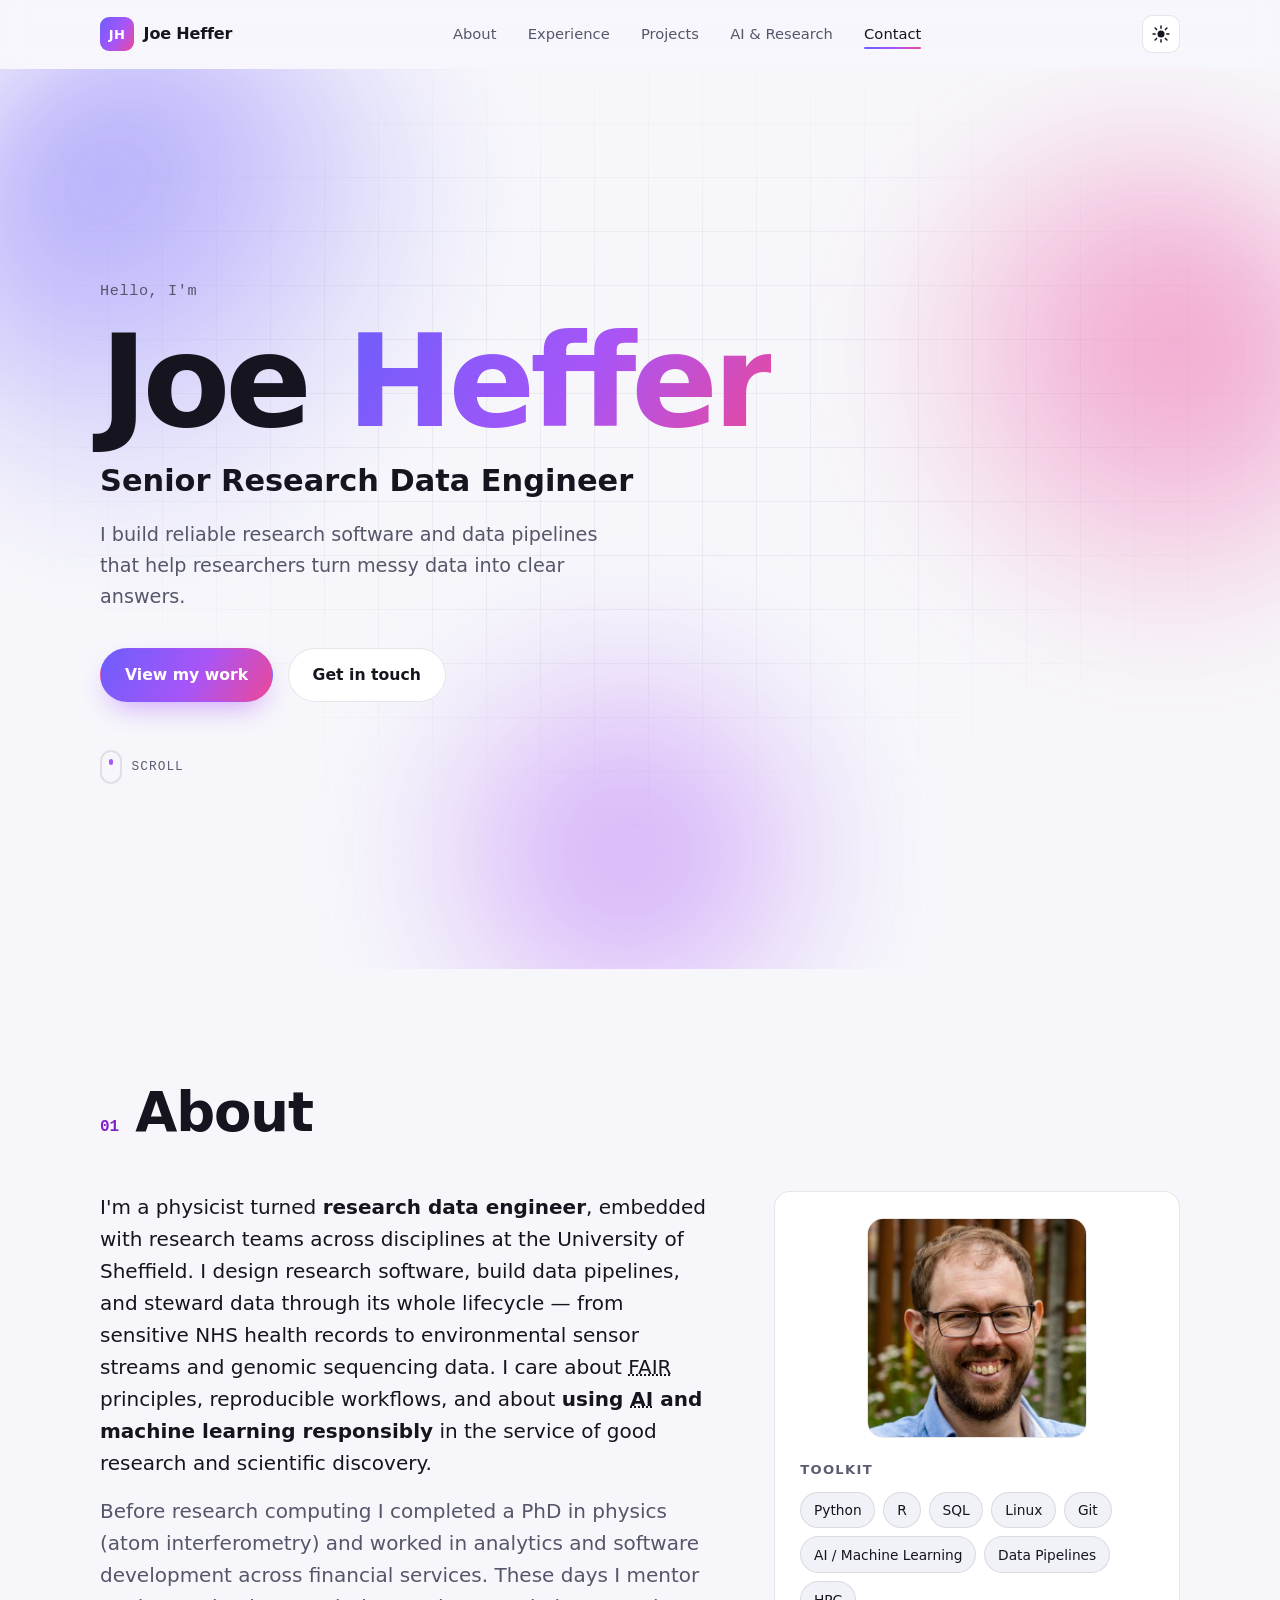
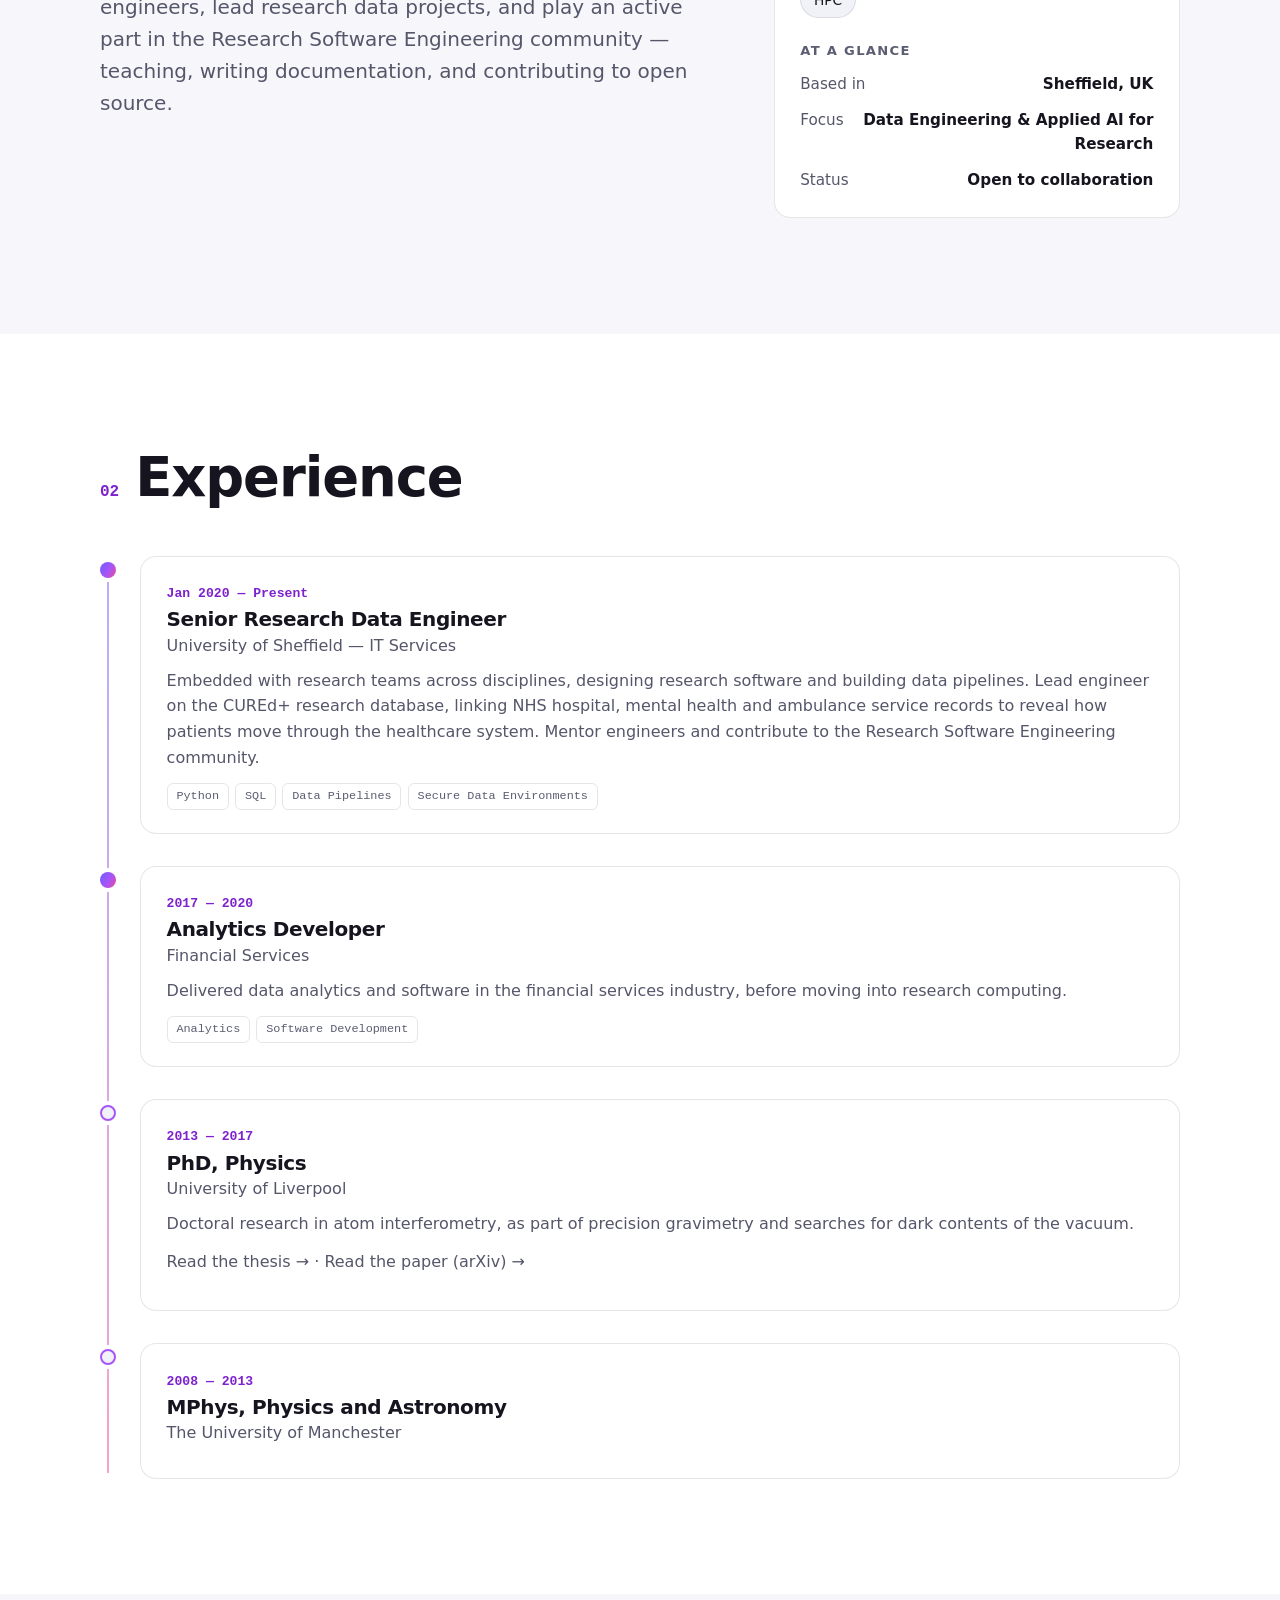
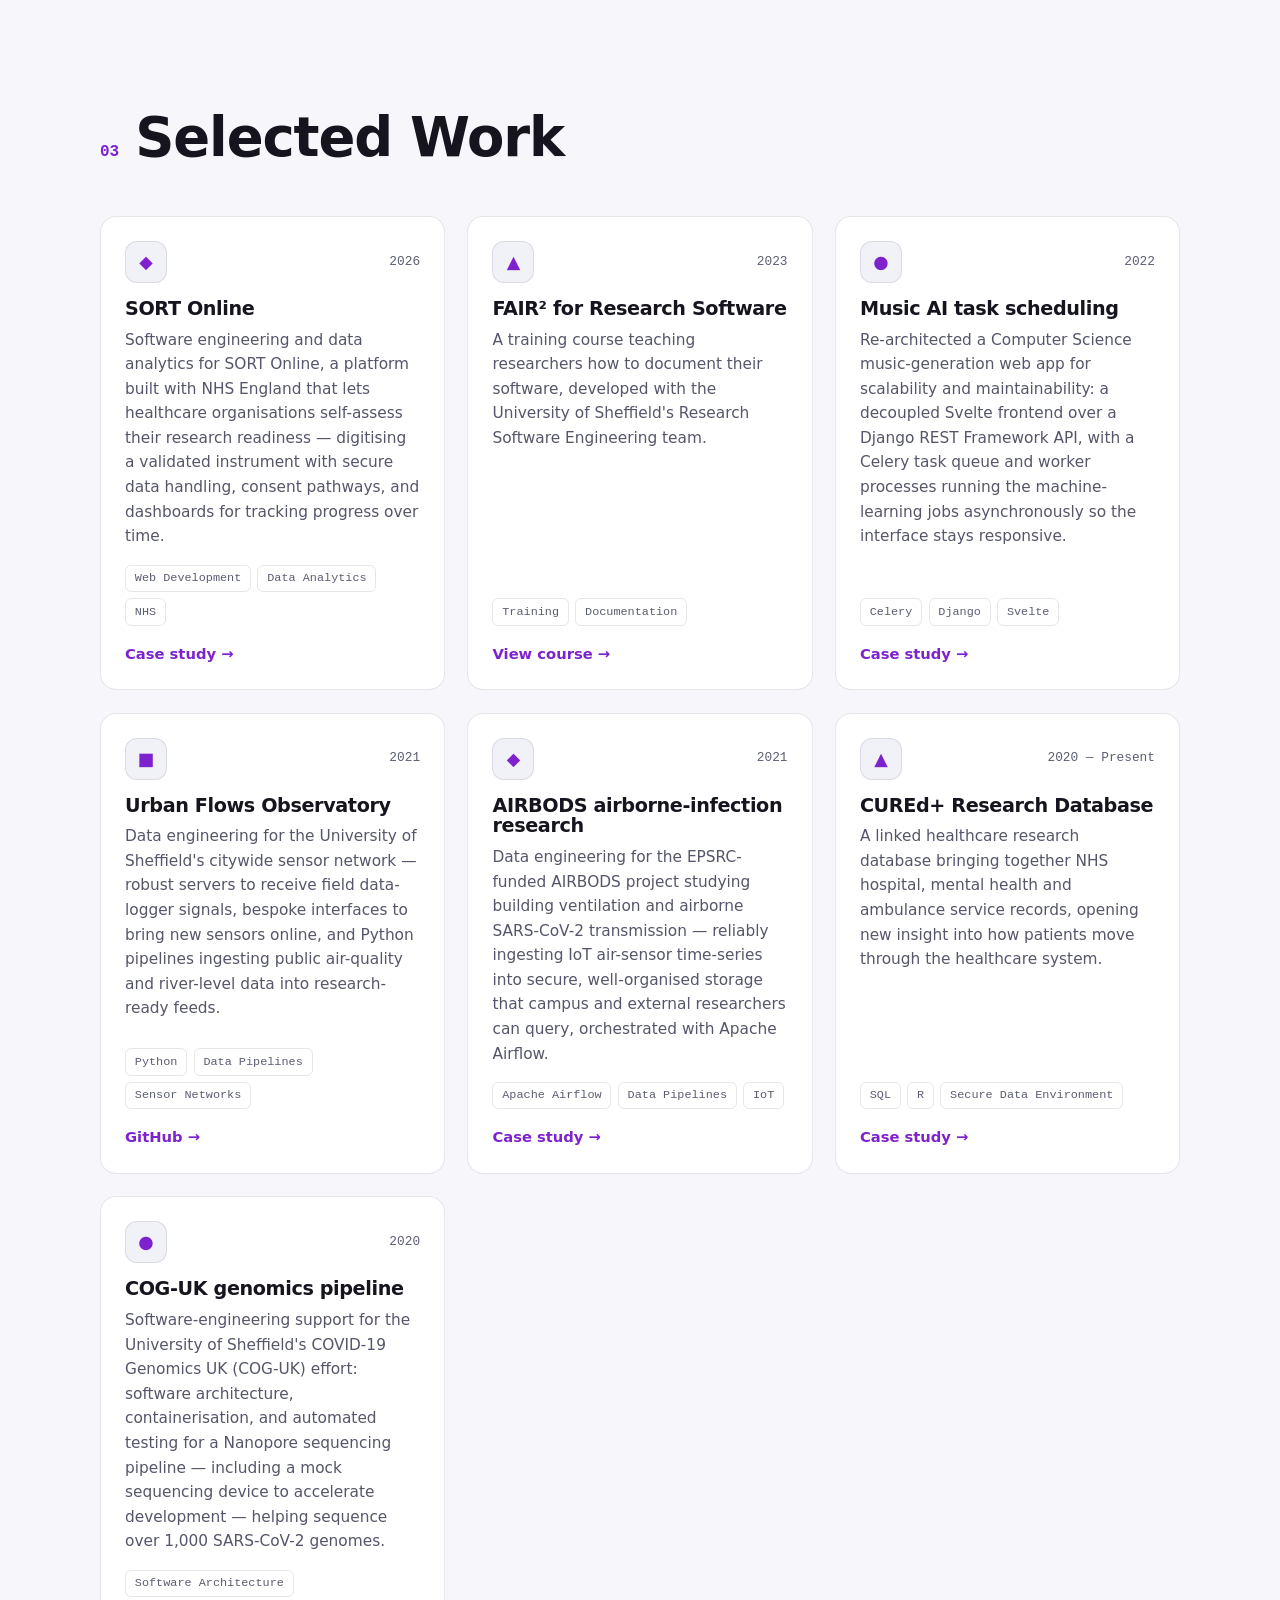
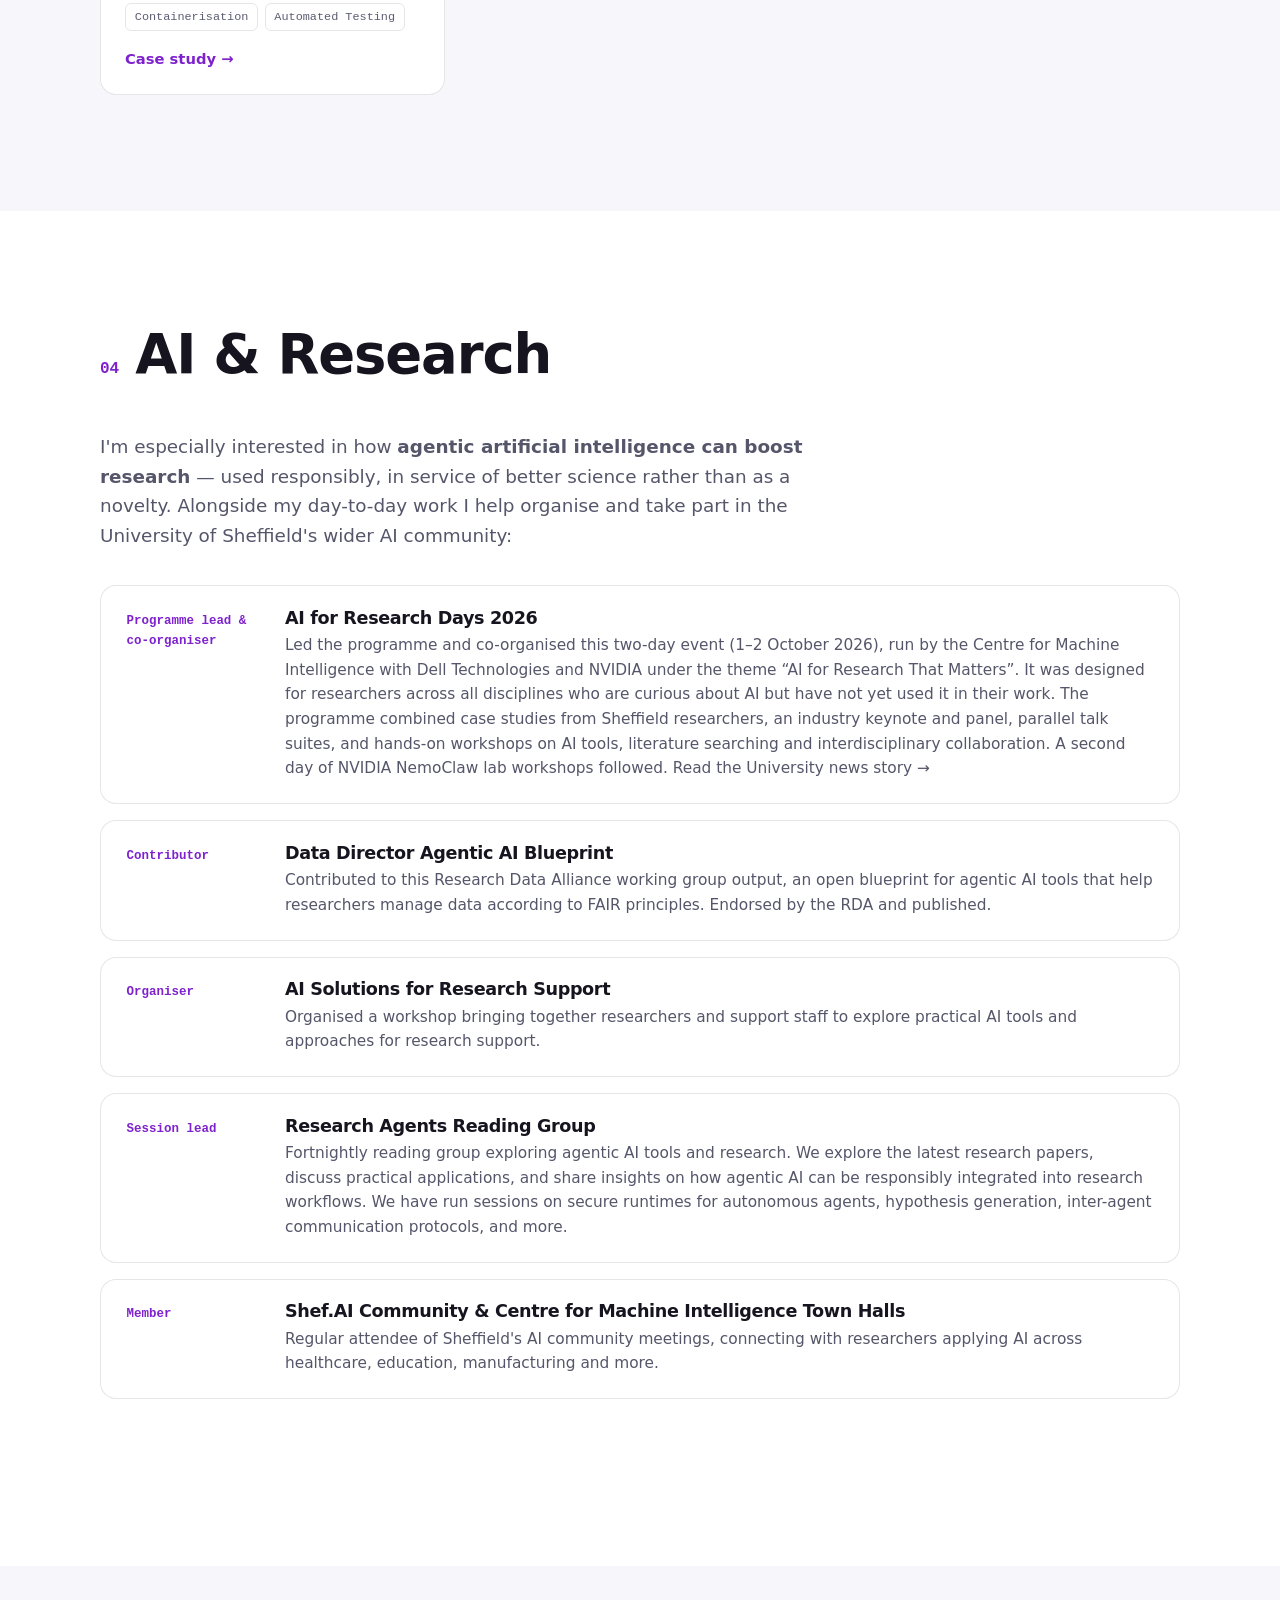
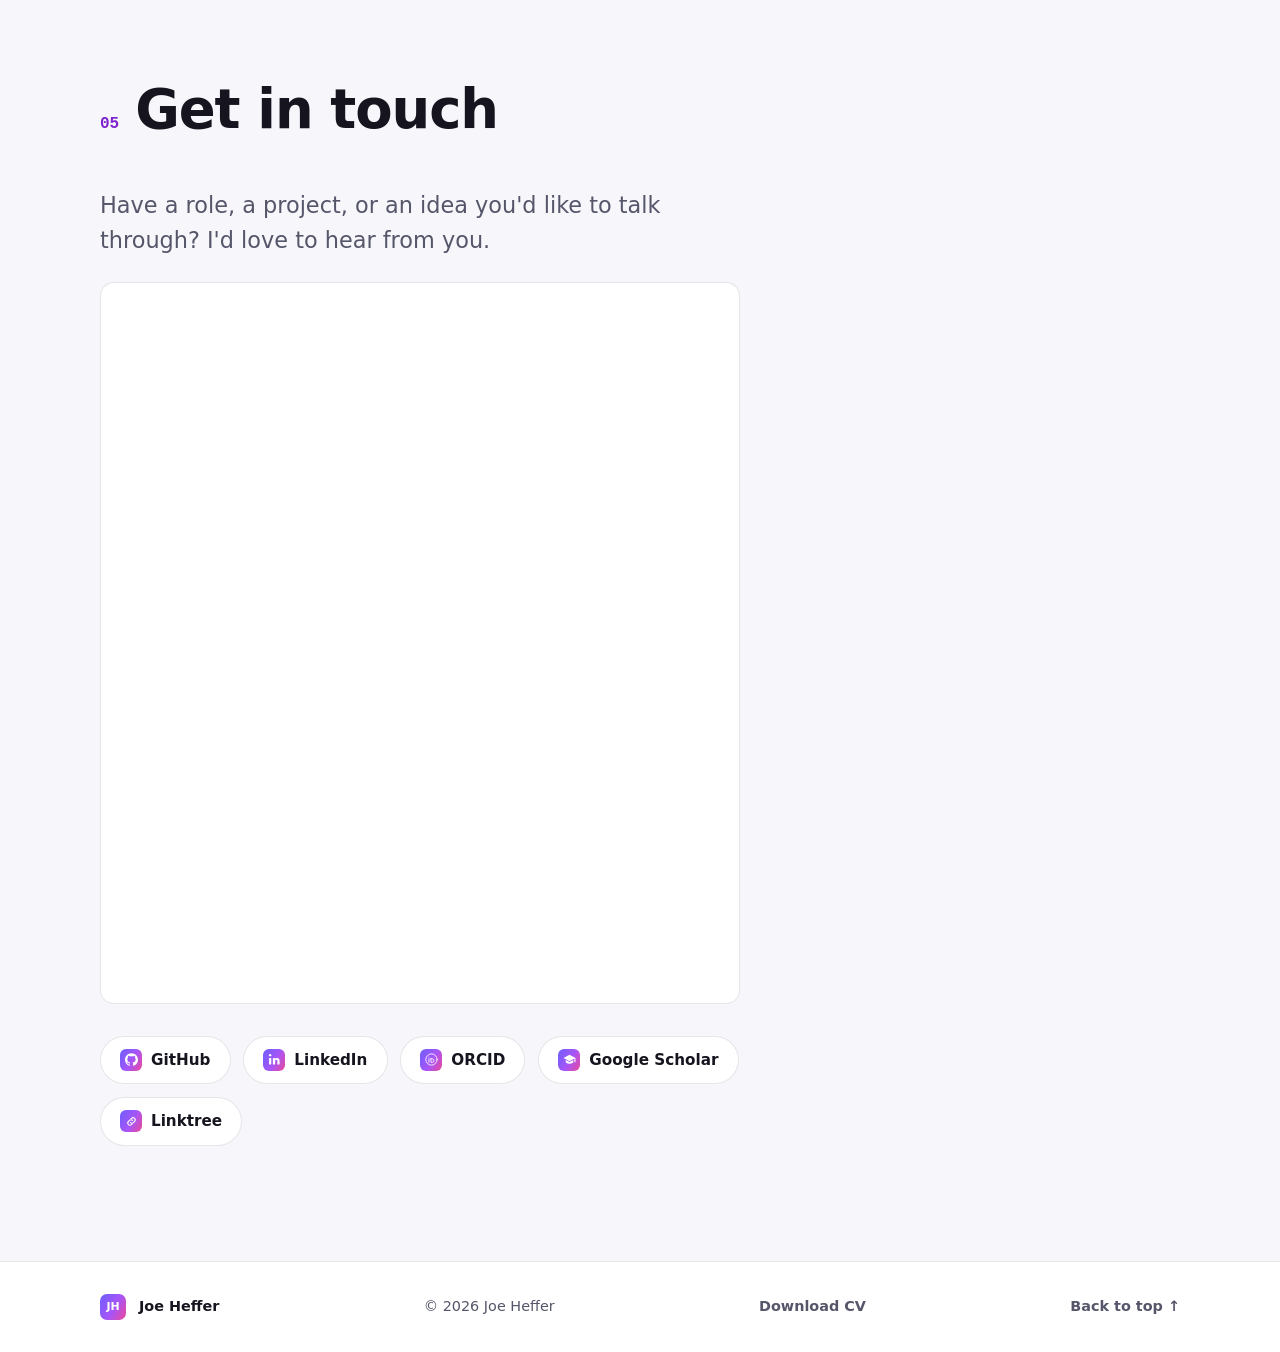
==== index.html @ 70cd95f9 "Add PhD thesis and paper links to education timeline Co-Authored-By: Claude Sonnet 5.5 <noreply@anth" ====
<!doctype html>
<html lang="en">
<head>
  <meta charset="utf-8" />
  <meta name="viewport" content="width=device-width, initial-scale=1" />
  <title>Joe Heffer — Senior Research Data Engineer | Sheffield CV</title>
  <meta name="description" content="Joe Heffer, Senior Research Data Engineer at the University of Sheffield, builds reproducible research software and data pipelines for health, environmental and genomic science." />
  <link rel="canonical" href="https://heffer.info/" />

  <!-- Open Graph / social preview -->
  <meta property="og:type" content="website" />
  <meta property="og:site_name" content="Joe Heffer | heffer.info" />
  <meta property="og:title" content="Joe Heffer — Senior Research Data Engineer" />
  <meta property="og:description" content="Senior Research Data Engineer at the University of Sheffield. Research software, data pipelines, and projects." />
  <meta property="og:url" content="https://heffer.info/" />
  <meta property="og:image" content="https://heffer.info/assets/images/og-image.png" />
  <meta property="og:image:width" content="1200" />
  <meta property="og:image:height" content="630" />
  <meta property="og:image:alt" content="Joe Heffer, Senior Research Data Engineer — View my CV & portfolio" />

  <meta name="twitter:card" content="summary_large_image" />
  <meta name="twitter:title" content="Joe Heffer — Senior Research Data Engineer" />
  <meta name="twitter:description" content="Senior Research Data Engineer at the University of Sheffield. Research software, data pipelines, and projects." />
  <meta name="twitter:image" content="https://heffer.info/assets/images/og-image.png" />
  <meta name="theme-color" content="#0b0b12" />

  <link rel="icon" href="assets/favicon.svg" type="image/svg+xml" />
  <link rel="apple-touch-icon" sizes="180x180" href="assets/apple-touch-icon.png" />
  <link rel="manifest" href="assets/site.webmanifest" />
  <link rel="stylesheet" href="assets/css/styles.css" />

  <!-- Set theme before first paint to avoid a flash of the wrong theme. -->
  <script>
    (function () {
      try {
        var t = localStorage.getItem('theme');
        if (!t) t = window.matchMedia('(prefers-color-scheme: light)').matches ? 'light' : 'dark';
        document.documentElement.setAttribute('data-theme', t);
      } catch (e) {
        document.documentElement.setAttribute('data-theme', 'dark');
      }
    })();
  </script>

  <script type="application/ld+json">
  {
    "@context": "https://schema.org",
    "@type": "Person",
    "@id": "https://heffer.info/#person",
    "name": "Joe Heffer",
    "url": "https://heffer.info/",
    "image": "https://heffer.info/assets/images/joe.jpeg",
    "jobTitle": "Senior Research Data Engineer",
    "description": "Physicist turned research data engineer, embedded with research teams at the University of Sheffield. Designs research software and data pipelines across health, environmental and genomic data, with a focus on FAIR principles, reproducible workflows, and the responsible use of AI/ML in research.",
    "worksFor": {
      "@type": "Organization",
      "name": "University of Sheffield",
      "url": "https://sheffield.ac.uk/"
    },
    "alumniOf": [
      {
        "@type": "CollegeOrUniversity",
        "name": "University of Liverpool"
      },
      {
        "@type": "CollegeOrUniversity",
        "name": "The University of Manchester"
      }
    ],
    "knowsAbout": [
      "Python", "R", "SQL", "Linux", "Git",
      "Artificial Intelligence", "Machine Learning",
      "Data Pipelines", "High Performance Computing",
      "FAIR Data Principles", "Research Software Engineering"
    ],
    "address": {
      "@type": "PostalAddress",
      "addressLocality": "Sheffield",
      "addressCountry": "GB"
    },
    "sameAs": [
      "https://github.com/Joe-Heffer-Shef",
      "https://www.linkedin.com/in/joe-heffer-50323743/",
      "https://orcid.org/0000-0001-8733-1117",
      "https://scholar.google.com/citations?user=4pj7w_0AAAAJ",
      "https://linktr.ee/joeheffer"
    ]
  }
  </script>
</head>
<body>
  <a class="skip-link" href="#main">Skip to content</a>

  <!-- ============================================================
       NAVIGATION
       ============================================================ -->
  <header class="nav" id="nav">
    <div class="nav__inner">
      <a class="nav__brand" href="#top" aria-label="Joe Heffer — home">
        <span class="nav__monogram" aria-hidden="true">JH</span>
        <span class="nav__name">Joe Heffer</span>
      </a>

      <nav class="nav__links" aria-label="Primary">
        <a href="#about">About</a>
        <a href="#experience">Experience</a>
        <a href="#projects">Projects</a>
        <a href="#ai">AI &amp; Research</a>
        <a href="#contact">Contact</a>
      </nav>

      <div class="nav__actions">
        <button class="theme-toggle" id="themeToggle" type="button"
                aria-label="Toggle color theme" title="Toggle theme">
          <svg class="theme-toggle__sun" viewBox="0 0 24 24" aria-hidden="true" width="20" height="20">
            <circle cx="12" cy="12" r="4.2" fill="currentColor"/>
            <g stroke="currentColor" stroke-width="1.8" stroke-linecap="round">
              <line x1="12" y1="2.5" x2="12" y2="5"/>
              <line x1="12" y1="19" x2="12" y2="21.5"/>
              <line x1="2.5" y1="12" x2="5" y2="12"/>
              <line x1="19" y1="12" x2="21.5" y2="12"/>
              <line x1="4.9" y1="4.9" x2="6.7" y2="6.7"/>
              <line x1="17.3" y1="17.3" x2="19.1" y2="19.1"/>
              <line x1="4.9" y1="19.1" x2="6.7" y2="17.3"/>
              <line x1="17.3" y1="6.7" x2="19.1" y2="4.9"/>
            </g>
          </svg>
          <svg class="theme-toggle__moon" viewBox="0 0 24 24" aria-hidden="true" width="20" height="20">
            <path d="M20 14.5A8 8 0 0 1 9.5 4a0.5 0.5 0 0 0-.7-.6A9 9 0 1 0 20.6 15.2a0.5 0.5 0 0 0-.6-.7z" fill="currentColor"/>
          </svg>
        </button>

        <button class="nav__toggle" id="navToggle" type="button"
                aria-label="Toggle menu" aria-expanded="false" aria-controls="nav">
          <span></span><span></span><span></span>
        </button>
      </div>
    </div>
  </header>

  <main id="main">
    <span id="top"></span>

    <!-- ============================================================
         HERO
         ============================================================ -->
    <section class="hero" aria-labelledby="hero-title">
      <div class="hero__bg" aria-hidden="true">
        <span class="hero__orb hero__orb--1"></span>
        <span class="hero__orb hero__orb--2"></span>
        <span class="hero__orb hero__orb--3"></span>
        <span class="hero__grid"></span>
      </div>

      <div class="hero__content container">
        <p class="hero__eyebrow reveal">Hello, I'm</p>
        <h1 class="hero__title reveal" id="hero-title">
          Joe <span class="grad">Heffer</span>
        </h1>
        <p class="hero__role reveal">Senior Research Data Engineer</p>
        <p class="hero__tagline reveal">
          I build reliable research software and data pipelines that help researchers turn messy data into clear answers.
        </p>

        <div class="hero__cta reveal">
          <a class="btn btn--primary" href="#projects">View my work</a>
          <a class="btn btn--ghost" href="#contact">Get in touch</a>
        </div>

        <div class="hero__scroll reveal" aria-hidden="true">
          <span class="hero__scroll-dot"></span>
          <span class="hero__scroll-label">Scroll</span>
        </div>
      </div>
    </section>

    <!-- ============================================================
         ABOUT
         ============================================================ -->
    <section class="section" id="about" aria-labelledby="about-title">
      <div class="container">
        <div class="section__head reveal">
          <span class="section__index">01</span>
          <h2 class="section__title" id="about-title">About</h2>
        </div>

        <div class="about">
          <div class="about__lead reveal">
            <p>
              I'm a physicist turned <strong>research data engineer</strong>, embedded with research teams
              across disciplines at the <a href="https://sheffield.ac.uk/">University of Sheffield</a>.
              I design research software, build data pipelines, and steward data through its whole lifecycle &mdash; from sensitive
              NHS health records to environmental sensor streams and genomic sequencing data.
              I care about <abbr title="Findable, Accessible, Interoperable, Reusable">FAIR</abbr> principles, reproducible workflows, and about <strong>using <abbr title="Artificial Intelligence">AI</abbr> and machine learning
              responsibly</strong> in the service of good research and scientific discovery.
            </p>
            <p>
              Before research computing I completed a PhD in physics (atom
              interferometry) and worked in analytics and software development across
              financial services. These days I mentor engineers, lead research data projects,
              and play an active part in the Research Software Engineering community &mdash;
              teaching, writing documentation, and contributing to open source.
            </p>
          </div>

          <aside class="about__aside reveal" aria-label="Skills and quick facts">
            <img class="about__portrait"
                 src="assets/images/joe.jpeg"
                 width="460" height="460"
                 loading="lazy" decoding="async"
                 alt="Joe Heffer" />

            <h3 class="about__aside-title">Toolkit</h3>
            <ul class="chips">
              <li class="chip">Python</li>
              <li class="chip">R</li>
              <li class="chip">SQL</li>
              <li class="chip">Linux</li>
              <li class="chip">Git</li>
              <li class="chip">AI / Machine Learning</li>
              <li class="chip">Data Pipelines</li>
              <li class="chip">HPC</li>
            </ul>

            <h3 class="about__aside-title">At a glance</h3>
            <ul class="facts">
              <li><span>Based in</span><strong>Sheffield, UK</strong></li>
              <li><span>Focus</span><strong>Data Engineering &amp; Applied AI for Research</strong></li>
              <li><span>Status</span><strong>Open to collaboration</strong></li>
            </ul>
          </aside>
        </div>
      </div>
    </section>

    <!-- ============================================================
         EXPERIENCE (timeline)
         ============================================================ -->
    <section class="section section--alt" id="experience" aria-labelledby="exp-title">
      <div class="container">
        <div class="section__head reveal">
          <span class="section__index">02</span>
          <h2 class="section__title" id="exp-title">Experience</h2>
        </div>

        <ol class="timeline">
          <li class="timeline__item reveal">
            <div class="timeline__marker" aria-hidden="true"></div>
            <div class="timeline__card">
              <div class="timeline__meta">
                <span class="timeline__date">Jan 2020 — Present</span>
              </div>
              <h3 class="timeline__role">Senior Research Data Engineer</h3>
              <p class="timeline__org">University of Sheffield — IT Services</p>
              <p class="timeline__desc">
                Embedded with research teams across disciplines, designing research
                software and building data pipelines. Lead engineer on the CUREd+ research
                database, linking NHS hospital, mental health and ambulance service records to
                reveal how patients move through the healthcare system. Mentor
                engineers and contribute to the Research Software Engineering community.
              </p>
              <ul class="timeline__tags">
                <li>Python</li><li>SQL</li><li>Data Pipelines</li><li>Secure Data Environments</li>
              </ul>
            </div>
          </li>

          <li class="timeline__item reveal">
            <div class="timeline__marker" aria-hidden="true"></div>
            <div class="timeline__card">
              <div class="timeline__meta">
                <span class="timeline__date">2017 — 2020</span>
              </div>
              <h3 class="timeline__role">Analytics Developer</h3>
              <p class="timeline__org">Financial Services</p>
              <p class="timeline__desc">
                Delivered data analytics and software in the financial services industry,
                before moving into research computing.
              </p>
              <ul class="timeline__tags">
                <li>Analytics</li><li>Software Development</li>
              </ul>
            </div>
          </li>

          <li class="timeline__item reveal">
            <div class="timeline__marker timeline__marker--edu" aria-hidden="true"></div>
            <div class="timeline__card">
              <div class="timeline__meta">
                <span class="timeline__date">2013 — 2017</span>
              </div>
              <h3 class="timeline__role">PhD, Physics</h3>
              <p class="timeline__org">University of Liverpool</p>
              <p class="timeline__desc">Doctoral research in atom interferometry, as part of precision gravimetry and searches for dark contents of the vacuum.</p>
              <p class="timeline__desc">
                <a href="https://doi.org/10.17638/03014202" target="_blank" rel="noopener noreferrer">Read the thesis<span aria-hidden="true"> →</span></a>
                ·
                <a href="https://doi.org/10.48550/arXiv.1705.09376" target="_blank" rel="noopener noreferrer">Read the paper (arXiv)<span aria-hidden="true"> →</span></a>
              </p>
            </div>
          </li>

          <li class="timeline__item reveal">
            <div class="timeline__marker timeline__marker--edu" aria-hidden="true"></div>
            <div class="timeline__card">
              <div class="timeline__meta">
                <span class="timeline__date">2008 — 2013</span>
              </div>
              <h3 class="timeline__role">MPhys, Physics and Astronomy</h3>
              <p class="timeline__org">The University of Manchester</p>
            </div>
          </li>
        </ol>
      </div>
    </section>

    <!-- ============================================================
         PROJECTS (card grid)
         ============================================================ -->
    <section class="section" id="projects" aria-labelledby="proj-title">
      <div class="container">
        <div class="section__head reveal">
          <span class="section__index">03</span>
          <h2 class="section__title" id="proj-title">Selected Work</h2>
        </div>

        <div class="cards">
          <article class="card reveal">
            <div class="card__top">
              <span class="card__icon" aria-hidden="true">◆</span>
              <span class="card__year">2026</span>
            </div>
            <h3 class="card__title">SORT Online</h3>
            <p class="card__desc">
              Software engineering and data analytics for SORT Online, a platform built with
              NHS England that lets healthcare organisations self-assess their research
              readiness — digitising a validated instrument with secure data handling, consent
              pathways, and dashboards for tracking progress over time.
            </p>
            <ul class="card__tags">
              <li>Web Development</li><li>Data Analytics</li><li>NHS</li>
            </ul>
            <a class="card__link" href="https://casestudiesrcg.blogspot.com/2026/02/supporting-nhs-research-readiness-with.html" target="_blank" rel="noopener noreferrer" aria-label="Read the SORT Online case study">
              Case study <span aria-hidden="true">→</span>
            </a>
          </article>

          <article class="card reveal">
            <div class="card__top">
              <span class="card__icon" aria-hidden="true">▲</span>
              <span class="card__year">2023</span>
            </div>
            <h3 class="card__title">FAIR² for Research Software</h3>
            <p class="card__desc">
              A training course teaching researchers how to document their software,
              developed with the University of Sheffield's Research Software Engineering team.
            </p>
            <ul class="card__tags">
              <li>Training</li><li>Documentation</li>
            </ul>
            <a class="card__link" href="https://fair2-for-research-software.github.io/Documentation/" target="_blank" rel="noopener noreferrer" aria-label="View the FAIR² for Research Software course">
              View course <span aria-hidden="true">→</span>
            </a>
          </article>

          <article class="card reveal">
            <div class="card__top">
              <span class="card__icon" aria-hidden="true">●</span>
              <span class="card__year">2022</span>
            </div>
            <h3 class="card__title">Music AI task scheduling</h3>
            <p class="card__desc">
              Re-architected a Computer Science music-generation web app for scalability and
              maintainability: a decoupled Svelte frontend over a Django REST Framework API, with
              a Celery task queue and worker processes running the machine-learning jobs
              asynchronously so the interface stays responsive.
            </p>
            <ul class="card__tags">
              <li>Celery</li><li>Django</li><li>Svelte</li>
            </ul>
            <a class="card__link" href="https://casestudiesrcg.blogspot.com/2022/11/asynchronous-task-scheduling-for-music.html" target="_blank" rel="noopener noreferrer" aria-label="Read the Music AI task scheduling case study">
              Case study <span aria-hidden="true">→</span>
            </a>
          </article>

          <article class="card reveal">
            <div class="card__top">
              <span class="card__icon" aria-hidden="true">■</span>
              <span class="card__year">2021</span>
            </div>
            <h3 class="card__title">Urban Flows Observatory</h3>
            <p class="card__desc">
              Data engineering for the University of Sheffield's citywide sensor network —
              robust servers to receive field data-logger signals, bespoke interfaces to
              bring new sensors online, and Python pipelines ingesting public air-quality
              and river-level data into research-ready feeds.
            </p>
            <ul class="card__tags">
              <li>Python</li><li>Data Pipelines</li><li>Sensor Networks</li>
            </ul>
            <a class="card__link" href="https://github.com/urban-flows/data-logger-server" target="_blank" rel="noopener noreferrer" aria-label="View on GitHub">
              GitHub <span aria-hidden="true">→</span>
            </a>
          </article>

          <article class="card reveal">
            <div class="card__top">
              <span class="card__icon" aria-hidden="true">◆</span>
              <span class="card__year">2021</span>
            </div>
            <h3 class="card__title">AIRBODS airborne-infection research</h3>
            <p class="card__desc">
              Data engineering for the EPSRC-funded AIRBODS project studying building ventilation
              and airborne SARS-CoV-2 transmission — reliably ingesting IoT air-sensor time-series
              into secure, well-organised storage that campus and external researchers can query,
              orchestrated with Apache Airflow.
            </p>
            <ul class="card__tags">
              <li>Apache Airflow</li><li>Data Pipelines</li><li>IoT</li>
            </ul>
            <a class="card__link" href="https://casestudiesrcg.blogspot.com/2021/11/supporting-airborne-infection-research.html" target="_blank" rel="noopener noreferrer" aria-label="Read the AIRBODS case study">
              Case study <span aria-hidden="true">→</span>
            </a>
          </article>

          <article class="card reveal">
            <div class="card__top">
              <span class="card__icon" aria-hidden="true">▲</span>
              <span class="card__year">2020 — Present</span>
            </div>
            <h3 class="card__title">CUREd+ Research Database</h3>
            <p class="card__desc">
              A linked healthcare research database bringing together NHS hospital,
              mental health and ambulance service records, opening new insight into how
              patients move through the healthcare system.
            </p>
            <ul class="card__tags">
              <li>SQL</li><li>R</li><li>Secure Data Environment</li>
            </ul>
            <a class="card__link" href="https://n8cir.org.uk/case-studies/research-data-steward/joe-heffer/" target="_blank" rel="noopener noreferrer" aria-label="Read the case study">
              Case study <span aria-hidden="true">→</span>
            </a>
          </article>

          <article class="card reveal">
            <div class="card__top">
              <span class="card__icon" aria-hidden="true">●</span>
              <span class="card__year">2020</span>
            </div>
            <h3 class="card__title">COG-UK genomics pipeline</h3>
            <p class="card__desc">
              Software-engineering support for the University of Sheffield's COVID-19
              Genomics UK (COG-UK) effort: software architecture, containerisation, and
              automated testing for a Nanopore sequencing pipeline — including a mock
              sequencing device to accelerate development — helping sequence over 1,000
              SARS-CoV-2 genomes.
            </p>
            <ul class="card__tags">
              <li>Software Architecture</li><li>Containerisation</li><li>Automated Testing</li>
            </ul>
            <a class="card__link" href="https://casestudiesrcg.blogspot.com/2021/02/coronavirus-pandemic-helping-national.html" target="_blank" rel="noopener noreferrer" aria-label="Read the COG-UK genomics case study">
              Case study <span aria-hidden="true">→</span>
            </a>
          </article>
        </div>
      </div>
    </section>

    <!-- ============================================================
         AI & RESEARCH COMMUNITY
         ============================================================ -->
    <section class="section section--alt" id="ai" aria-labelledby="ai-title">
      <div class="container">
        <div class="section__head reveal">
          <span class="section__index">04</span>
          <h2 class="section__title" id="ai-title">AI &amp; Research</h2>
        </div>

        <p class="ai__intro reveal">
          I'm especially interested in how <strong>agentic artificial intelligence can boost research</strong> &mdash; used responsibly,
          in service of better science rather than as a novelty. Alongside my day-to-day
          work I help organise and take part in the University of Sheffield's wider AI
          community:
        </p>

        <ul class="ai-list">
          <li class="ai-list__item reveal">
            <span class="ai-list__role">Programme lead &amp; co-organiser</span>
            <div class="ai-list__body">
              <h3 class="ai-list__title">
                <a href="https://sites.google.com/sheffield.ac.uk/ai-research-day/" target="_blank" rel="noopener noreferrer">
                  AI for Research Days 2026
                </a>
              </h3>
              <p>
                Led the programme and co-organised this two-day event (1&ndash;2 October 2026), run by the
                Centre for Machine Intelligence with Dell Technologies and NVIDIA under the theme
                &ldquo;AI for Research That Matters&rdquo;. It was designed for researchers across all
                disciplines who are curious about AI but have not yet used it in their work. The programme
                combined case studies from Sheffield researchers, an industry keynote and panel, parallel talk
                suites, and hands-on workshops on AI tools, literature searching and interdisciplinary
                collaboration. A second day of NVIDIA NemoClaw lab workshops followed.
                <a href="https://sheffield.ac.uk/machine-intelligence/news/sheffield-researchers-explore-ai-research-matters" target="_blank" rel="noopener noreferrer">Read the University news story<span aria-hidden="true"> →</span></a>
              </p>
            </div>
          </li>

          <li class="ai-list__item reveal">
            <span class="ai-list__role">Contributor</span>
            <div class="ai-list__body">
              <h3 class="ai-list__title">
                <a href="https://doi.org/10.15497/RDA00157" target="_blank" rel="noopener noreferrer">
                  Data Director Agentic AI Blueprint
                </a>
              </h3>
              <p>
                Contributed to this Research Data Alliance working group output, an open
                blueprint for agentic AI tools that help researchers manage data according
                to FAIR principles. Endorsed by the RDA and published.
              </p>
            </div>
          </li>

          <li class="ai-list__item reveal">
            <span class="ai-list__role">Organiser</span>
            <div class="ai-list__body">
              <h3 class="ai-list__title">
                <a href="https://newsrcg.blogspot.com/2025/10/ai-solutions-for-research-support.html" target="_blank" rel="noopener noreferrer">
                  AI Solutions for Research Support
                </a>
              </h3>
              <p>
                Organised a workshop bringing together researchers and support staff to
                explore practical AI tools and approaches for research support.
              </p>
            </div>
          </li>

          <li class="ai-list__item reveal">
            <span class="ai-list__role">Session lead</span>
            <div class="ai-list__body">
              <h3 class="ai-list__title">
                <a href="https://github.com/EdwinB12/Agents-Reading-Group" target="_blank" rel="noopener noreferrer">
                  Research Agents Reading Group
                </a>
              </h3>
              <p>
                Fortnightly reading group exploring agentic AI tools and research. We explore the latest research papers,
                discuss practical applications, and share insights on how agentic AI can be responsibly integrated into research workflows.
                We have run sessions on secure runtimes for autonomous agents, hypothesis generation, inter-agent communication protocols, and more.
              </p>
            </div>
          </li>

          <li class="ai-list__item reveal">
            <span class="ai-list__role">Member</span>
            <div class="ai-list__body">
              <h3 class="ai-list__title">
                <a href="https://sheffield.ac.uk/machine-intelligence/events" target="_blank" rel="noopener noreferrer">
                  Shef.AI Community &amp; Centre for Machine Intelligence Town Halls
                </a>
              </h3>
              <p>
                Regular attendee of Sheffield's AI community meetings, connecting with
                researchers applying AI across healthcare, education, manufacturing and more.
              </p>
            </div>
          </li>
        </ul>

        <p class="ai__profile reveal">
          <a href="https://shef-ai.github.io/single-profile.html?user=joe-heffer" target="_blank" rel="noopener noreferrer">
            View my Shef.AI community profile <span aria-hidden="true">→</span>
          </a>
        </p>
      </div>
    </section>

    <!-- ============================================================
         CONTACT
         ============================================================ -->
    <section class="section" id="contact" aria-labelledby="contact-title">
      <div class="container">
        <div class="section__head reveal">
          <span class="section__index">05</span>
          <h2 class="section__title" id="contact-title">Get in touch</h2>
        </div>

        <div class="contact reveal">
          <p class="contact__lead">
            Have a role, a project, or an idea you'd like to talk through?
            I'd love to hear from you.
          </p>

          <div class="contact__form">
            <iframe
              src="https://docs.google.com/forms/d/e/1FAIpQLSfeV8oL4LqM-h-E5A3QnIrckP7bcM_HCn5IJ2QtkZK4o6SVzg/viewform?embedded=true"
              title="Contact form"
              height="720"
              loading="lazy">
              Loading…
            </iframe>
          </div>

          <ul class="contact__links">
            <li>
              <a href="https://github.com/Joe-Heffer-Shef" target="_blank" rel="noopener noreferrer">
                <span class="contact__ico" aria-hidden="true">
                  <svg viewBox="0 0 24 24" fill="currentColor"><path d="M12 .297c-6.63 0-12 5.373-12 12 0 5.303 3.438 9.8 8.205 11.385.6.113.82-.258.82-.577 0-.285-.01-1.04-.015-2.04-3.338.724-4.042-1.61-4.042-1.61C4.422 18.07 3.633 17.7 3.633 17.7c-1.087-.744.084-.729.084-.729 1.205.084 1.838 1.236 1.838 1.236 1.07 1.835 2.809 1.305 3.495.998.108-.776.417-1.305.76-1.605-2.665-.3-5.466-1.332-5.466-5.93 0-1.31.465-2.38 1.235-3.22-.135-.303-.54-1.523.105-3.176 0 0 1.005-.322 3.3 1.23.96-.267 1.98-.399 3-.405 1.02.006 2.04.138 3 .405 2.28-1.552 3.285-1.23 3.285-1.23.645 1.653.24 2.873.12 3.176.765.84 1.23 1.91 1.23 3.22 0 4.61-2.805 5.625-5.475 5.92.42.36.81 1.096.81 2.22 0 1.606-.015 2.896-.015 3.286 0 .315.21.69.825.57C20.565 22.092 24 17.592 24 12.297c0-6.627-5.373-12-12-12"/></svg>
                </span> GitHub
              </a>
            </li>
            <li>
              <a href="https://www.linkedin.com/in/joe-heffer-50323743/" target="_blank" rel="noopener noreferrer">
                <span class="contact__ico" aria-hidden="true">
                  <svg viewBox="0 0 24 24" fill="currentColor">
                    <rect x="2" y="9" width="4" height="12" rx=".5"/>
                    <circle cx="4" cy="4" r="2.2"/>
                    <path d="M9 9h3.8v1.9h.05c.53-.95 1.83-1.9 3.77-1.9 4.03 0 4.78 2.5 4.78 5.76V21h-4v-5.6c0-1.34-.03-3.06-1.95-3.06-1.95 0-2.25 1.44-2.25 2.96V21H9z"/>
                  </svg>
                </span> LinkedIn
              </a>
            </li>
            <li>
              <a href="https://orcid.org/0000-0001-8733-1117" target="_blank" rel="noopener noreferrer">
                <span class="contact__ico" aria-hidden="true">
                  <svg viewBox="0 0 24 24" fill="none" stroke="currentColor" stroke-width="1.6" stroke-linecap="round">
                    <circle cx="12" cy="12" r="10.4"/>
                    <circle cx="7.3" cy="7.3" r=".9" fill="currentColor" stroke="none"/>
                    <line x1="7.3" y1="10.6" x2="7.3" y2="17.3"/>
                    <path d="M11 10.6v6.7h2.2a3.35 3.35 0 0 0 0-6.7H11z"/>
                  </svg>
                </span> ORCID
              </a>
            </li>
            <li>
              <a href="https://scholar.google.com/citations?user=4pj7w_0AAAAJ" target="_blank" rel="noopener noreferrer">
                <span class="contact__ico" aria-hidden="true">
                  <svg viewBox="0 0 24 24" fill="currentColor">
                    <path d="M12 3 1 9l11 6 9-4.9V17h2V9L12 3Z"/>
                    <path d="M5 12.7V17c0 .4.3.8.7 1C7.7 19.1 9.8 20 12 20s4.3-.9 6.3-2c.4-.2.7-.6.7-1v-4.3l-7 3.8-7-3.8Z"/>
                  </svg>
                </span> Google Scholar
              </a>
            </li>
            <li>
              <a href="https://linktr.ee/joeheffer" target="_blank" rel="noopener noreferrer">
                <span class="contact__ico" aria-hidden="true">
                  <svg viewBox="0 0 24 24" fill="none" stroke="currentColor" stroke-width="2" stroke-linecap="round" stroke-linejoin="round">
                    <path d="M10 14a4 4 0 0 0 5.66 0l2-2a4 4 0 0 0-5.66-5.66l-1 1"/>
                    <path d="M14 10a4 4 0 0 0-5.66 0l-2 2a4 4 0 0 0 5.66 5.66l1-1"/>
                  </svg>
                </span> Linktree
              </a>
            </li>
          </ul>
        </div>
      </div>
    </section>
  </main>

  <footer class="footer">
    <div class="container footer__inner">
      <span class="footer__brand"><span aria-hidden="true">JH</span> Joe Heffer</span>
      <span class="footer__note">© <span id="year">2026</span> Joe Heffer</span>
      <a class="footer__top" href="assets/cv.pdf" download>Download CV</a>
      <a class="footer__top" href="#top">Back to top ↑</a>
    </div>
  </footer>

  <script src="assets/js/main.js" defer></script>
</body>
</html>
---- assets/css/styles.css ----
/* ============================================================
   Joe Heffer — personal CV site
   Bold & modern, dependency-free. Design tokens live in :root.
   ============================================================ */

/* ---------- Design tokens ---------- */
:root {
  --font-sans: system-ui, -apple-system, "Segoe UI", Roboto, Helvetica, Arial, sans-serif;
  --font-mono: ui-monospace, "SF Mono", Menlo, Consolas, "Liberation Mono", monospace;

  /* Brand gradient stops */
  --brand-1: #6d5efc;   /* indigo  */
  --brand-2: #a855f7;   /* violet  */
  --brand-3: #ec4899;   /* pink    */
  --brand-2-text: var(--brand-2); /* brand-2 as foreground text; darkened in light theme for contrast */
  --grad: linear-gradient(120deg, var(--brand-1), var(--brand-2) 55%, var(--brand-3));

  --radius: 16px;
  --radius-sm: 10px;
  --maxw: 1080px;

  --ease: cubic-bezier(.22, 1, .36, 1);
  --shadow: 0 20px 50px -20px rgba(20, 12, 60, .45);

  --space: clamp(4rem, 9vw, 8rem);
}

/* Dark theme (default) */
:root[data-theme="dark"] {
  --bg: #0b0b12;
  --bg-alt: #101020;
  --surface: rgba(255, 255, 255, .04);
  --surface-2: rgba(255, 255, 255, .06);
  --border: rgba(255, 255, 255, .10);
  --text: #eef0f6;
  --muted: #a4a7b8;
  --muted-2: #7b7e90;
  --nav-bg: rgba(11, 11, 18, .72);
  --ring: rgba(168, 85, 247, .55);
  color-scheme: dark;
}

/* Light theme */
:root[data-theme="light"] {
  --bg: #f7f7fb;
  --bg-alt: #ffffff;
  --surface: #ffffff;
  --surface-2: #f1f1f8;
  --border: rgba(18, 16, 40, .10);
  --text: #16151f;
  --muted: #55566a;
  --muted-2: #5b5d72;
  --brand-2-text: #7e22ce;
  --nav-bg: rgba(247, 247, 251, .78);
  --ring: rgba(109, 94, 252, .45);
  --shadow: 0 20px 50px -24px rgba(60, 40, 120, .28);
  color-scheme: light;
}

/* ---------- Base ---------- */
* { box-sizing: border-box; }

html { scroll-behavior: smooth; }
@media (prefers-reduced-motion: reduce) {
  html { scroll-behavior: auto; }
}

body {
  margin: 0;
  font-family: var(--font-sans);
  background: var(--bg);
  color: var(--text);
  line-height: 1.6;
  -webkit-font-smoothing: antialiased;
  text-rendering: optimizeLegibility;
  overflow-x: hidden;
}

h1, h2, h3 { line-height: 1.08; margin: 0; letter-spacing: -.02em; }
p { margin: 0 0 1rem; }
a { color: inherit; text-decoration: none; }
img { max-width: 100%; display: block; }

.container { width: min(100% - 2.5rem, var(--maxw)); margin-inline: auto; }

.grad {
  background: var(--grad);
  -webkit-background-clip: text;
  background-clip: text;
  color: transparent;
}

:focus-visible {
  outline: 2px solid var(--ring);
  outline-offset: 3px;
  border-radius: 4px;
}

.skip-link {
  position: absolute;
  left: -999px;
  top: .5rem;
  z-index: 200;
  background: var(--brand-1);
  color: #fff;
  padding: .6rem 1rem;
  border-radius: 8px;
}
.skip-link:focus { left: .75rem; }

/* ---------- Navigation ---------- */
.nav {
  position: sticky;
  top: 0;
  z-index: 100;
  background: var(--nav-bg);
  backdrop-filter: saturate(180%) blur(14px);
  -webkit-backdrop-filter: saturate(180%) blur(14px);
  border-bottom: 1px solid transparent;
  transition: border-color .3s var(--ease);
}
.nav.is-scrolled { border-bottom-color: var(--border); }

.nav__inner {
  width: min(100% - 2.5rem, var(--maxw));
  margin-inline: auto;
  display: flex;
  align-items: center;
  justify-content: space-between;
  gap: 1rem;
  height: 68px;
}

.nav__brand { display: flex; align-items: center; gap: .6rem; font-weight: 700; }
.nav__monogram {
  display: grid;
  place-items: center;
  width: 34px; height: 34px;
  border-radius: 9px;
  background: var(--grad);
  color: #fff;
  font-size: .82rem;
  font-weight: 800;
  letter-spacing: .02em;
  box-shadow: var(--shadow);
}
.nav__name { font-size: 1rem; letter-spacing: -.01em; }

.nav__links { display: flex; gap: .35rem; }
.nav__links a {
  position: relative;
  padding: .5rem .8rem;
  font-size: .92rem;
  color: var(--muted);
  border-radius: 8px;
  transition: color .2s var(--ease), background .2s var(--ease);
}
.nav__links a:hover { color: var(--text); background: var(--surface); }
.nav__links a.is-active { color: var(--text); }
.nav__links a.is-active::after {
  content: "";
  position: absolute;
  left: .8rem; right: .8rem; bottom: .28rem;
  height: 2px;
  border-radius: 2px;
  background: var(--grad);
}

.nav__actions { display: flex; align-items: center; gap: .5rem; }

.theme-toggle {
  display: grid;
  place-items: center;
  width: 38px; height: 38px;
  border: 1px solid var(--border);
  border-radius: 10px;
  background: var(--surface);
  color: var(--text);
  cursor: pointer;
  transition: background .2s var(--ease), transform .2s var(--ease), border-color .2s var(--ease);
}
.theme-toggle:hover { background: var(--surface-2); transform: translateY(-1px); }
.theme-toggle__sun { display: none; }
.theme-toggle__moon { display: block; }
:root[data-theme="light"] .theme-toggle__sun { display: block; }
:root[data-theme="light"] .theme-toggle__moon { display: none; }

.nav__toggle {
  display: none;
  flex-direction: column;
  justify-content: center;
  gap: 5px;
  width: 40px; height: 38px;
  border: 1px solid var(--border);
  border-radius: 10px;
  background: var(--surface);
  cursor: pointer;
  padding: 0 9px;
}
.nav__toggle span {
  height: 2px;
  border-radius: 2px;
  background: var(--text);
  transition: transform .3s var(--ease), opacity .2s var(--ease);
}
.nav.is-open .nav__toggle span:nth-child(1) { transform: translateY(7px) rotate(45deg); }
.nav.is-open .nav__toggle span:nth-child(2) { opacity: 0; }
.nav.is-open .nav__toggle span:nth-child(3) { transform: translateY(-7px) rotate(-45deg); }

/* ---------- Hero ---------- */
.hero {
  position: relative;
  min-height: min(100svh, 900px);
  display: flex;
  align-items: center;
  padding: 6rem 0 4rem;
  overflow: hidden;
  isolation: isolate;
}

.hero__bg { position: absolute; inset: 0; z-index: -1; }
.hero__orb {
  position: absolute;
  border-radius: 50%;
  filter: blur(70px);
  opacity: .55;
  will-change: transform;
}
.hero__orb--1 {
  width: 44vw; height: 44vw; max-width: 560px; max-height: 560px;
  top: -8%; left: -6%;
  background: radial-gradient(circle at 30% 30%, var(--brand-1), transparent 70%);
  animation: float1 18s var(--ease) infinite alternate;
}
.hero__orb--2 {
  width: 40vw; height: 40vw; max-width: 520px; max-height: 520px;
  top: 8%; right: -8%;
  background: radial-gradient(circle at 60% 40%, var(--brand-3), transparent 70%);
  animation: float2 22s var(--ease) infinite alternate;
}
.hero__orb--3 {
  width: 38vw; height: 38vw; max-width: 500px; max-height: 500px;
  bottom: -14%; left: 30%;
  background: radial-gradient(circle at 50% 50%, var(--brand-2), transparent 70%);
  animation: float3 20s var(--ease) infinite alternate;
}
.hero__grid {
  position: absolute; inset: 0;
  background-image:
    linear-gradient(var(--border) 1px, transparent 1px),
    linear-gradient(90deg, var(--border) 1px, transparent 1px);
  background-size: 54px 54px;
  mask-image: radial-gradient(ellipse 70% 60% at 50% 40%, #000 30%, transparent 78%);
  -webkit-mask-image: radial-gradient(ellipse 70% 60% at 50% 40%, #000 30%, transparent 78%);
  opacity: .5;
}

@keyframes float1 { to { transform: translate(60px, 40px) scale(1.1); } }
@keyframes float2 { to { transform: translate(-50px, 50px) scale(1.08); } }
@keyframes float3 { to { transform: translate(-40px, -50px) scale(1.12); } }

.hero__eyebrow {
  font-family: var(--font-mono);
  font-size: .95rem;
  letter-spacing: .04em;
  color: var(--muted);
  margin-bottom: .6rem;
}
.hero__title {
  font-size: clamp(3rem, 12vw, 8rem);
  font-weight: 800;
  letter-spacing: -.04em;
  margin-bottom: .4rem;
}
.hero__role {
  font-size: clamp(1.15rem, 3.2vw, 1.9rem);
  font-weight: 600;
  color: var(--text);
  margin-bottom: .9rem;
}
.hero__tagline {
  max-width: 44ch;
  font-size: clamp(1rem, 2vw, 1.2rem);
  color: var(--muted);
  margin-bottom: 2.2rem;
}

.hero__cta { display: flex; flex-wrap: wrap; gap: .9rem; }

.btn {
  display: inline-flex;
  align-items: center;
  gap: .5rem;
  padding: .85rem 1.5rem;
  border-radius: 999px;
  font-weight: 600;
  font-size: .98rem;
  cursor: pointer;
  border: 1px solid transparent;
  transition: transform .2s var(--ease), box-shadow .2s var(--ease), background .2s var(--ease), border-color .2s var(--ease);
}
.btn--primary {
  background: var(--grad);
  color: #fff;
  box-shadow: 0 12px 30px -10px rgba(168, 85, 247, .6);
}
.btn--primary:hover { transform: translateY(-2px); box-shadow: 0 18px 38px -10px rgba(168, 85, 247, .7); }
.btn--ghost {
  background: var(--surface);
  color: var(--text);
  border-color: var(--border);
}
.btn--ghost:hover { transform: translateY(-2px); background: var(--surface-2); }

.hero__scroll {
  display: inline-flex;
  align-items: center;
  gap: .6rem;
  margin-top: 3rem;
  color: var(--muted-2);
  font-family: var(--font-mono);
  font-size: .8rem;
  letter-spacing: .08em;
  text-transform: uppercase;
}
.hero__scroll-dot {
  width: 22px; height: 34px;
  border: 2px solid var(--border);
  border-radius: 12px;
  position: relative;
}
.hero__scroll-dot::after {
  content: "";
  position: absolute;
  left: 50%; top: 7px;
  width: 4px; height: 6px;
  border-radius: 2px;
  background: var(--brand-2);
  transform: translateX(-50%);
  animation: scrollDot 1.8s var(--ease) infinite;
}
@keyframes scrollDot {
  0% { opacity: 0; transform: translate(-50%, 0); }
  40% { opacity: 1; }
  80% { opacity: 0; transform: translate(-50%, 12px); }
  100% { opacity: 0; }
}

/* ---------- Sections ---------- */
.section { padding: var(--space) 0; }
.section--alt { background: var(--bg-alt); }

.section__head {
  display: flex;
  align-items: baseline;
  gap: 1rem;
  margin-bottom: 3rem;
}
.section__index {
  font-family: var(--font-mono);
  font-size: 1rem;
  color: var(--brand-2-text);
  font-weight: 700;
}
.section__title {
  font-size: clamp(2rem, 6vw, 3.4rem);
  font-weight: 800;
}

/* ---------- About ---------- */
.about {
  display: grid;
  grid-template-columns: 1.5fr 1fr;
  gap: clamp(2rem, 5vw, 4rem);
  align-items: start;
}
.about__lead p { font-size: clamp(1.05rem, 2vw, 1.25rem); color: var(--muted); }
.about__lead p:first-child { color: var(--text); }

.about__aside {
  background: var(--surface);
  border: 1px solid var(--border);
  border-radius: var(--radius);
  padding: 1.6rem;
}
.about__portrait {
  display: block;
  width: 100%;
  height: auto;
  max-width: 220px;
  aspect-ratio: 1 / 1;
  object-fit: cover;
  border-radius: var(--radius);
  border: 1px solid var(--border);
  margin: 0 auto 1.6rem;
}

.about__aside-title {
  font-size: .82rem;
  text-transform: uppercase;
  letter-spacing: .1em;
  color: var(--muted-2);
  font-weight: 700;
  margin: 0 0 .9rem;
}
.about__aside-title:not(:first-child) { margin-top: 1.6rem; }

.chips { list-style: none; margin: 0; padding: 0; display: flex; flex-wrap: wrap; gap: .5rem; }
.chip {
  font-size: .86rem;
  padding: .4rem .8rem;
  border-radius: 999px;
  background: var(--surface-2);
  border: 1px solid var(--border);
  color: var(--text);
}

.facts { list-style: none; margin: 0; padding: 0; display: grid; gap: .7rem; }
.facts li { display: flex; justify-content: space-between; gap: 1rem; font-size: .95rem; }
.facts span { color: var(--muted); }
.facts strong { font-weight: 600; text-align: right; }

/* ---------- Timeline ---------- */
.timeline {
  list-style: none;
  margin: 0;
  padding: 0;
  position: relative;
}
.timeline::before {
  content: "";
  position: absolute;
  left: 7px; top: 6px; bottom: 6px;
  width: 2px;
  background: linear-gradient(var(--brand-1), var(--brand-3));
  opacity: .5;
}
.timeline__item {
  position: relative;
  padding-left: 2.5rem;
  padding-bottom: 2rem;
}
.timeline__item:last-child { padding-bottom: 0; }
.timeline__marker {
  position: absolute;
  left: 0; top: 6px;
  width: 16px; height: 16px;
  border-radius: 50%;
  background: var(--grad);
  box-shadow: 0 0 0 4px var(--bg);
}
.timeline__marker--edu { background: var(--surface-2); border: 2px solid var(--brand-2); }
.section--alt .timeline__marker { box-shadow: 0 0 0 4px var(--bg-alt); }

.timeline__card {
  background: var(--surface);
  border: 1px solid var(--border);
  border-radius: var(--radius);
  padding: 1.4rem 1.6rem;
  transition: transform .25s var(--ease), border-color .25s var(--ease), box-shadow .25s var(--ease);
}
.timeline__card:hover {
  transform: translateY(-3px);
  border-color: var(--ring);
  box-shadow: var(--shadow);
}
.timeline__date {
  font-family: var(--font-mono);
  font-size: .82rem;
  color: var(--brand-2-text);
  font-weight: 600;
}
.timeline__role { font-size: 1.25rem; font-weight: 700; margin: .3rem 0 .1rem; }
.timeline__org { color: var(--muted); font-weight: 500; margin: 0 0 .6rem; }
.timeline__desc { color: var(--muted); margin: 0 0 .8rem; }
.timeline__tags { list-style: none; margin: 0; padding: 0; display: flex; flex-wrap: wrap; gap: .4rem; }
.timeline__tags li {
  font-family: var(--font-mono);
  font-size: .74rem;
  color: var(--muted-2);
  padding: .2rem .55rem;
  border: 1px solid var(--border);
  border-radius: 6px;
}

/* ---------- Project cards ---------- */
.cards {
  display: grid;
  grid-template-columns: repeat(auto-fill, minmax(260px, 1fr));
  gap: 1.4rem;
}
.card {
  position: relative;
  display: flex;
  flex-direction: column;
  background: var(--surface);
  border: 1px solid var(--border);
  border-radius: var(--radius);
  padding: 1.5rem;
  overflow: hidden;
  transition: transform .25s var(--ease), border-color .25s var(--ease), box-shadow .25s var(--ease);
}
.card::before {
  content: "";
  position: absolute;
  inset: 0 0 auto 0;
  height: 3px;
  background: var(--grad);
  transform: scaleX(0);
  transform-origin: left;
  transition: transform .3s var(--ease);
}
.card:hover { transform: translateY(-5px); border-color: var(--ring); box-shadow: var(--shadow); }
.card:hover::before { transform: scaleX(1); }

.card__top { display: flex; align-items: center; justify-content: space-between; margin-bottom: 1rem; }
.card__icon {
  display: grid; place-items: center;
  width: 42px; height: 42px;
  border-radius: 12px;
  background: var(--surface-2);
  border: 1px solid var(--border);
  color: var(--brand-2-text);
  font-size: 1.1rem;
}
.card__year { font-family: var(--font-mono); font-size: .8rem; color: var(--muted-2); }
.card__title { font-size: 1.2rem; font-weight: 700; margin-bottom: .5rem; }
.card__desc { color: var(--muted); font-size: .96rem; flex: 1; margin-bottom: 1rem; }
.card__tags { list-style: none; margin: 0 0 1rem; padding: 0; display: flex; flex-wrap: wrap; gap: .4rem; }
.card__tags li {
  font-family: var(--font-mono);
  font-size: .74rem;
  color: var(--muted-2);
  padding: .2rem .55rem;
  border: 1px solid var(--border);
  border-radius: 6px;
}
.card__link {
  align-self: flex-start;
  font-weight: 600;
  font-size: .92rem;
  color: var(--brand-2-text);
}
.card__link span { transition: transform .2s var(--ease); display: inline-block; }
.card__link:hover span { transform: translateX(4px); }

/* ---------- AI & research community ---------- */
.ai__intro {
  max-width: 720px;
  font-size: clamp(1.05rem, 2vw, 1.15rem);
  color: var(--muted);
  margin: 0 0 2.2rem;
}
.ai-list { list-style: none; margin: 0; padding: 0; display: grid; gap: 1rem; }
.ai-list__item {
  display: flex;
  align-items: flex-start;
  gap: 1.4rem;
  background: var(--surface);
  border: 1px solid var(--border);
  border-radius: var(--radius);
  padding: 1.4rem 1.6rem;
  transition: transform .25s var(--ease), border-color .25s var(--ease), box-shadow .25s var(--ease);
}
.ai-list__item:hover { transform: translateY(-3px); border-color: var(--ring); box-shadow: var(--shadow); }
.ai-list__role {
  flex: 0 0 auto;
  width: 8.5rem;
  font-family: var(--font-mono);
  font-size: .78rem;
  font-weight: 600;
  color: var(--brand-2-text);
  padding-top: .2rem;
}
.ai-list__title { font-size: 1.1rem; font-weight: 700; margin: 0 0 .35rem; }
.ai-list__body p { color: var(--muted); margin: 0; font-size: .96rem; }
.ai__profile { margin: 1.6rem 0 0; }
.ai__profile a { font-weight: 600; color: var(--brand-2-text); }
.ai__profile a span { transition: transform .2s var(--ease); display: inline-block; }
.ai__profile a:hover span { transform: translateX(4px); }

/* ---------- Contact ---------- */
.contact { max-width: 640px; }
.contact__lead { font-size: clamp(1.1rem, 2.4vw, 1.4rem); color: var(--muted); margin-bottom: 1.4rem; }
.contact__email {
  display: inline-block;
  font-size: clamp(1.5rem, 5vw, 2.6rem);
  font-weight: 800;
  letter-spacing: -.03em;
  background: var(--grad);
  -webkit-background-clip: text;
  background-clip: text;
  color: transparent;
  margin-bottom: 2rem;
}
.contact__email:hover { opacity: .85; }

.contact__form {
  margin-bottom: 2rem;
  border: 1px solid var(--border);
  border-radius: 14px;
  overflow: hidden;
  background: var(--surface);
}
.contact__form iframe { display: block; width: 100%; border: 0; }

.contact__links { list-style: none; margin: 0; padding: 0; display: flex; flex-wrap: wrap; gap: .8rem; }
.contact__links a {
  display: inline-flex;
  align-items: center;
  gap: .55rem;
  padding: .7rem 1.2rem;
  border: 1px solid var(--border);
  border-radius: 999px;
  background: var(--surface);
  font-weight: 600;
  font-size: .95rem;
  transition: transform .2s var(--ease), background .2s var(--ease), border-color .2s var(--ease);
}
.contact__links a:hover { transform: translateY(-2px); background: var(--surface-2); border-color: var(--ring); }

.contact__ico {
  display: grid; place-items: center;
  width: 22px; height: 22px;
  border-radius: 6px;
  background: var(--grad);
  color: #fff;
  font-size: .7rem;
  font-weight: 700;
  font-style: normal;
}
.contact__ico svg { width: 13px; height: 13px; }

/* ---------- Footer ---------- */
.footer { border-top: 1px solid var(--border); padding: 2rem 0; background: var(--bg-alt); }
.footer__inner {
  display: flex;
  align-items: center;
  justify-content: space-between;
  flex-wrap: wrap;
  gap: 1rem;
  color: var(--muted);
  font-size: .9rem;
}
.footer__brand { font-weight: 700; color: var(--text); }
.footer__brand span {
  display: inline-grid; place-items: center;
  width: 26px; height: 26px;
  border-radius: 7px;
  background: var(--grad);
  color: #fff;
  font-size: .68rem;
  font-weight: 800;
  margin-right: .5rem;
  vertical-align: middle;
}
.footer__top { color: var(--muted); font-weight: 600; }
.footer__top:hover { color: var(--text); }

/* ---------- Scroll reveal ---------- */
.reveal {
  opacity: 0;
  transform: translateY(24px);
  transition: opacity .7s var(--ease), transform .7s var(--ease);
}
.reveal.is-visible { opacity: 1; transform: none; }

/* ---------- Responsive ---------- */
@media (max-width: 820px) {
  .about { grid-template-columns: 1fr; }
}

@media (max-width: 560px) {
  .ai-list__item { flex-direction: column; gap: .4rem; }
  .ai-list__role { width: auto; }
}

@media (max-width: 680px) {
  .nav__links {
    position: fixed;
    inset: 68px 0 auto 0;
    flex-direction: column;
    gap: 0;
    background: var(--nav-bg);
    backdrop-filter: saturate(180%) blur(14px);
    -webkit-backdrop-filter: saturate(180%) blur(14px);
    border-bottom: 1px solid var(--border);
    padding: .5rem 1.25rem 1.25rem;
    transform: translateY(-12px);
    opacity: 0;
    pointer-events: none;
    transition: opacity .25s var(--ease), transform .25s var(--ease);
  }
  .nav.is-open .nav__links { transform: none; opacity: 1; pointer-events: auto; }
  .nav__links a { padding: .85rem .6rem; font-size: 1.05rem; border-radius: 10px; }
  .nav__links a.is-active::after { left: .6rem; right: auto; width: 20px; bottom: .5rem; }
  .nav__toggle { display: flex; }
  .nav__name { display: none; }
}

/* ---------- Reduced motion ---------- */
@media (prefers-reduced-motion: reduce) {
  .hero__orb, .hero__scroll-dot::after { animation: none; }
  .reveal { opacity: 1; transform: none; transition: none; }
  * { scroll-behavior: auto; }
}

/* ---------- Print ---------- */
@media print {
  :root, :root[data-theme="dark"], :root[data-theme="light"] {
    --bg: #fff;
    --bg-alt: #fff;
    --surface: #fff;
    --surface-2: #f4f4f6;
    --border: #ccc;
    --text: #111;
    --muted: #333;
    --muted-2: #555;
    --shadow: none;
    color-scheme: light;
  }

  body { background: #fff; color: #111; }

  /* Chrome that only makes sense on screen. */
  .nav, .nav__toggle, .theme-toggle, .hero__bg, .hero__scroll,
  .footer__top, .contact__form, .skip-link {
    display: none !important;
  }

  /* Scroll-reveal is opacity:0 until the IntersectionObserver fires;
     printing must show final content, not the hidden pre-reveal state. */
  .reveal { opacity: 1 !important; transform: none !important; transition: none !important; }

  /* Gradient text/backgrounds are unreliable in print output. */
  .grad {
    background: none !important;
    -webkit-text-fill-color: currentColor !important;
    color: #111 !important;
  }
  .nav__monogram, .footer__brand span, .card__icon, .contact__ico, .timeline__marker {
    background: #444 !important;
    color: #fff !important;
    box-shadow: none !important;
  }

  a { color: #111; text-decoration: underline; }
  .contact__links a[href^="http"]::after {
    content: " (" attr(href) ")";
    font-weight: 400;
    font-size: .8em;
    color: #555;
  }

  .hero { min-height: auto; padding: 1rem 0 2rem; }
  .section { padding: 1.5rem 0; }
  .section--alt { background: #fff; }
  .container { width: 100%; }

  .btn {
    box-shadow: none !important;
    border: 1px solid #999;
    color: #111 !important;
    text-decoration: none !important;
  }
  .btn--primary { background: none; }

  .timeline__card, .card, .ai-list__item {
    break-inside: avoid;
    box-shadow: none;
    border-color: #ccc;
  }
  .card::before { display: none; }
  .card:hover, .timeline__card:hover, .ai-list__item:hover { transform: none; }

  .footer { background: #fff; border-top-color: #ccc; }
}
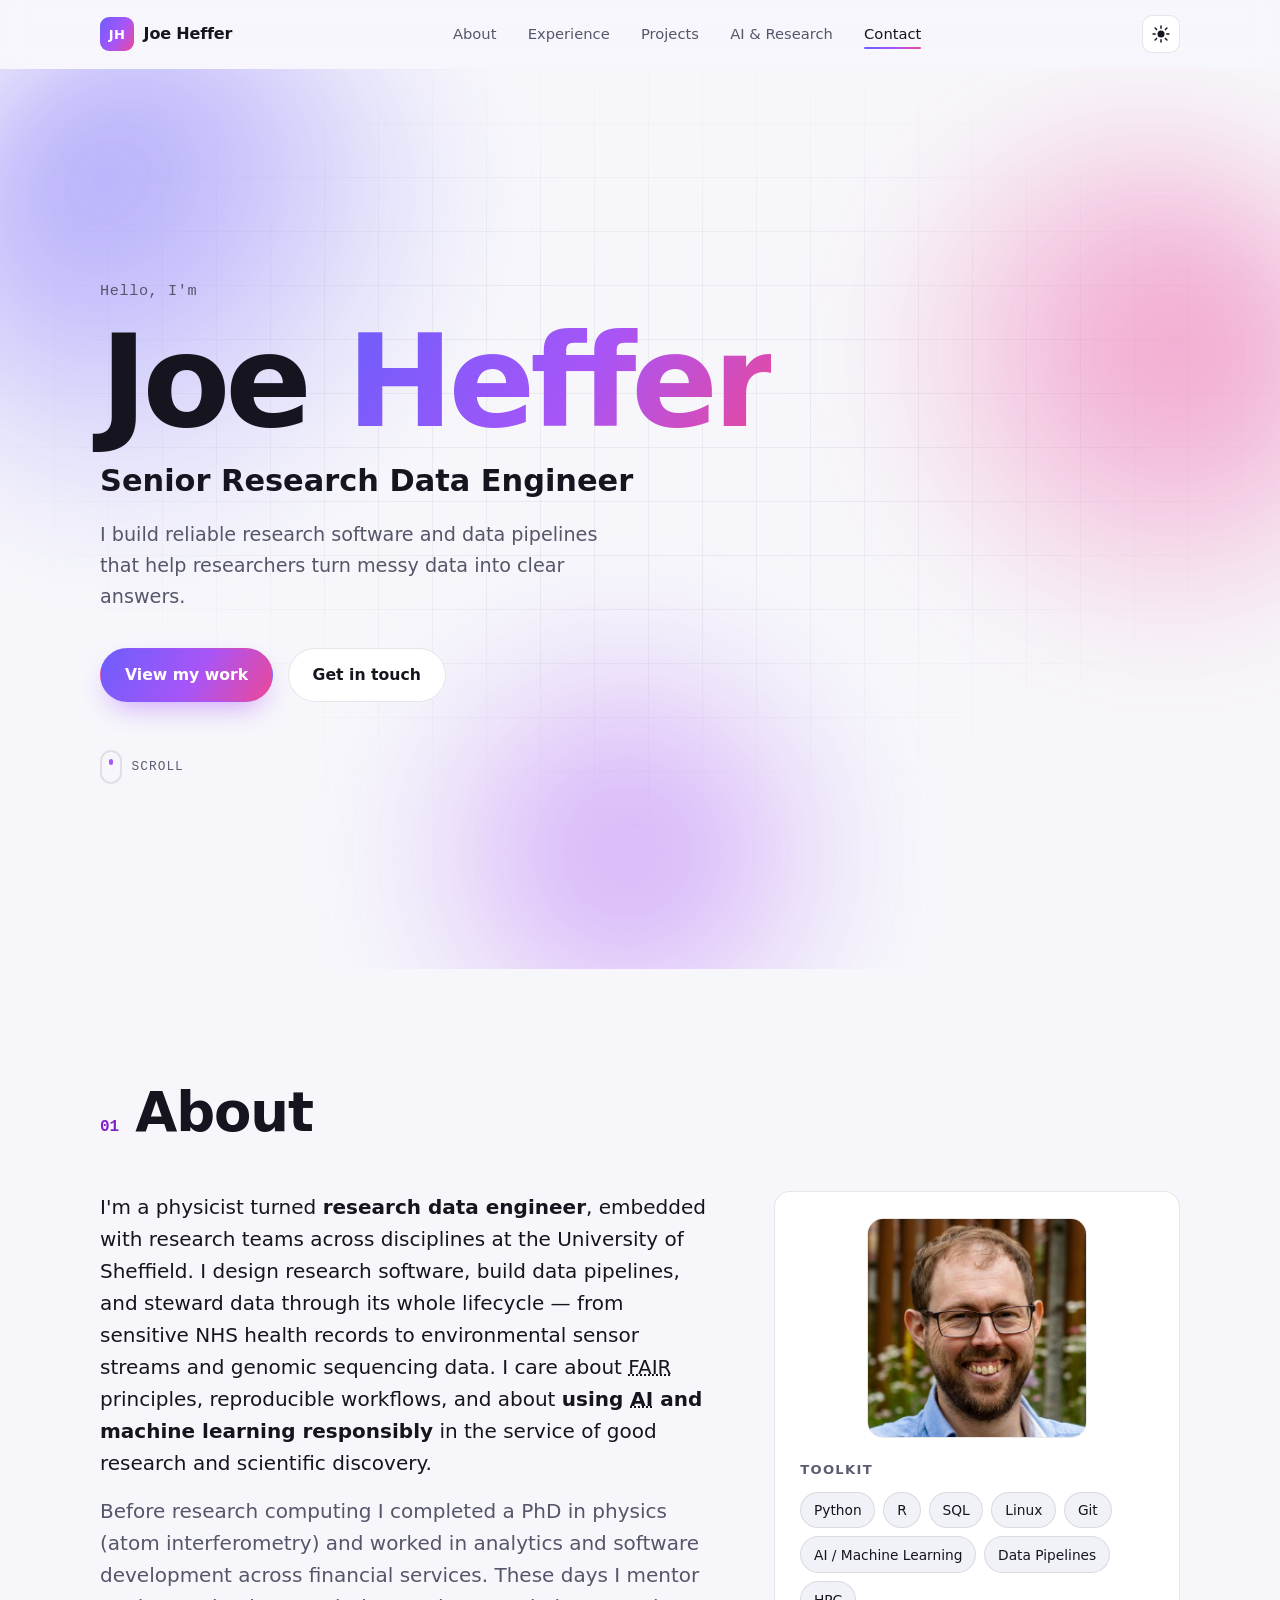
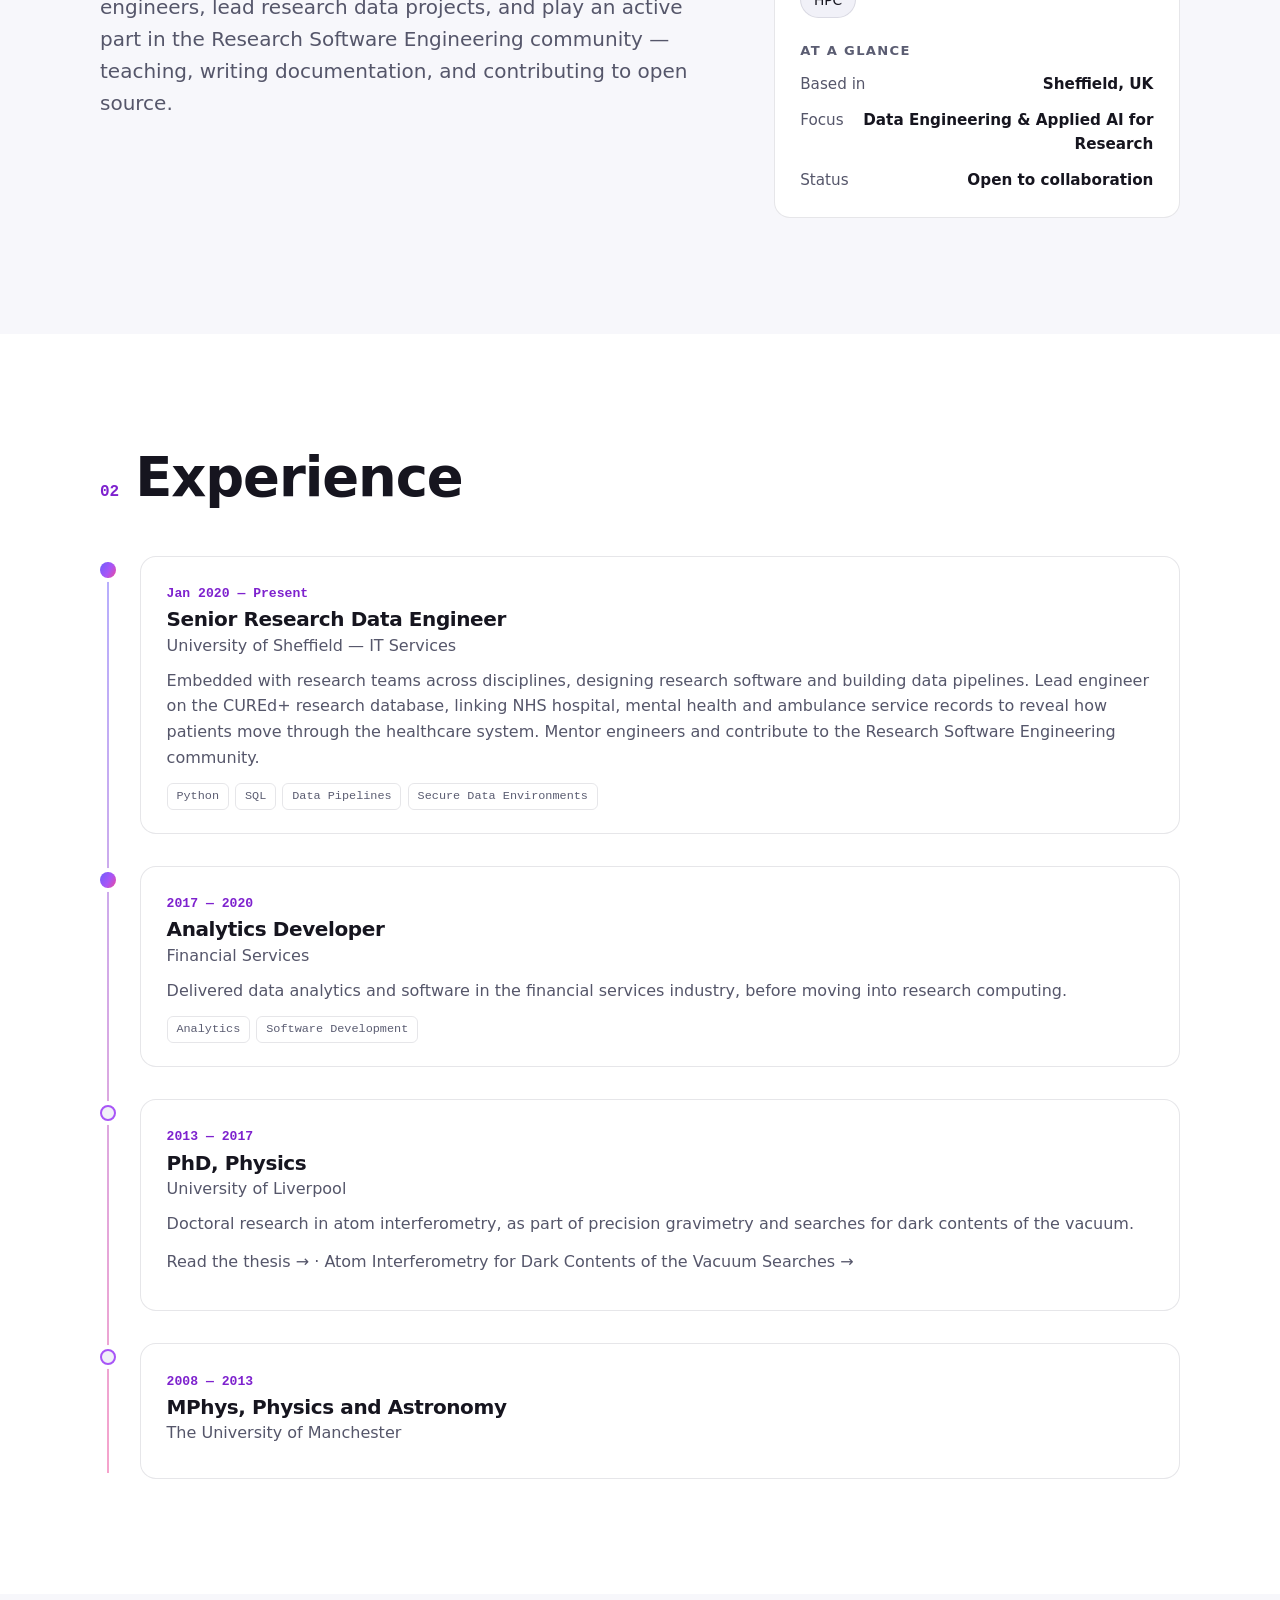
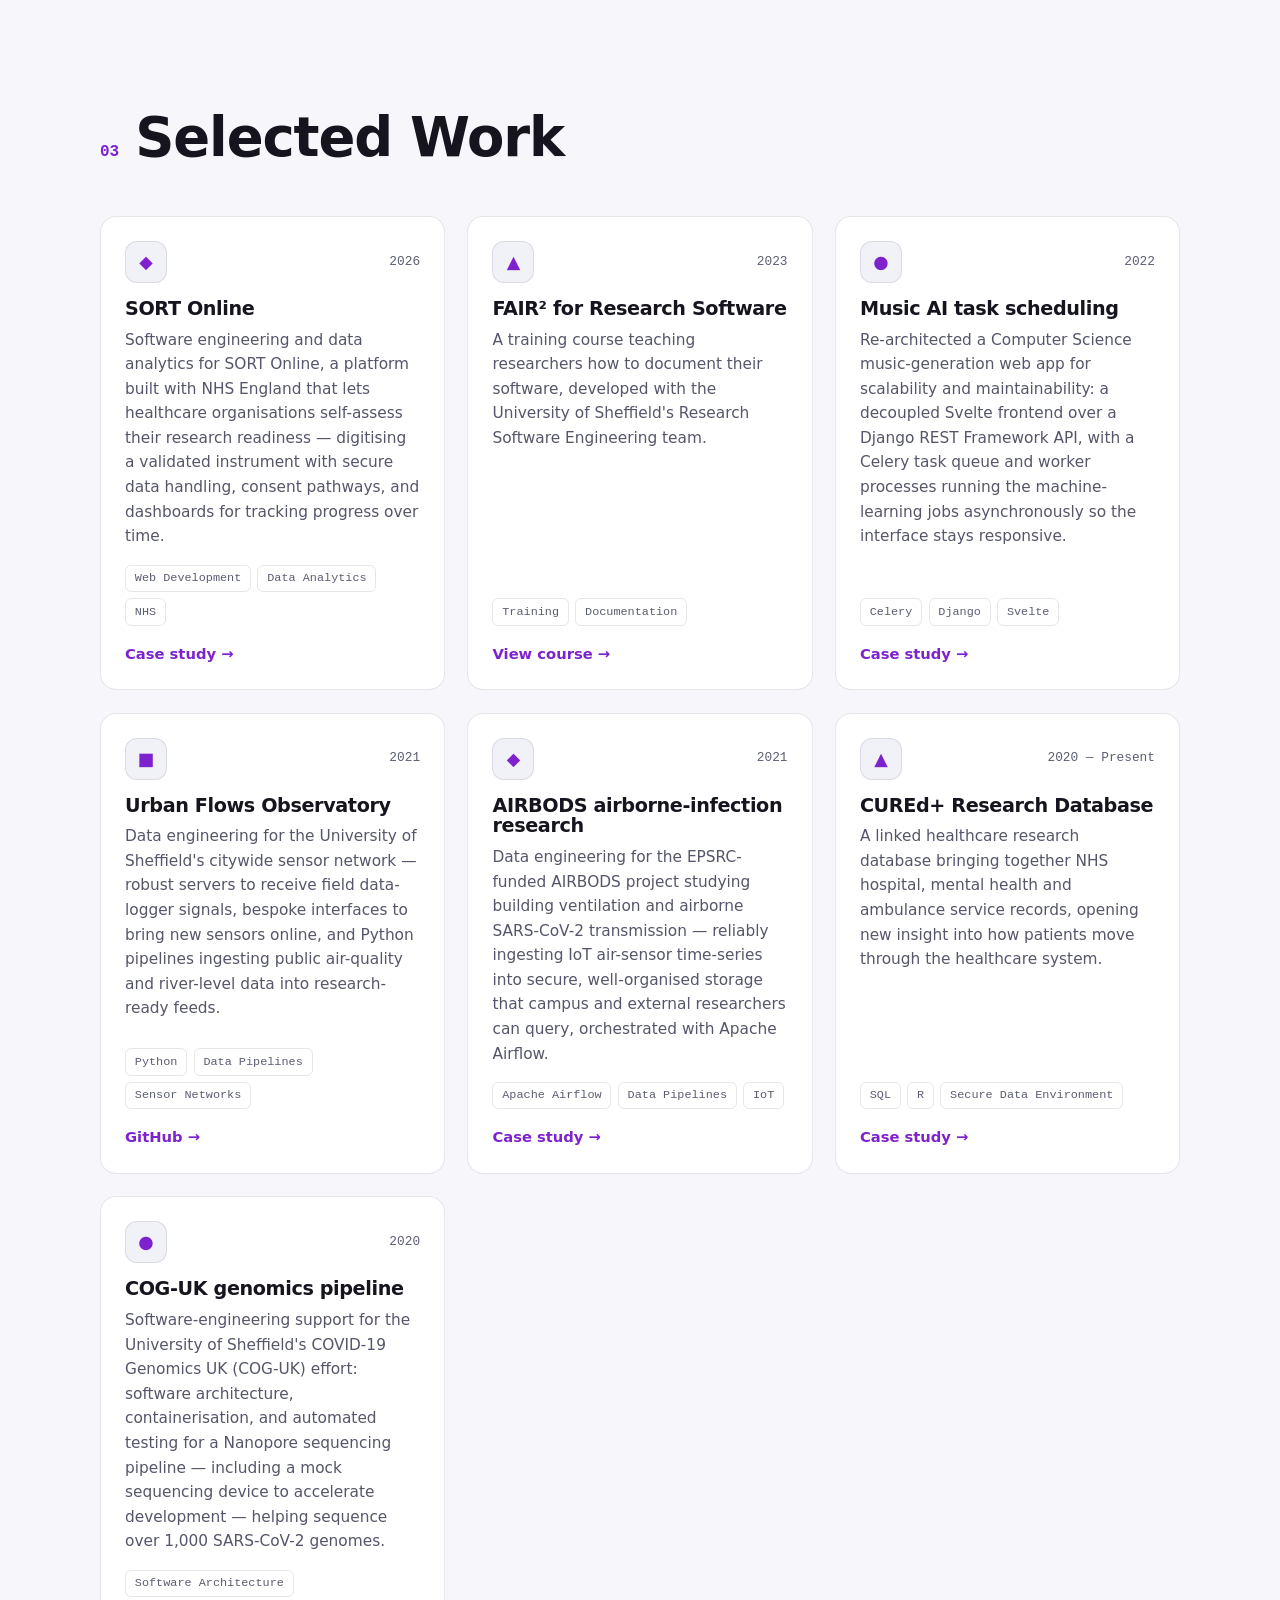
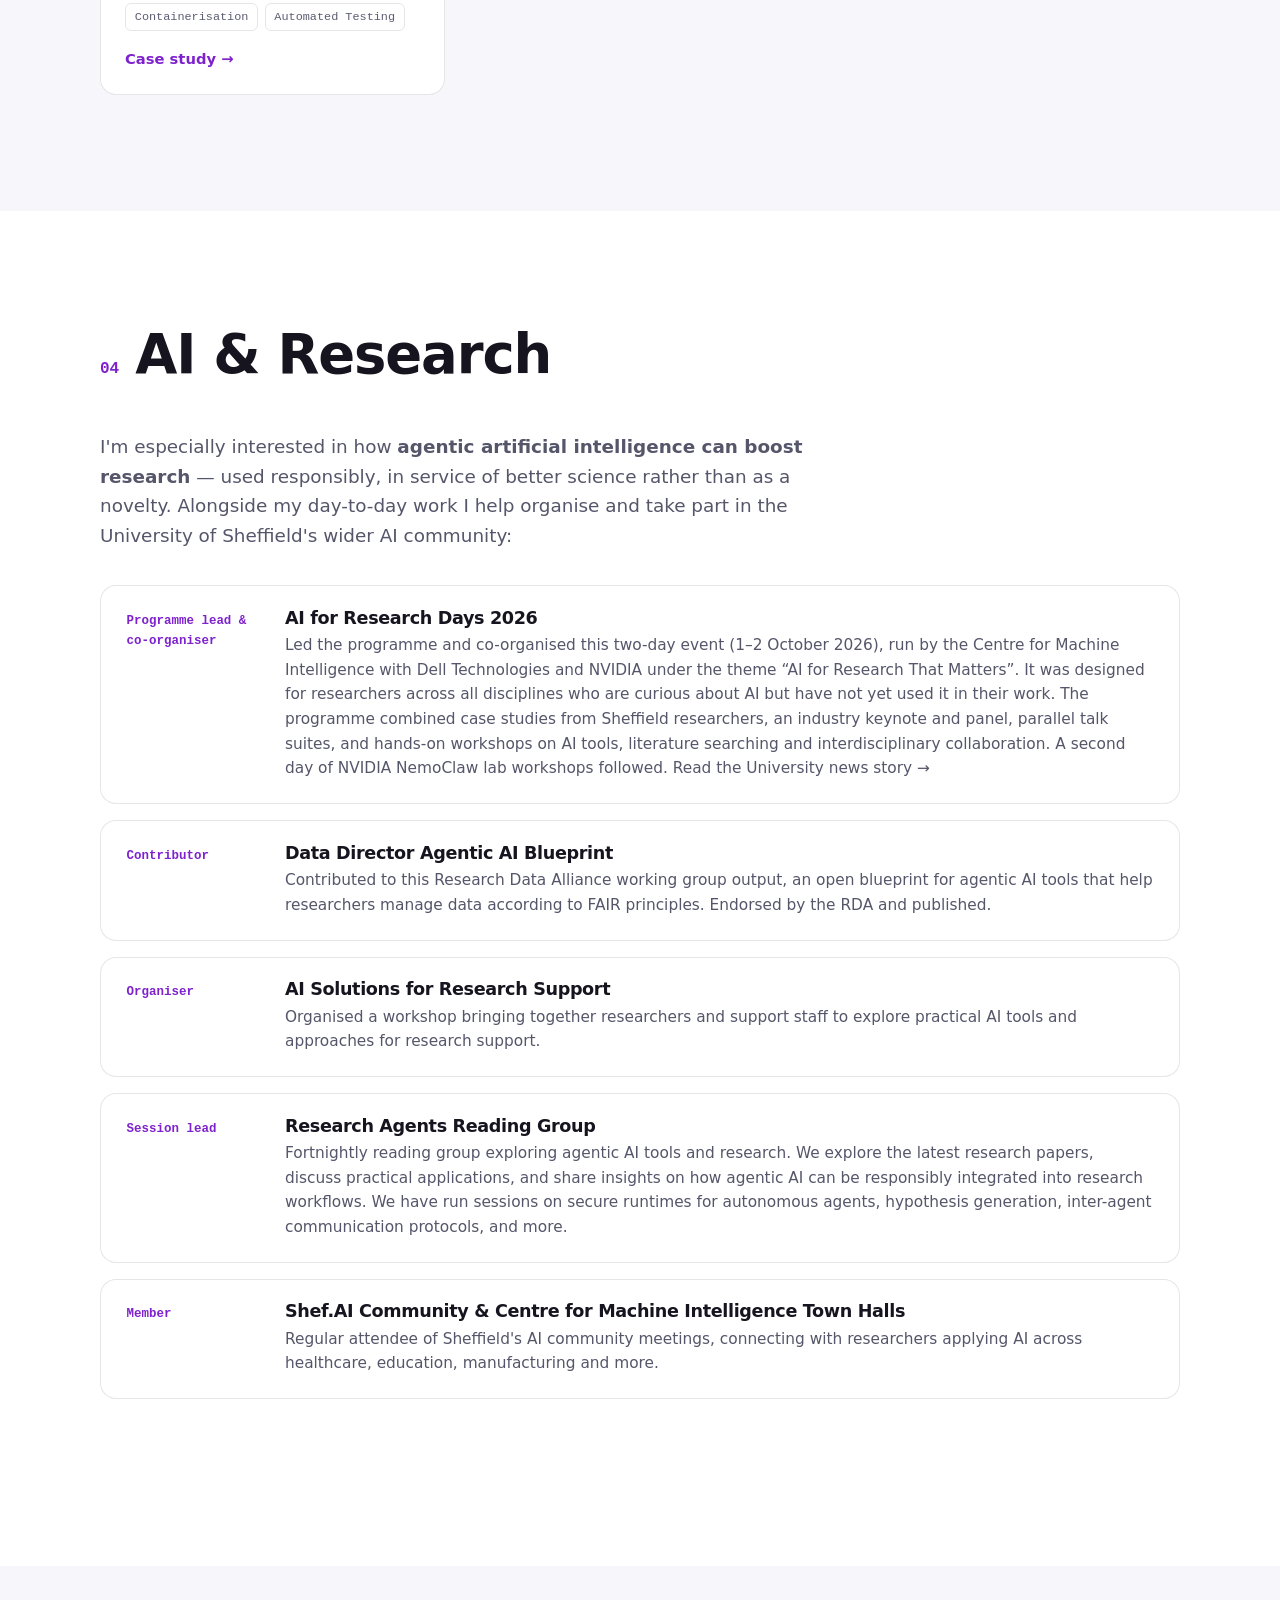
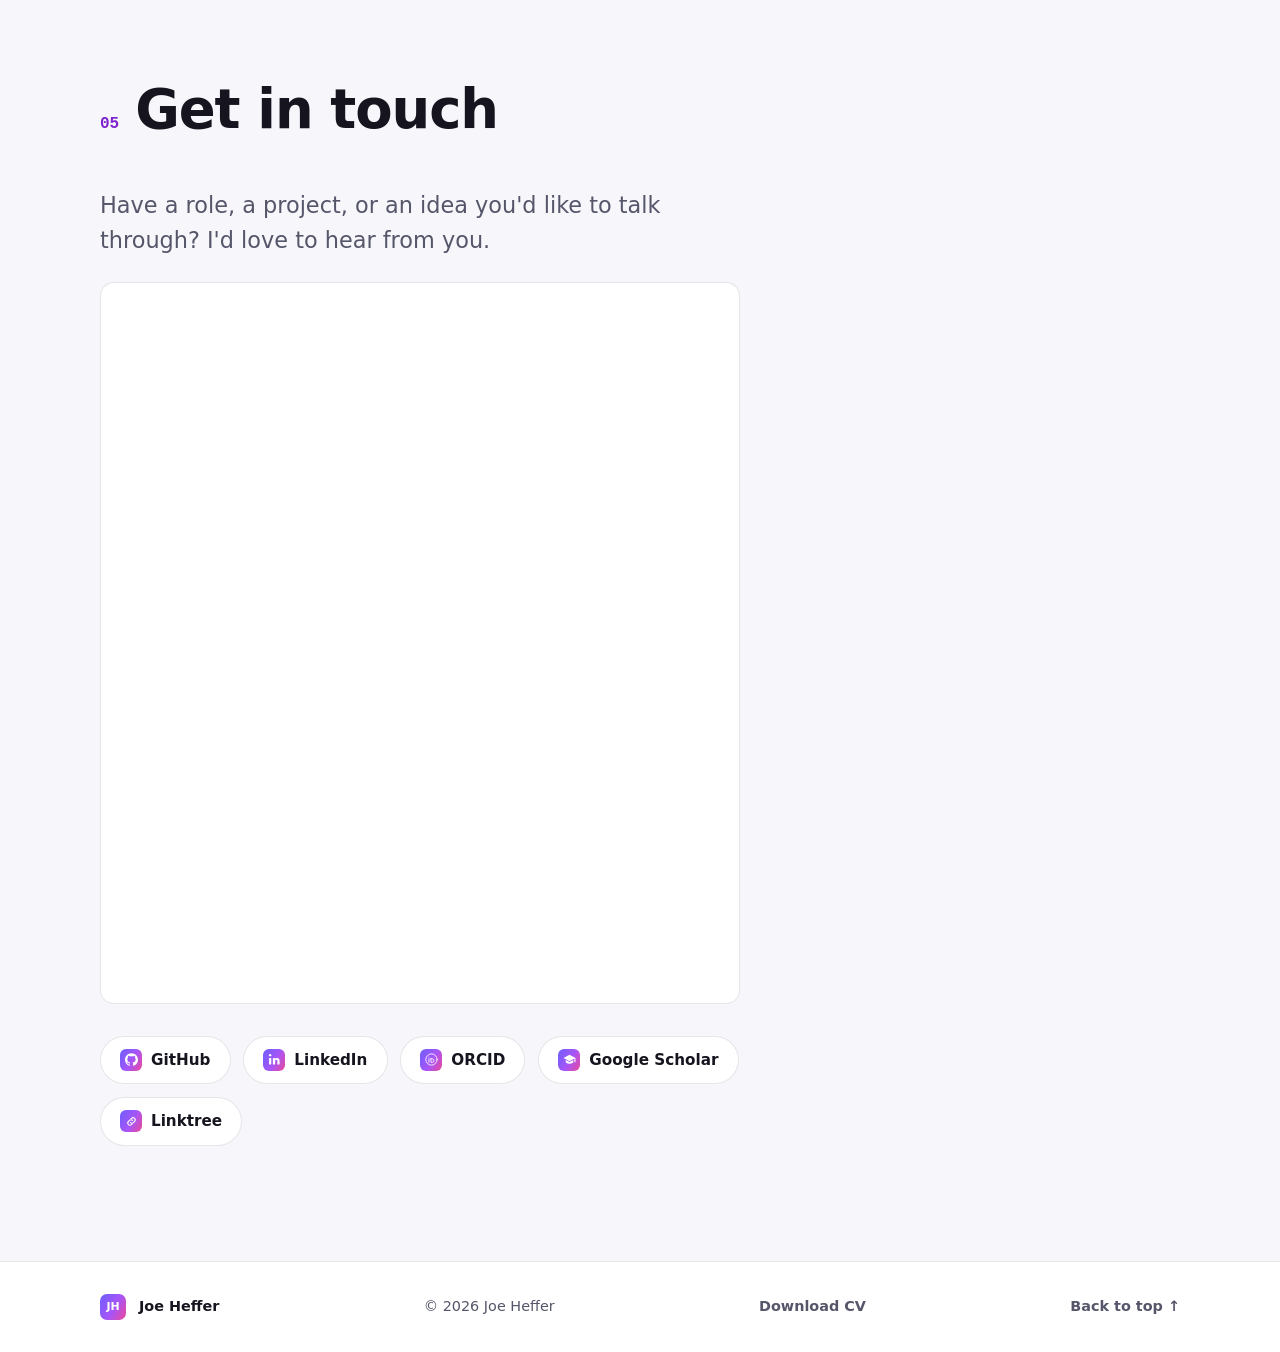
==== commit f49f025b: "Use paper title as link text Co-Authored-By: Claude Sonnet 5.5 <noreply@anthropic.com> Claude-Sessio" ====
--- a/index.html
+++ b/index.html
@@ -295,7 +295,7 @@
               <p class="timeline__desc">
                 <a href="https://doi.org/10.17638/03014202" target="_blank" rel="noopener noreferrer">Read the thesis<span aria-hidden="true"> →</span></a>
                 ·
-                <a href="https://doi.org/10.48550/arXiv.1705.09376" target="_blank" rel="noopener noreferrer">Read the paper (arXiv)<span aria-hidden="true"> →</span></a>
+                <a href="https://doi.org/10.48550/arXiv.1705.09376" target="_blank" rel="noopener noreferrer">Atom Interferometry for Dark Contents of the Vacuum Searches<span aria-hidden="true"> →</span></a>
               </p>
             </div>
           </li>
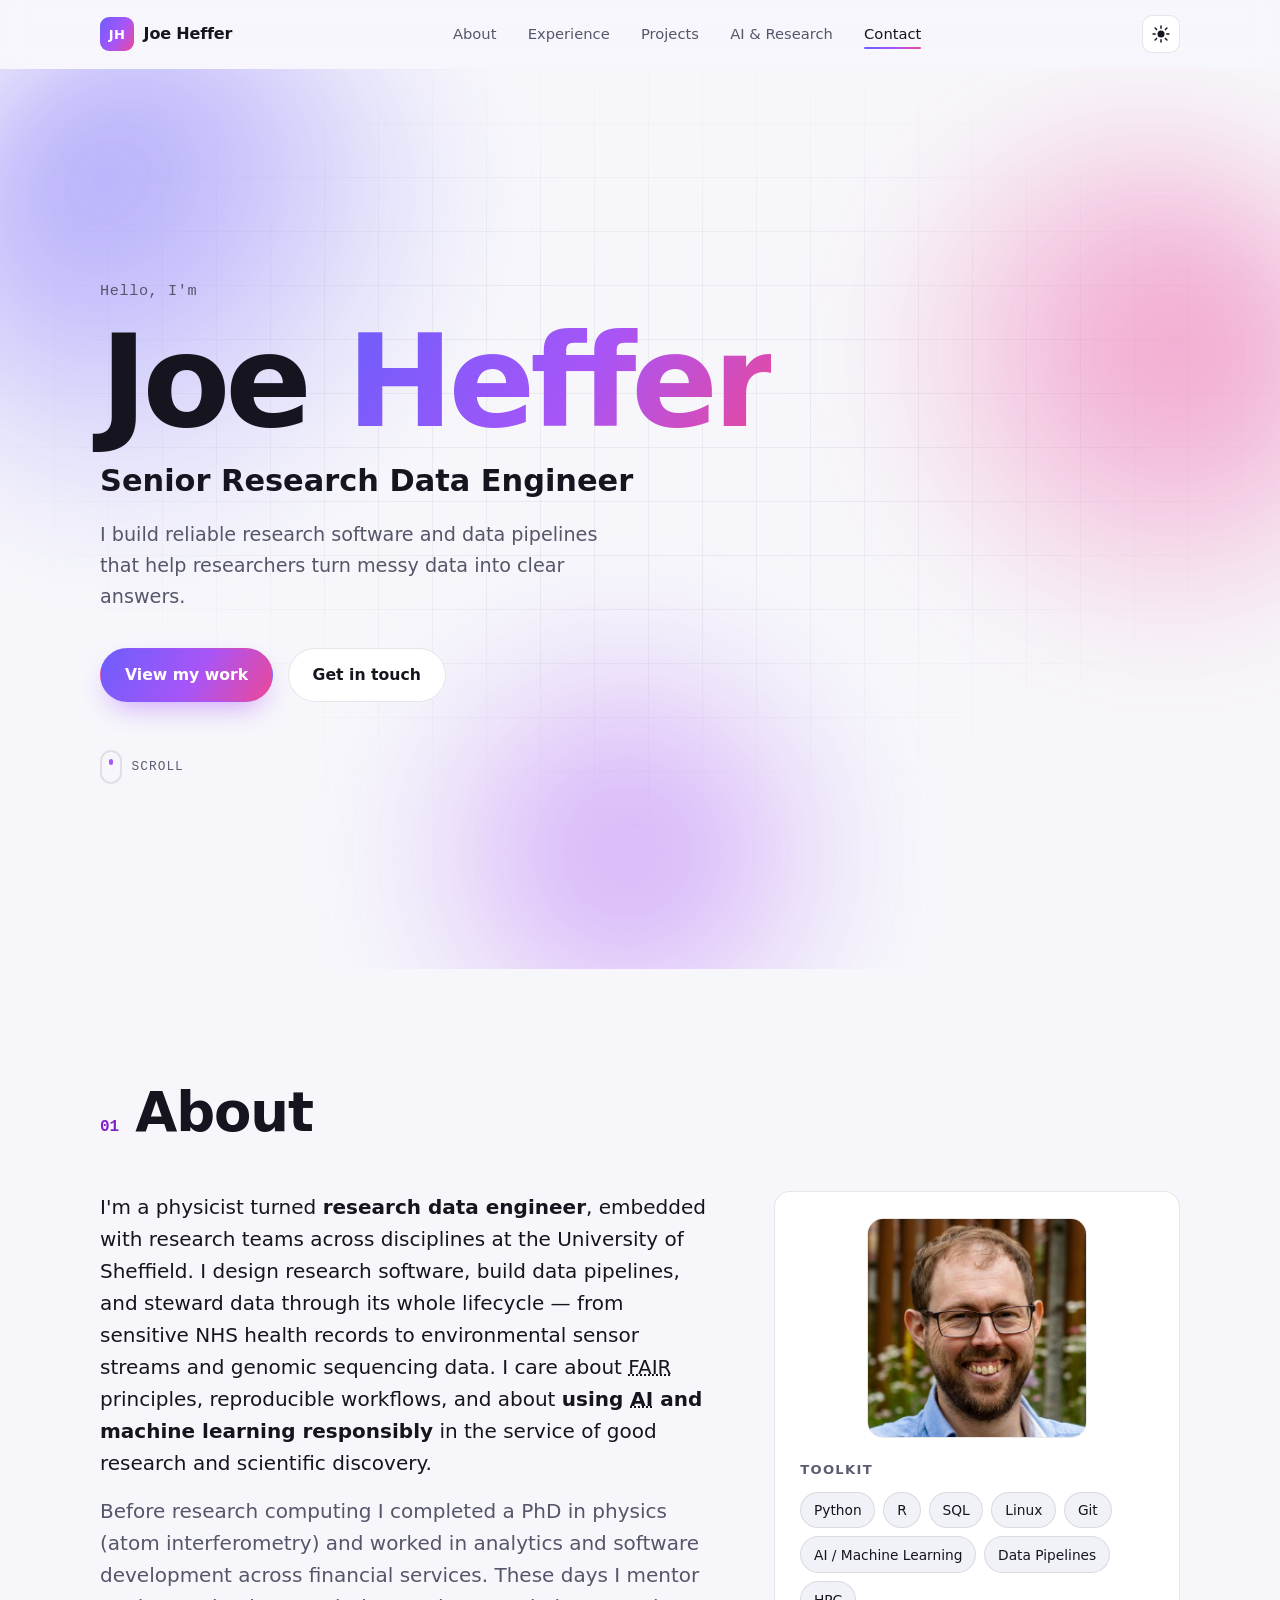
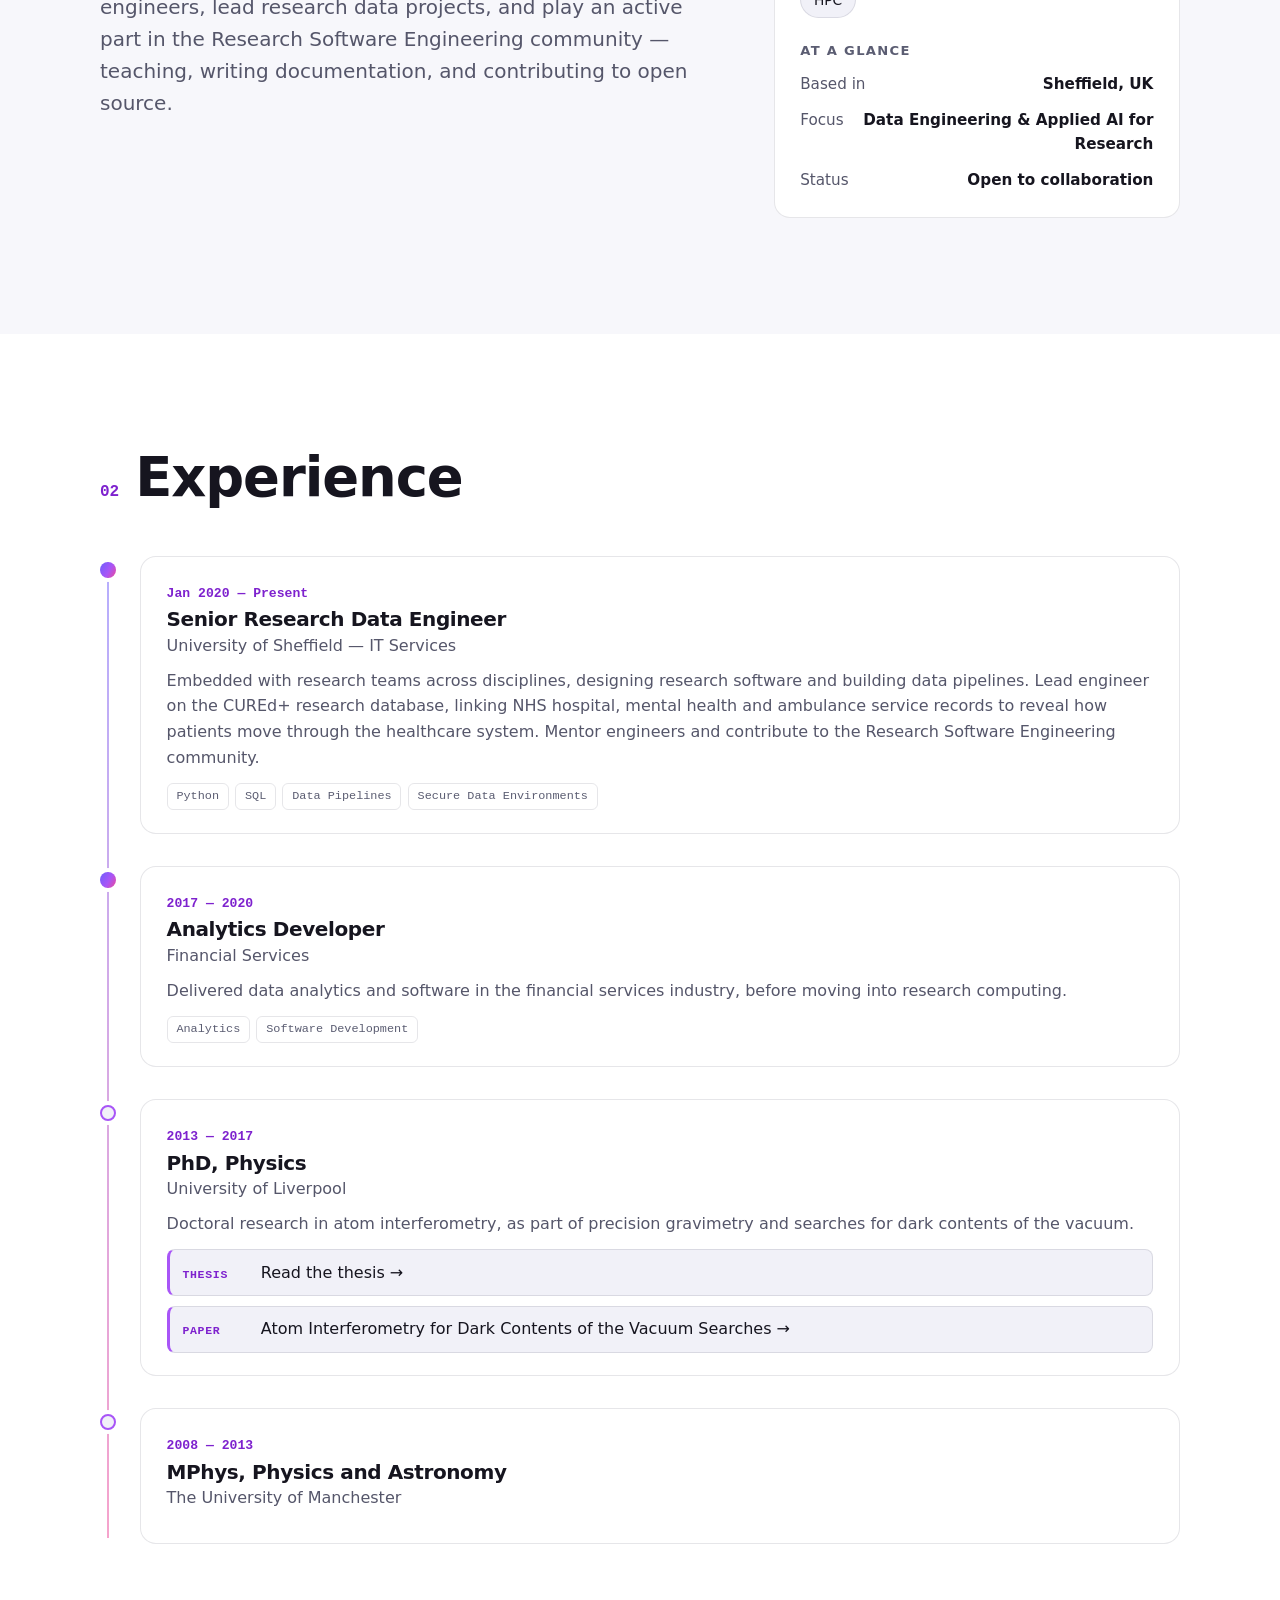
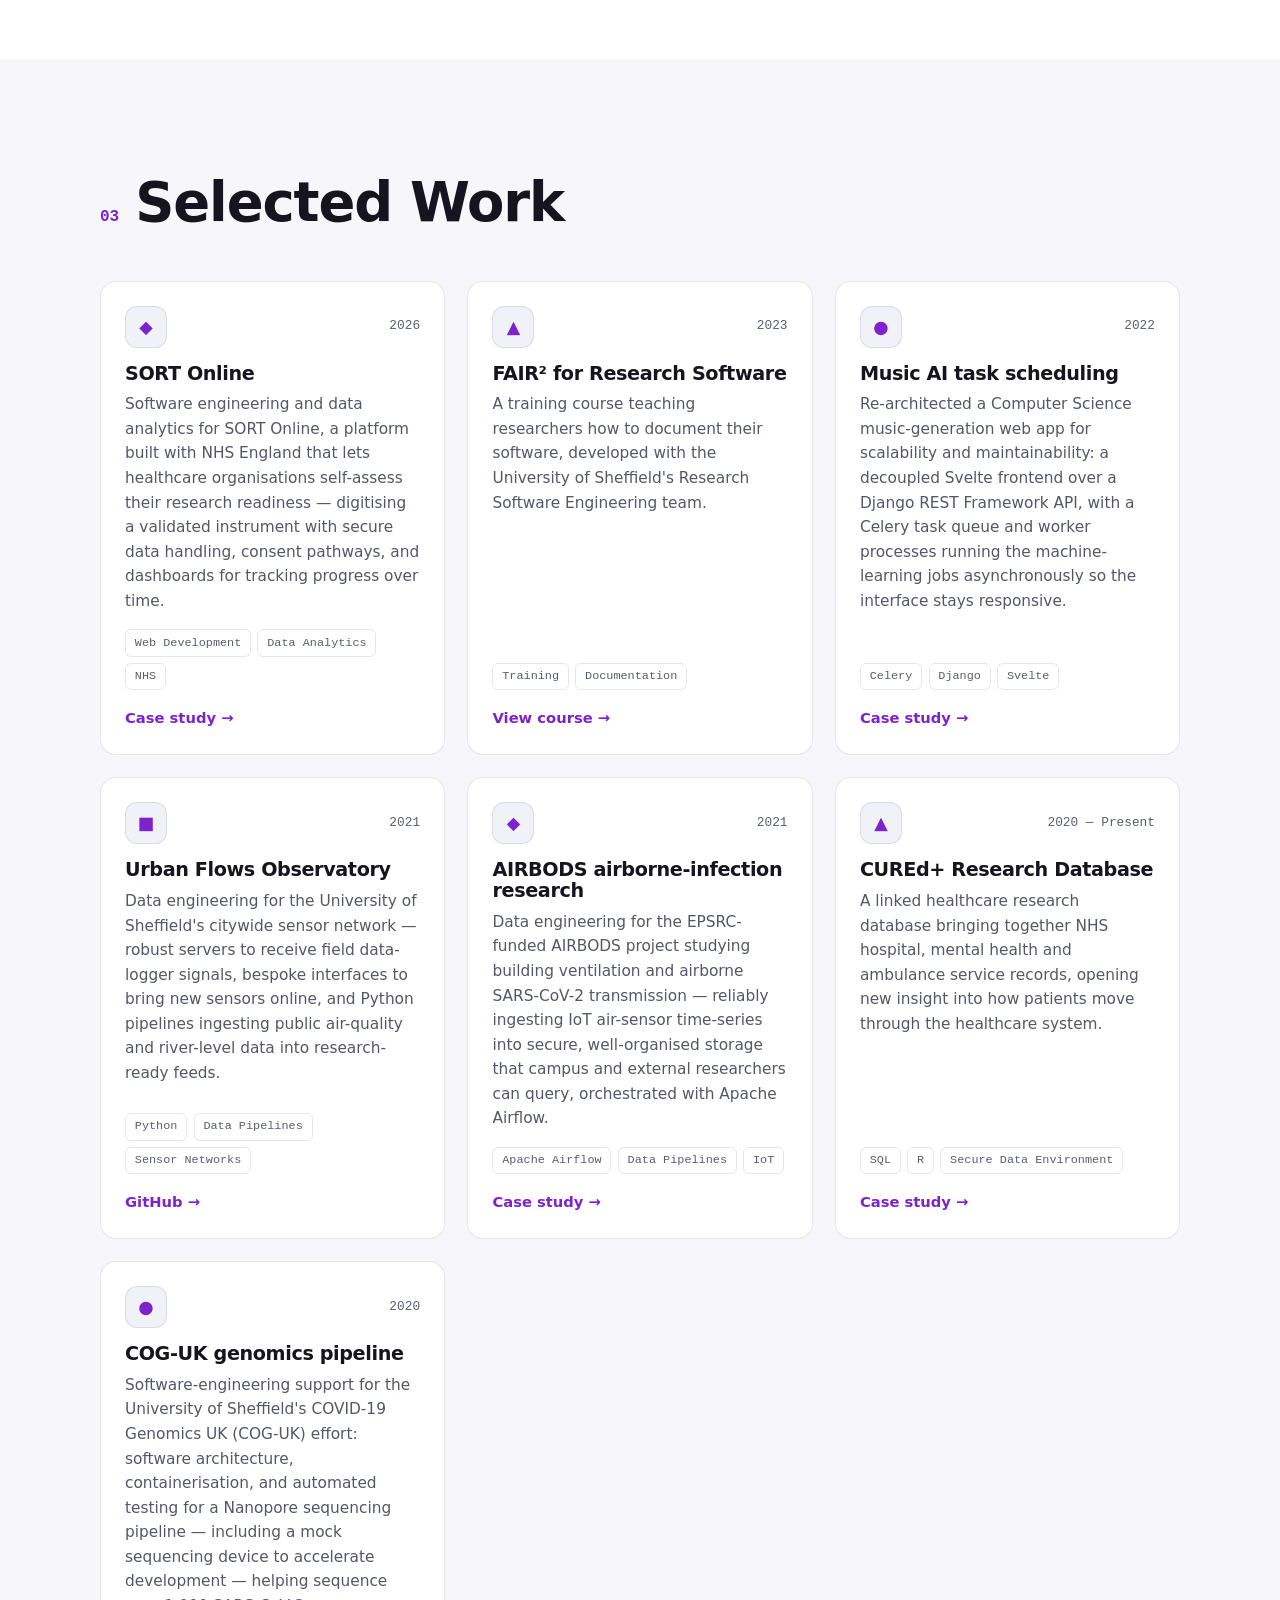
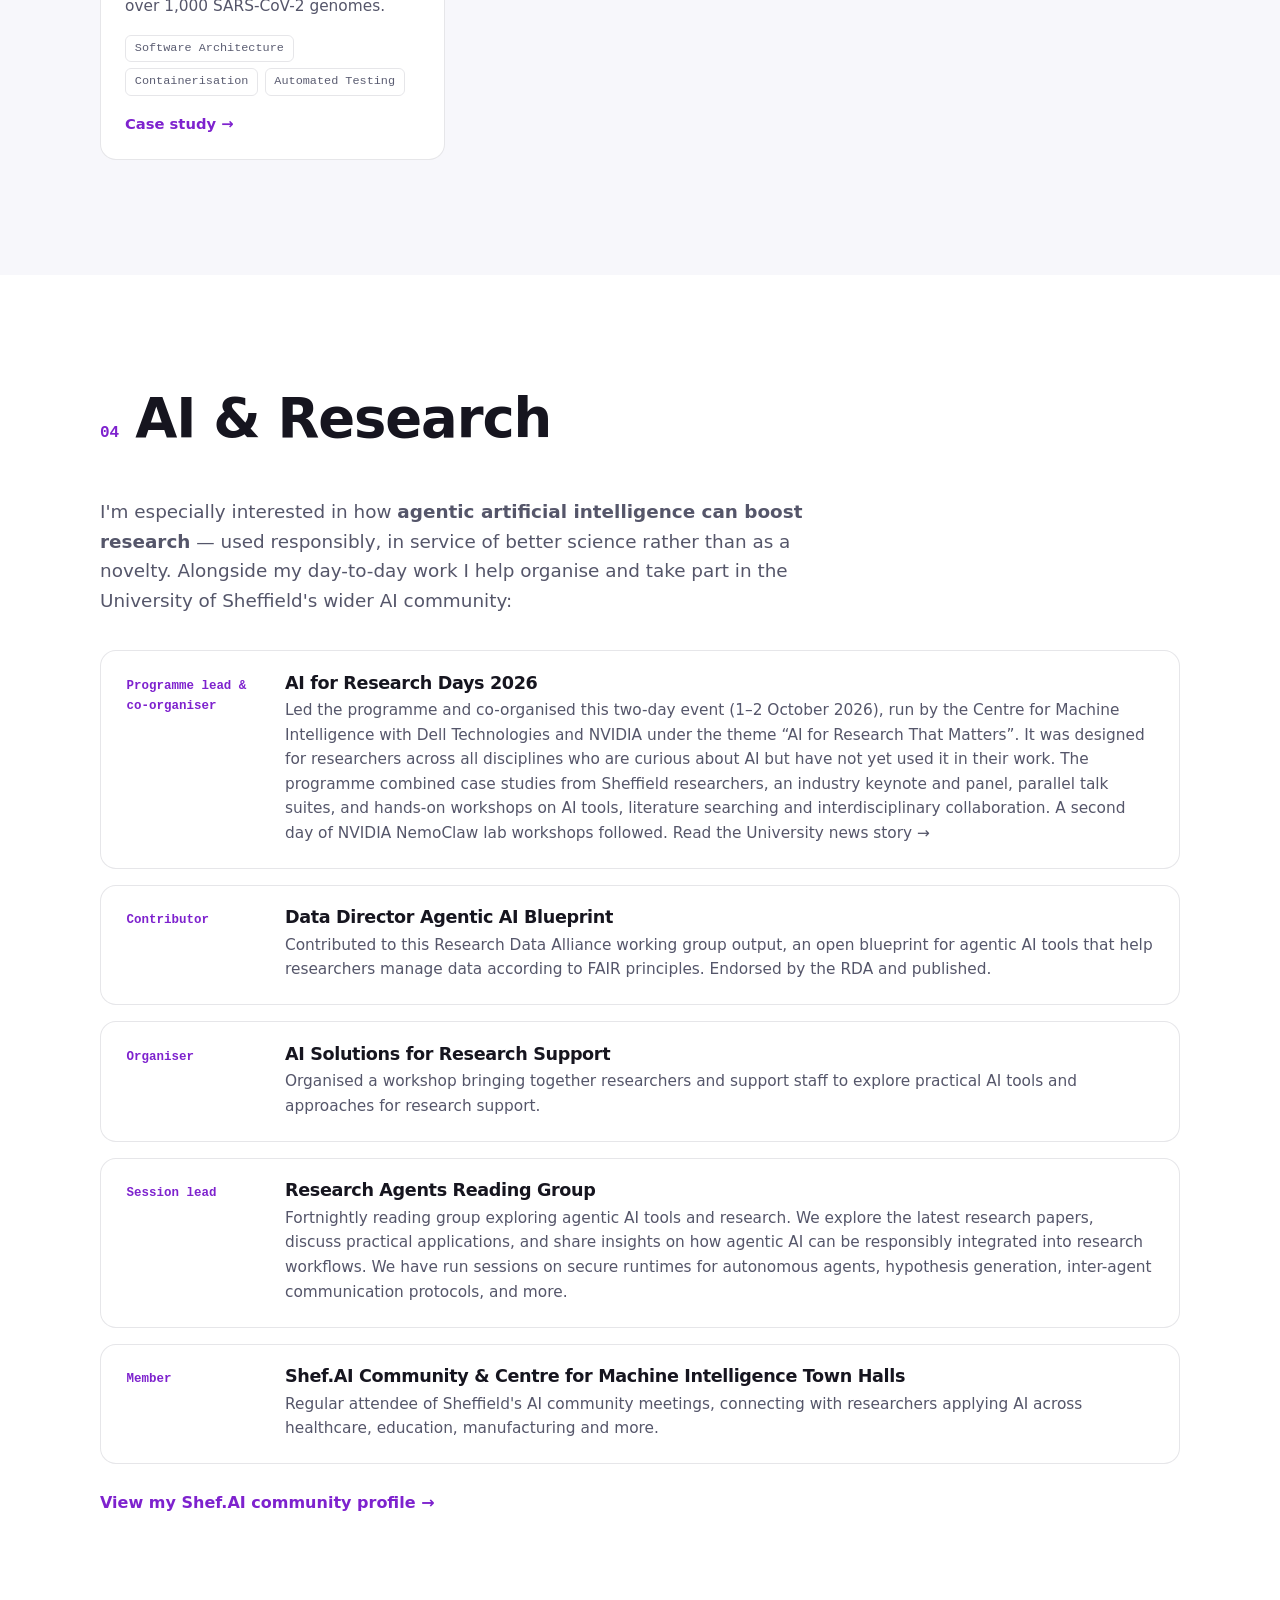
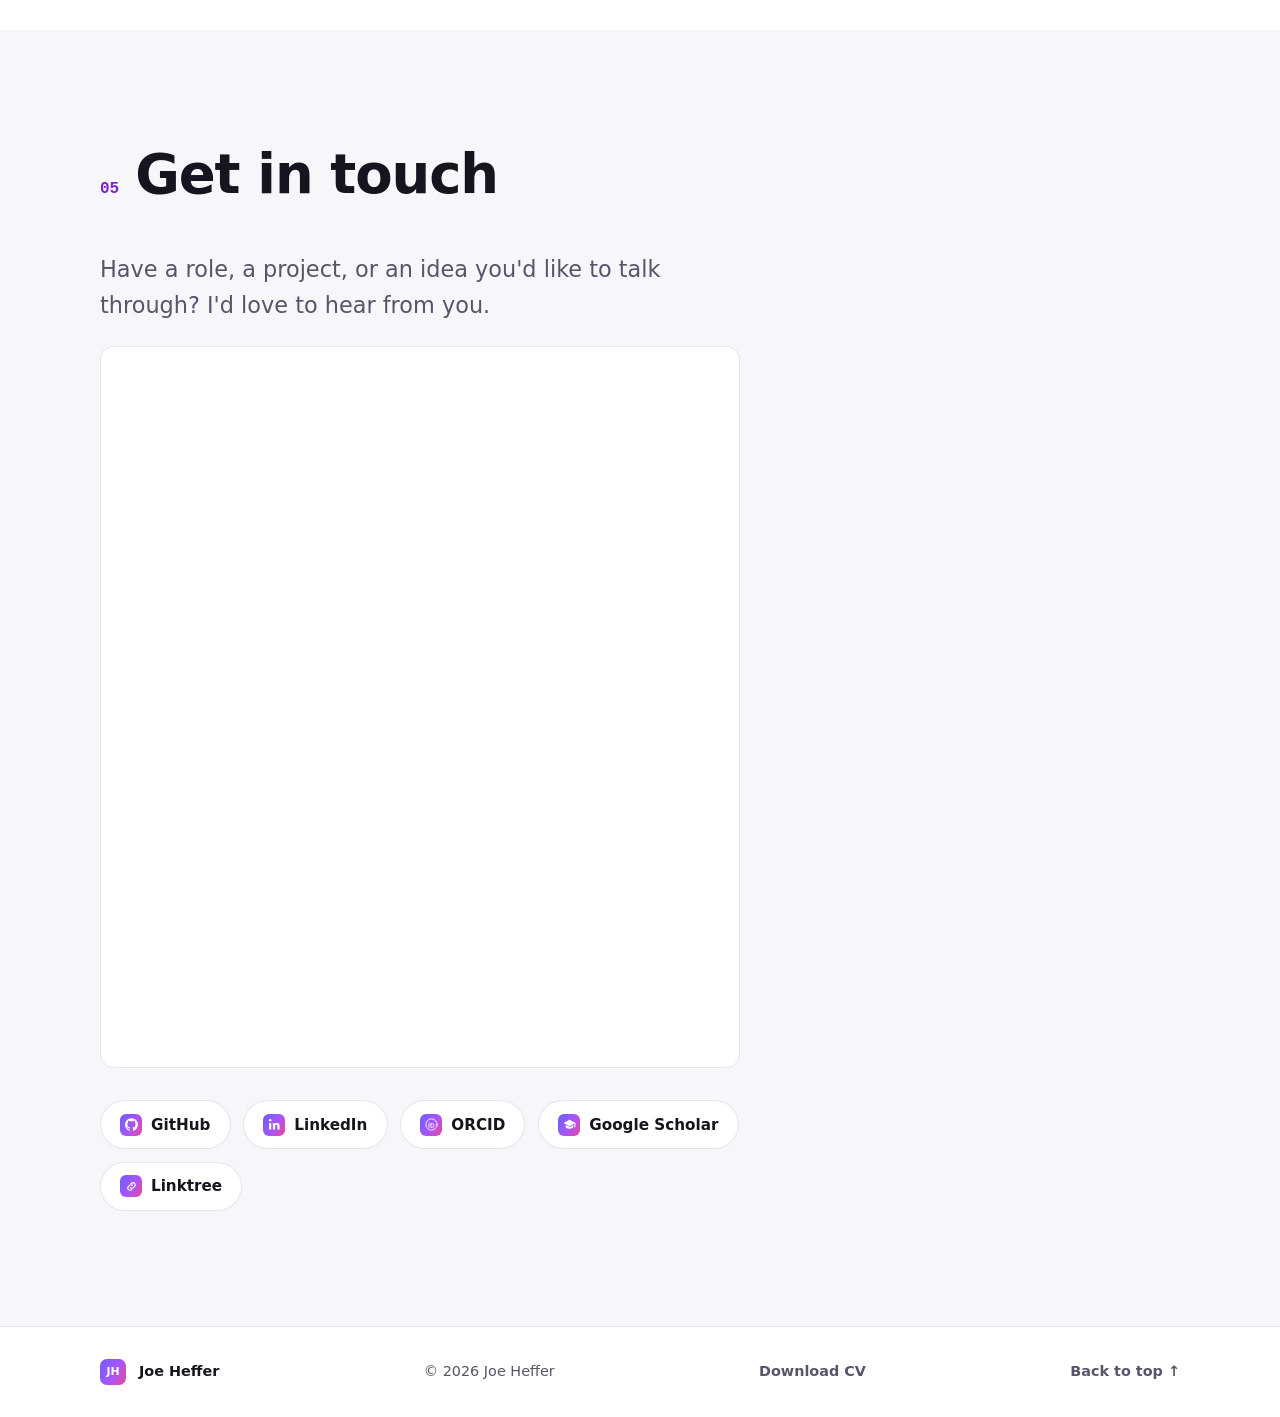
==== commit c9b222c0: "Label thesis and paper links in PhD entry Co-Authored-By: Claude Sonnet 5.5 <noreply@anthropic.com> " ====
--- a/index.html
+++ b/index.html
@@ -292,11 +292,16 @@
               <h3 class="timeline__role">PhD, Physics</h3>
               <p class="timeline__org">University of Liverpool</p>
               <p class="timeline__desc">Doctoral research in atom interferometry, as part of precision gravimetry and searches for dark contents of the vacuum.</p>
-              <p class="timeline__desc">
-                <a href="https://doi.org/10.17638/03014202" target="_blank" rel="noopener noreferrer">Read the thesis<span aria-hidden="true"> →</span></a>
-                ·
-                <a href="https://doi.org/10.48550/arXiv.1705.09376" target="_blank" rel="noopener noreferrer">Atom Interferometry for Dark Contents of the Vacuum Searches<span aria-hidden="true"> →</span></a>
-              </p>
+              <ul class="timeline__pubs">
+                <li>
+                  <span class="timeline__pub-type">Thesis</span>
+                  <a href="https://doi.org/10.17638/03014202" target="_blank" rel="noopener noreferrer">Read the thesis<span aria-hidden="true"> →</span></a>
+                </li>
+                <li>
+                  <span class="timeline__pub-type">Paper</span>
+                  <a href="https://doi.org/10.48550/arXiv.1705.09376" target="_blank" rel="noopener noreferrer">Atom Interferometry for Dark Contents of the Vacuum Searches<span aria-hidden="true"> →</span></a>
+                </li>
+              </ul>
             </div>
           </li>
 
--- a/assets/css/styles.css
+++ b/assets/css/styles.css
@@ -473,6 +473,31 @@
 .timeline__role { font-size: 1.25rem; font-weight: 700; margin: .3rem 0 .1rem; }
 .timeline__org { color: var(--muted); font-weight: 500; margin: 0 0 .6rem; }
 .timeline__desc { color: var(--muted); margin: 0 0 .8rem; }
+.timeline__pubs { list-style: none; margin: 0; padding: 0; display: grid; gap: .6rem; }
+.timeline__pubs li {
+  display: flex;
+  align-items: baseline;
+  gap: .7rem;
+  padding: .6rem .8rem;
+  border: 1px solid var(--border);
+  border-left: 3px solid var(--brand-2);
+  border-radius: 8px;
+  background: var(--surface-2);
+}
+.timeline__pub-type {
+  flex: 0 0 4.2rem;
+  font-family: var(--font-mono);
+  font-size: .72rem;
+  font-weight: 600;
+  letter-spacing: .06em;
+  text-transform: uppercase;
+  color: var(--brand-2-text);
+}
+.timeline__pubs a { font-weight: 500; }
+@media (max-width: 520px) {
+  .timeline__pubs li { flex-direction: column; gap: .15rem; }
+  .timeline__pub-type { flex: none; }
+}
 .timeline__tags { list-style: none; margin: 0; padding: 0; display: flex; flex-wrap: wrap; gap: .4rem; }
 .timeline__tags li {
   font-family: var(--font-mono);
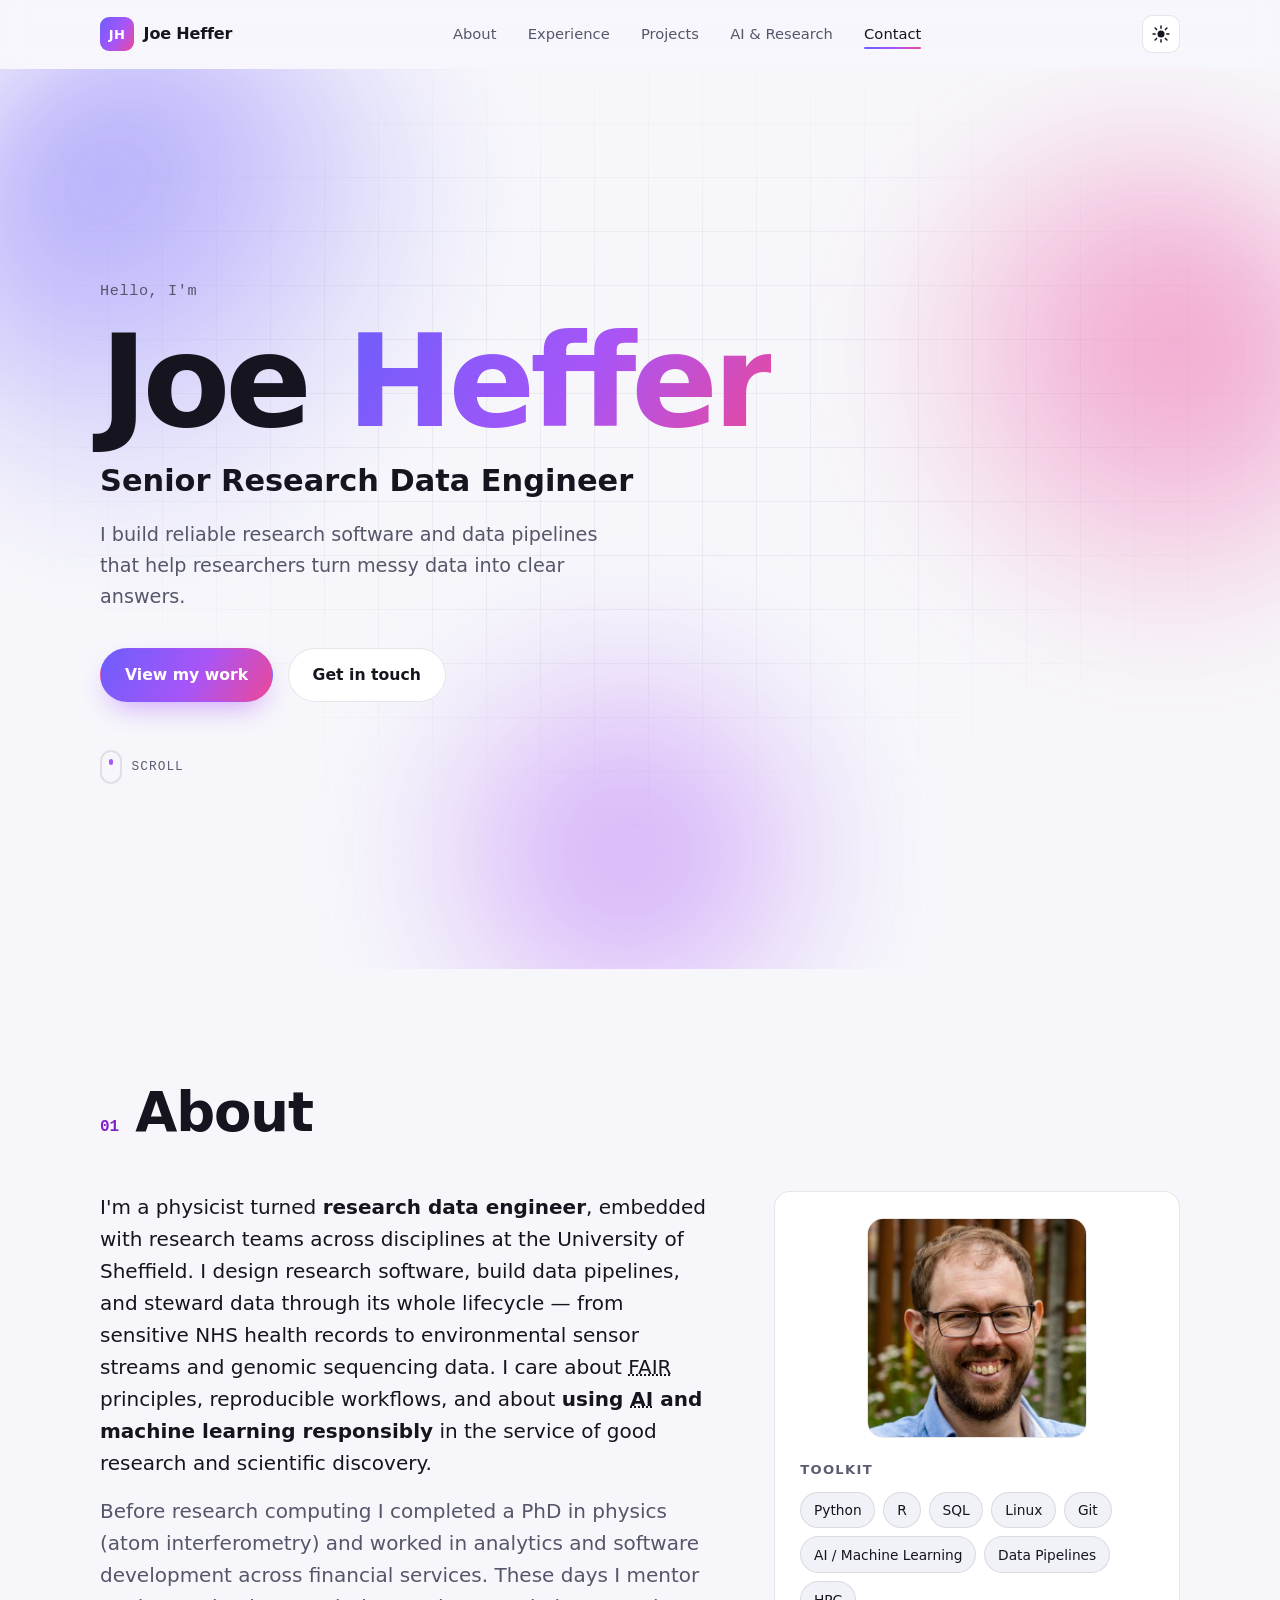
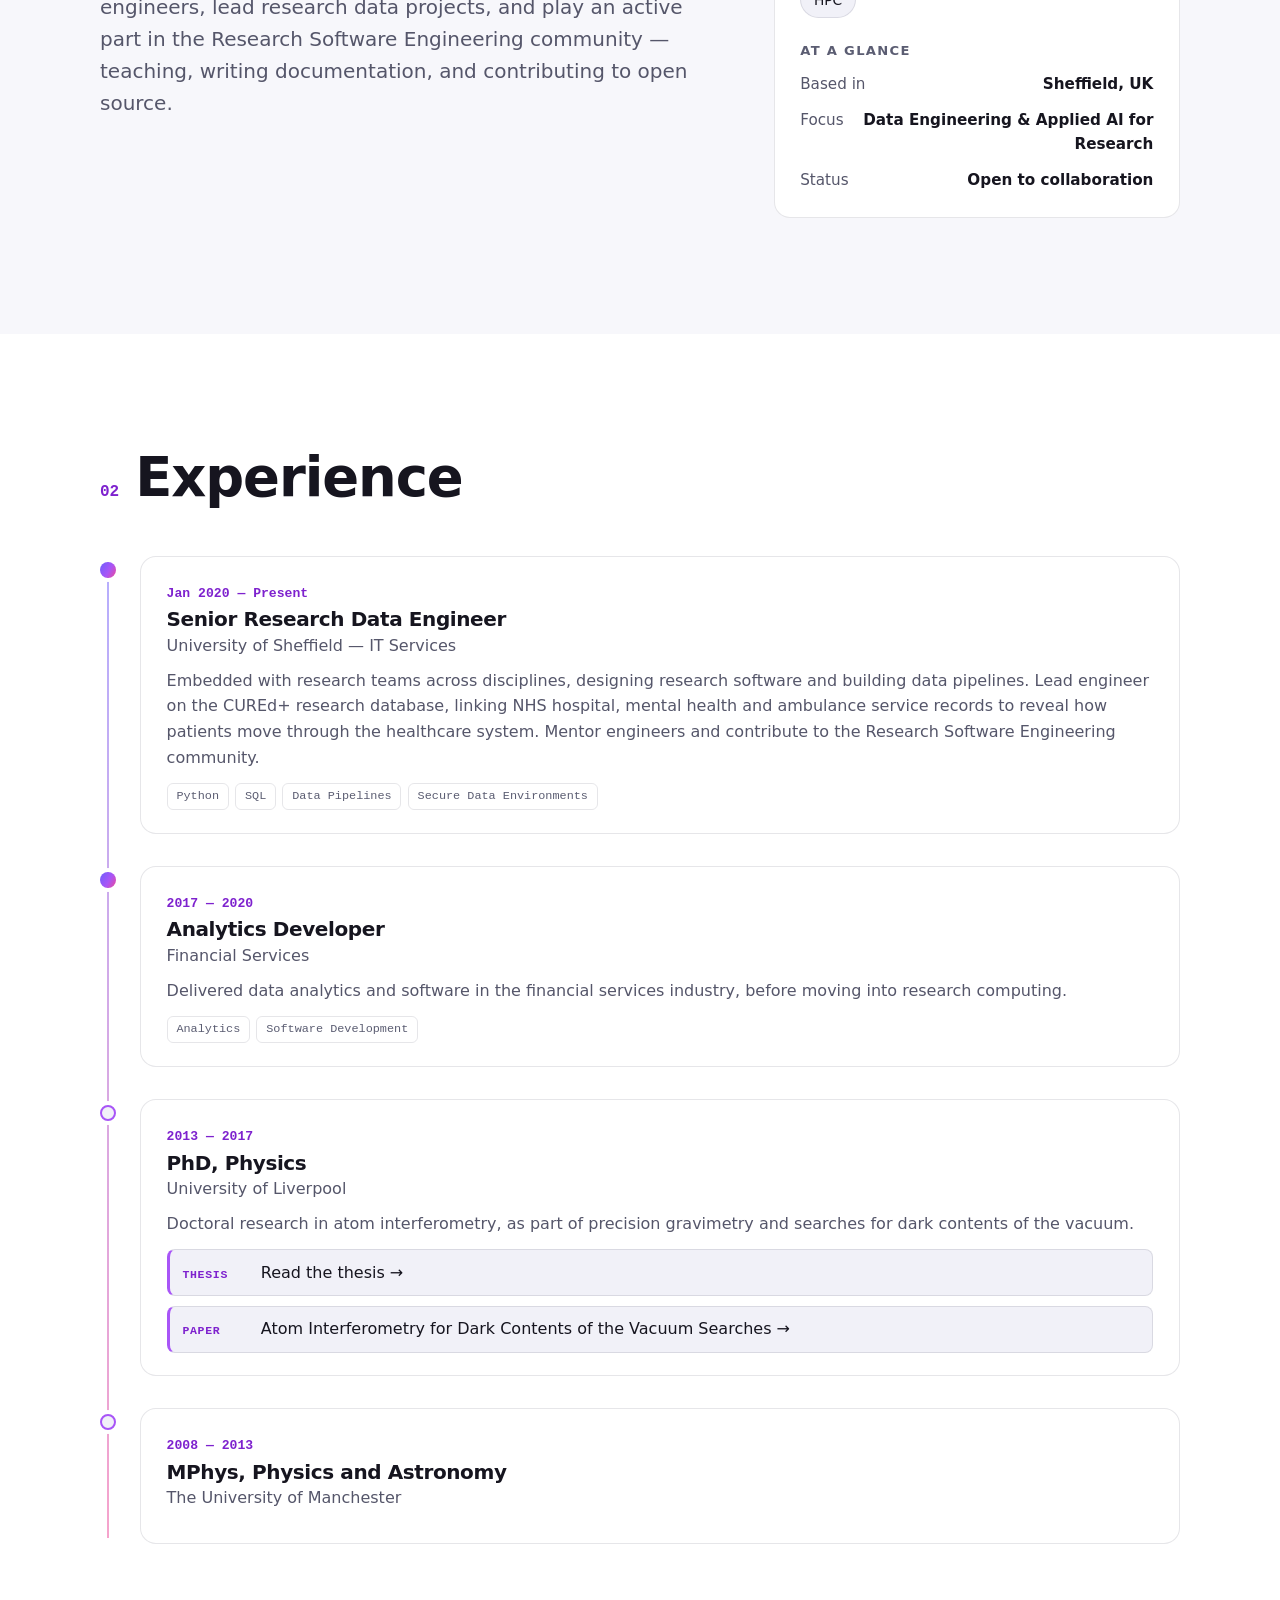
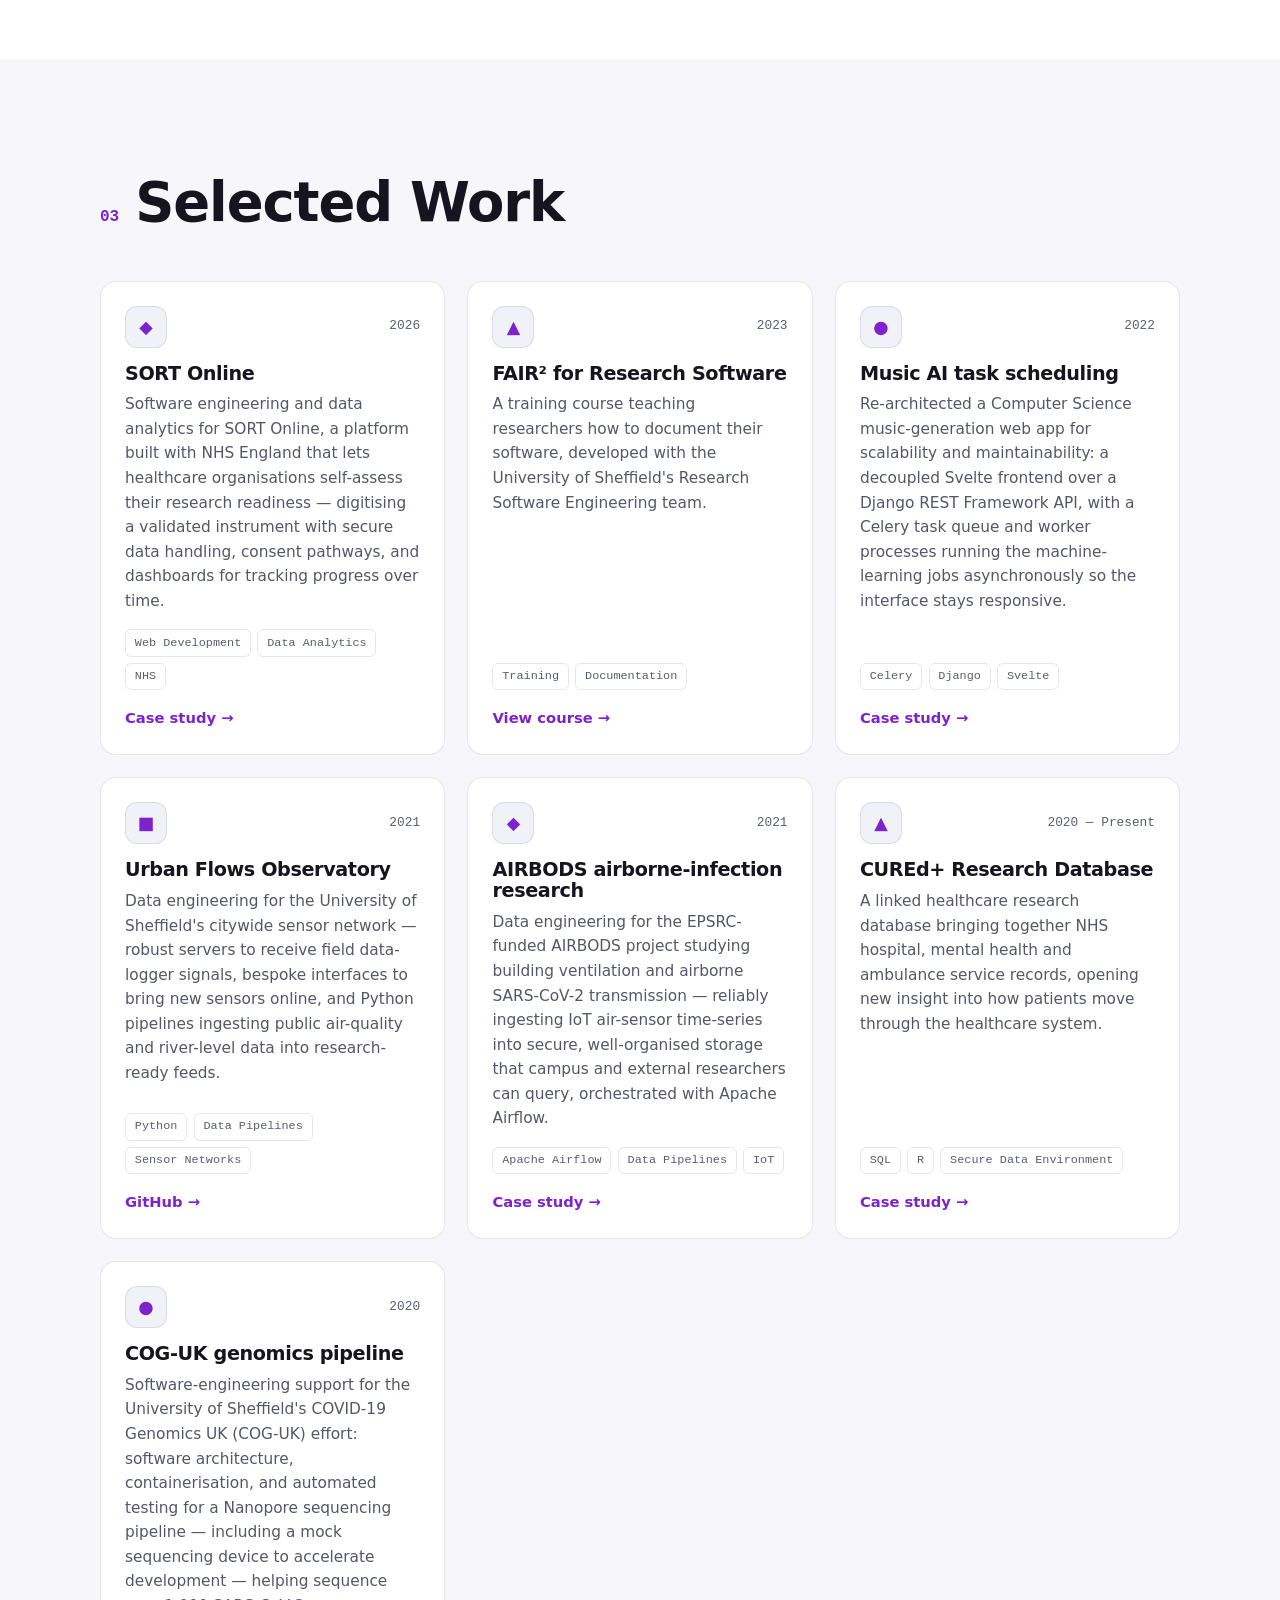
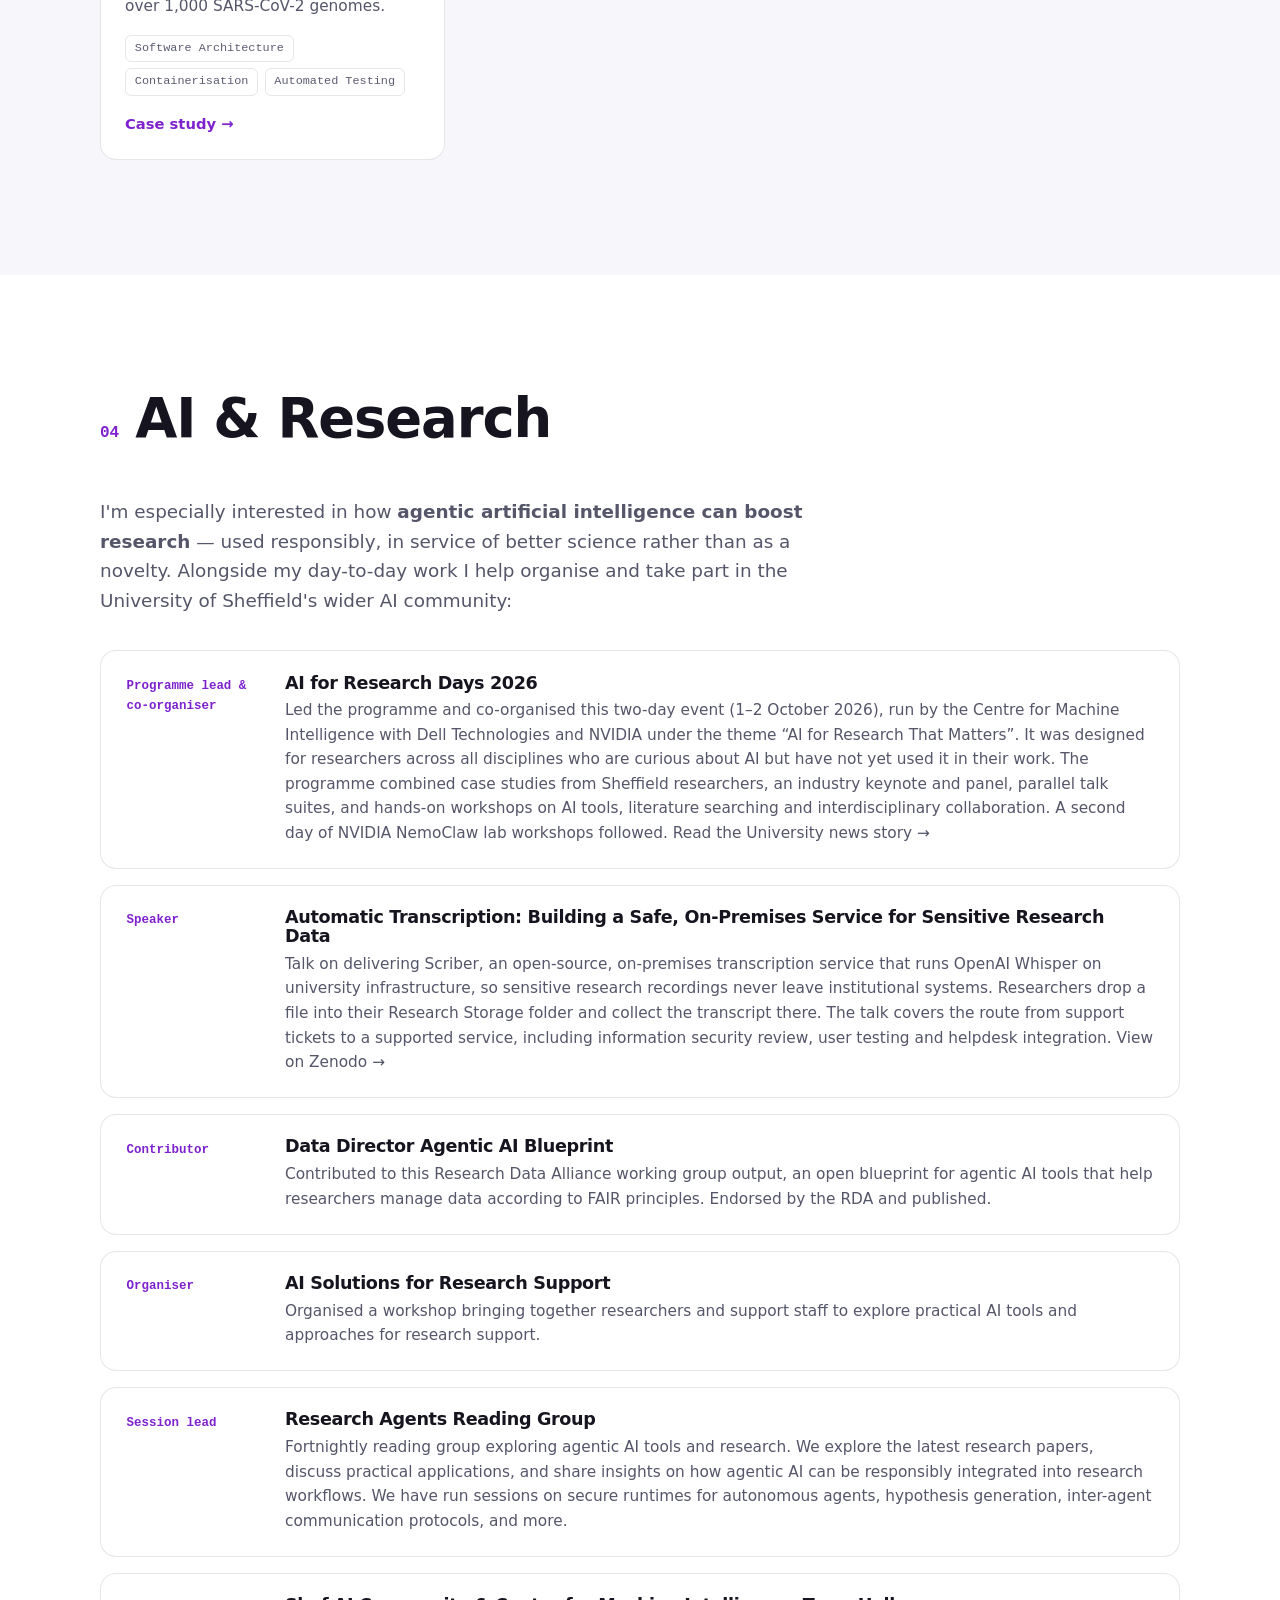
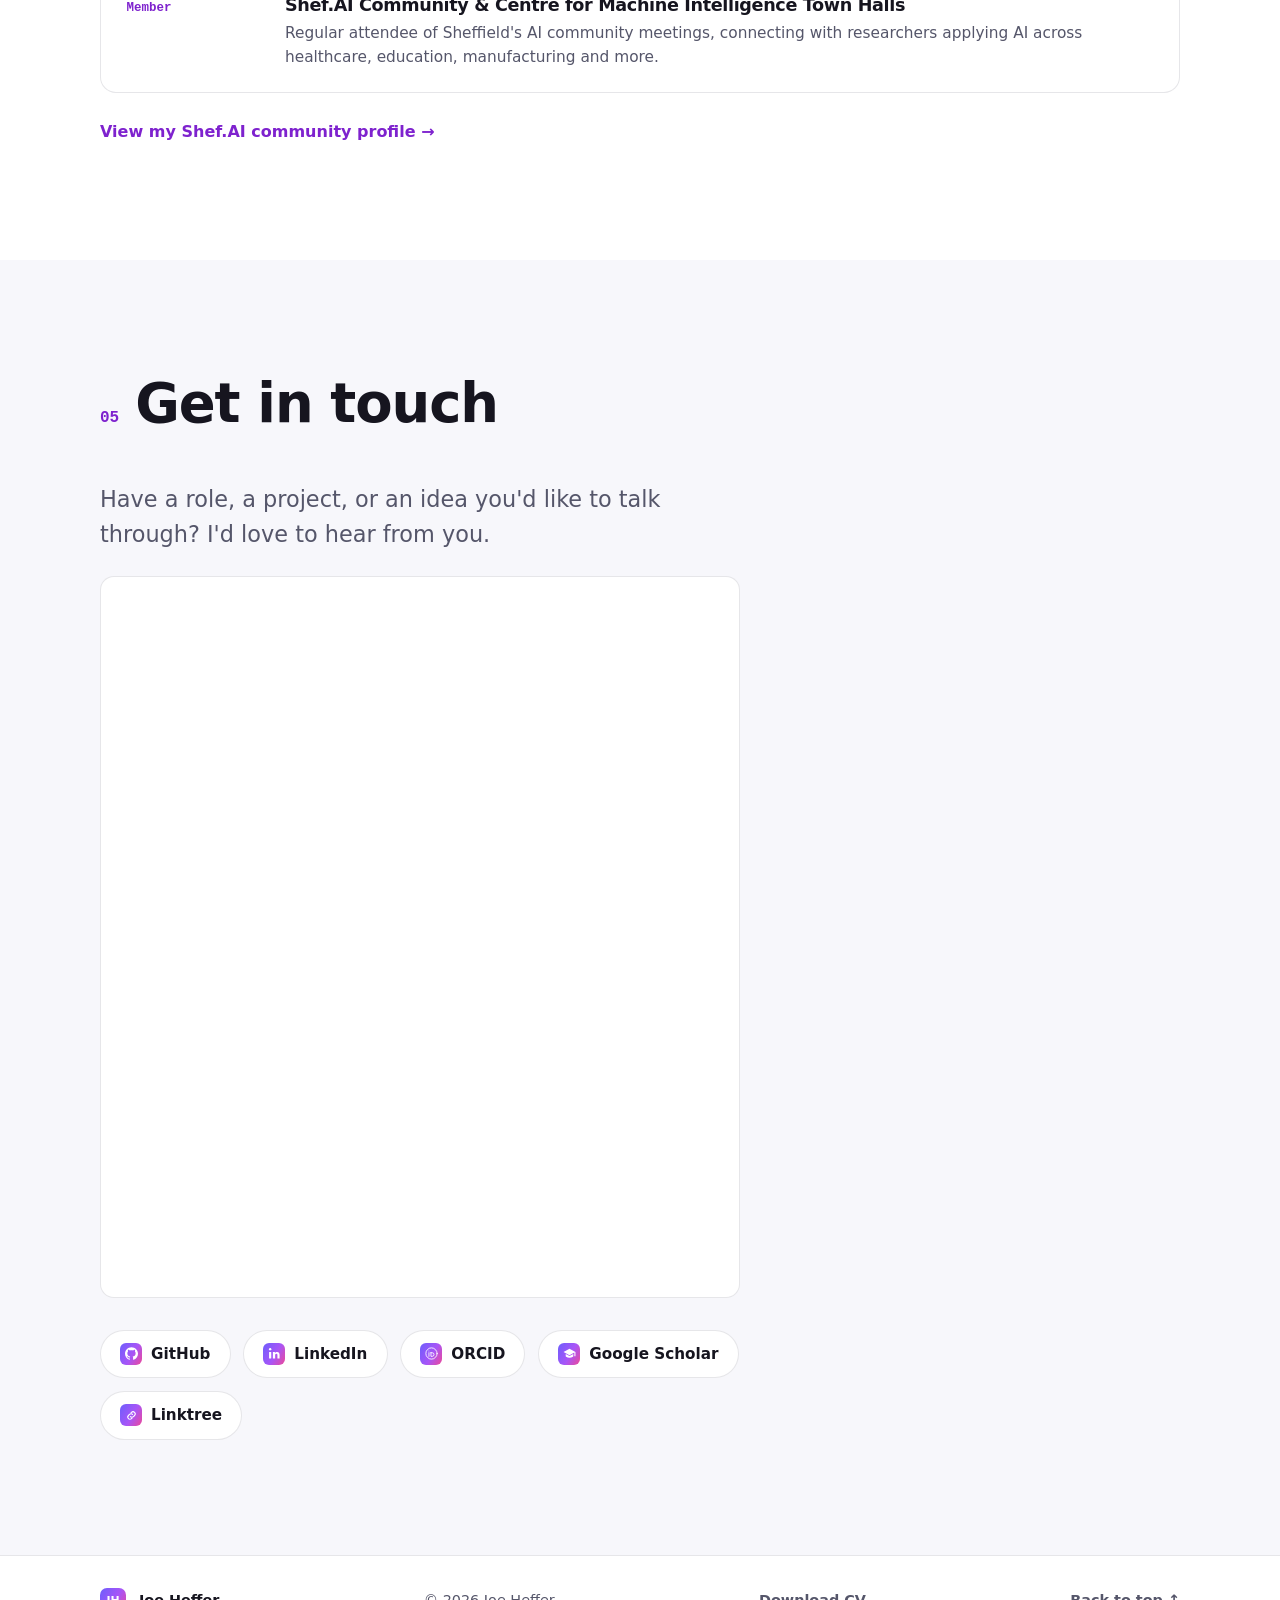
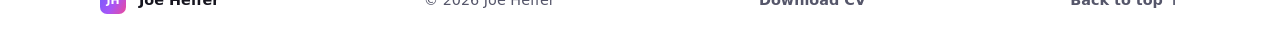
==== commit 09ebadc8: "Add Automatic Transcription talk (Zenodo) to AI & Research Co-Authored-By: Claude Sonnet 5.5 <norepl" ====
--- a/index.html
+++ b/index.html
@@ -506,6 +506,25 @@
                 suites, and hands-on workshops on AI tools, literature searching and interdisciplinary
                 collaboration. A second day of NVIDIA NemoClaw lab workshops followed.
                 <a href="https://sheffield.ac.uk/machine-intelligence/news/sheffield-researchers-explore-ai-research-matters" target="_blank" rel="noopener noreferrer">Read the University news story<span aria-hidden="true"> →</span></a>
+              </p>
+            </div>
+          </li>
+
+          <li class="ai-list__item reveal">
+            <span class="ai-list__role">Speaker</span>
+            <div class="ai-list__body">
+              <h3 class="ai-list__title">
+                <a href="https://doi.org/10.5281/zenodo.22234723" target="_blank" rel="noopener noreferrer">
+                  Automatic Transcription: Building a Safe, On-Premises Service for Sensitive Research Data
+                </a>
+              </h3>
+              <p>
+                Talk on delivering Scriber, an open-source, on-premises transcription service that runs
+                OpenAI Whisper on university infrastructure, so sensitive research recordings never leave
+                institutional systems. Researchers drop a file into their Research Storage folder and
+                collect the transcript there. The talk covers the route from support tickets to a supported
+                service, including information security review, user testing and helpdesk integration.
+                <a href="https://doi.org/10.5281/zenodo.22234723" target="_blank" rel="noopener noreferrer">View on Zenodo<span aria-hidden="true"> →</span></a>
               </p>
             </div>
           </li>
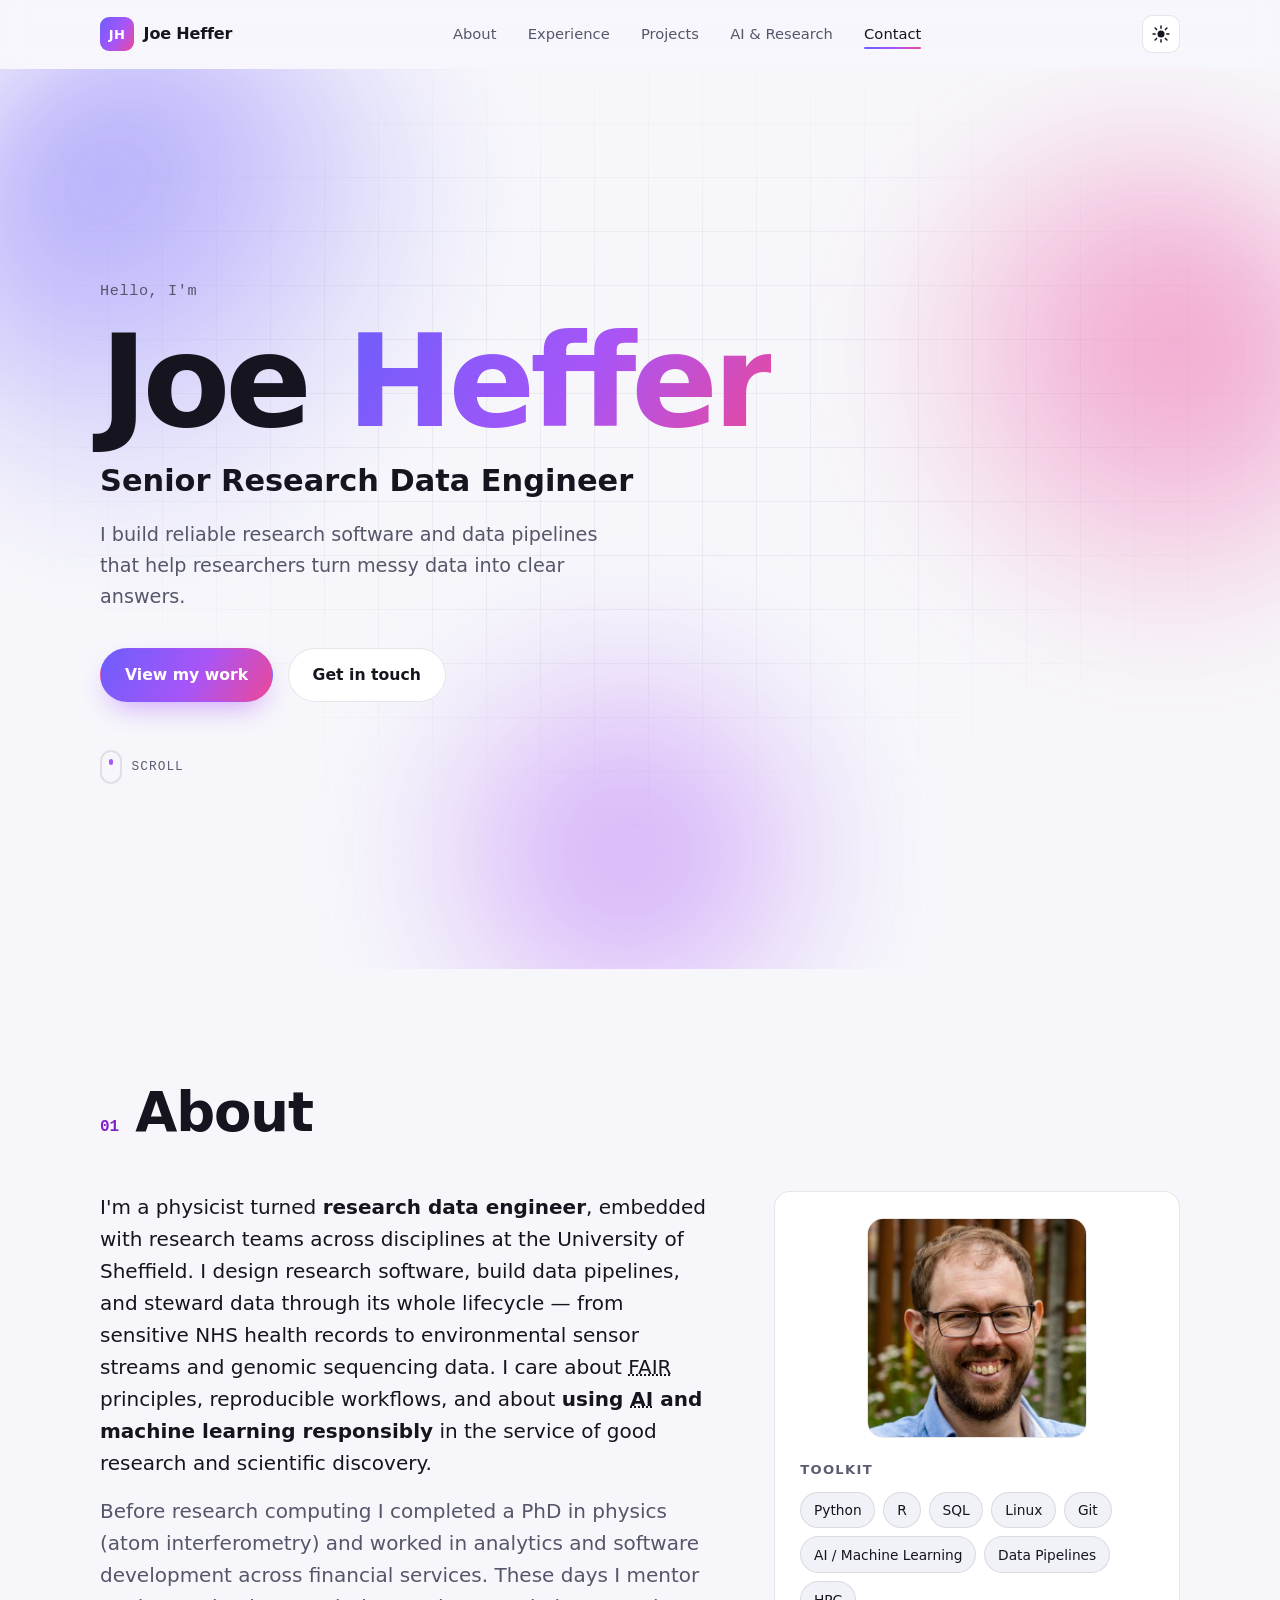
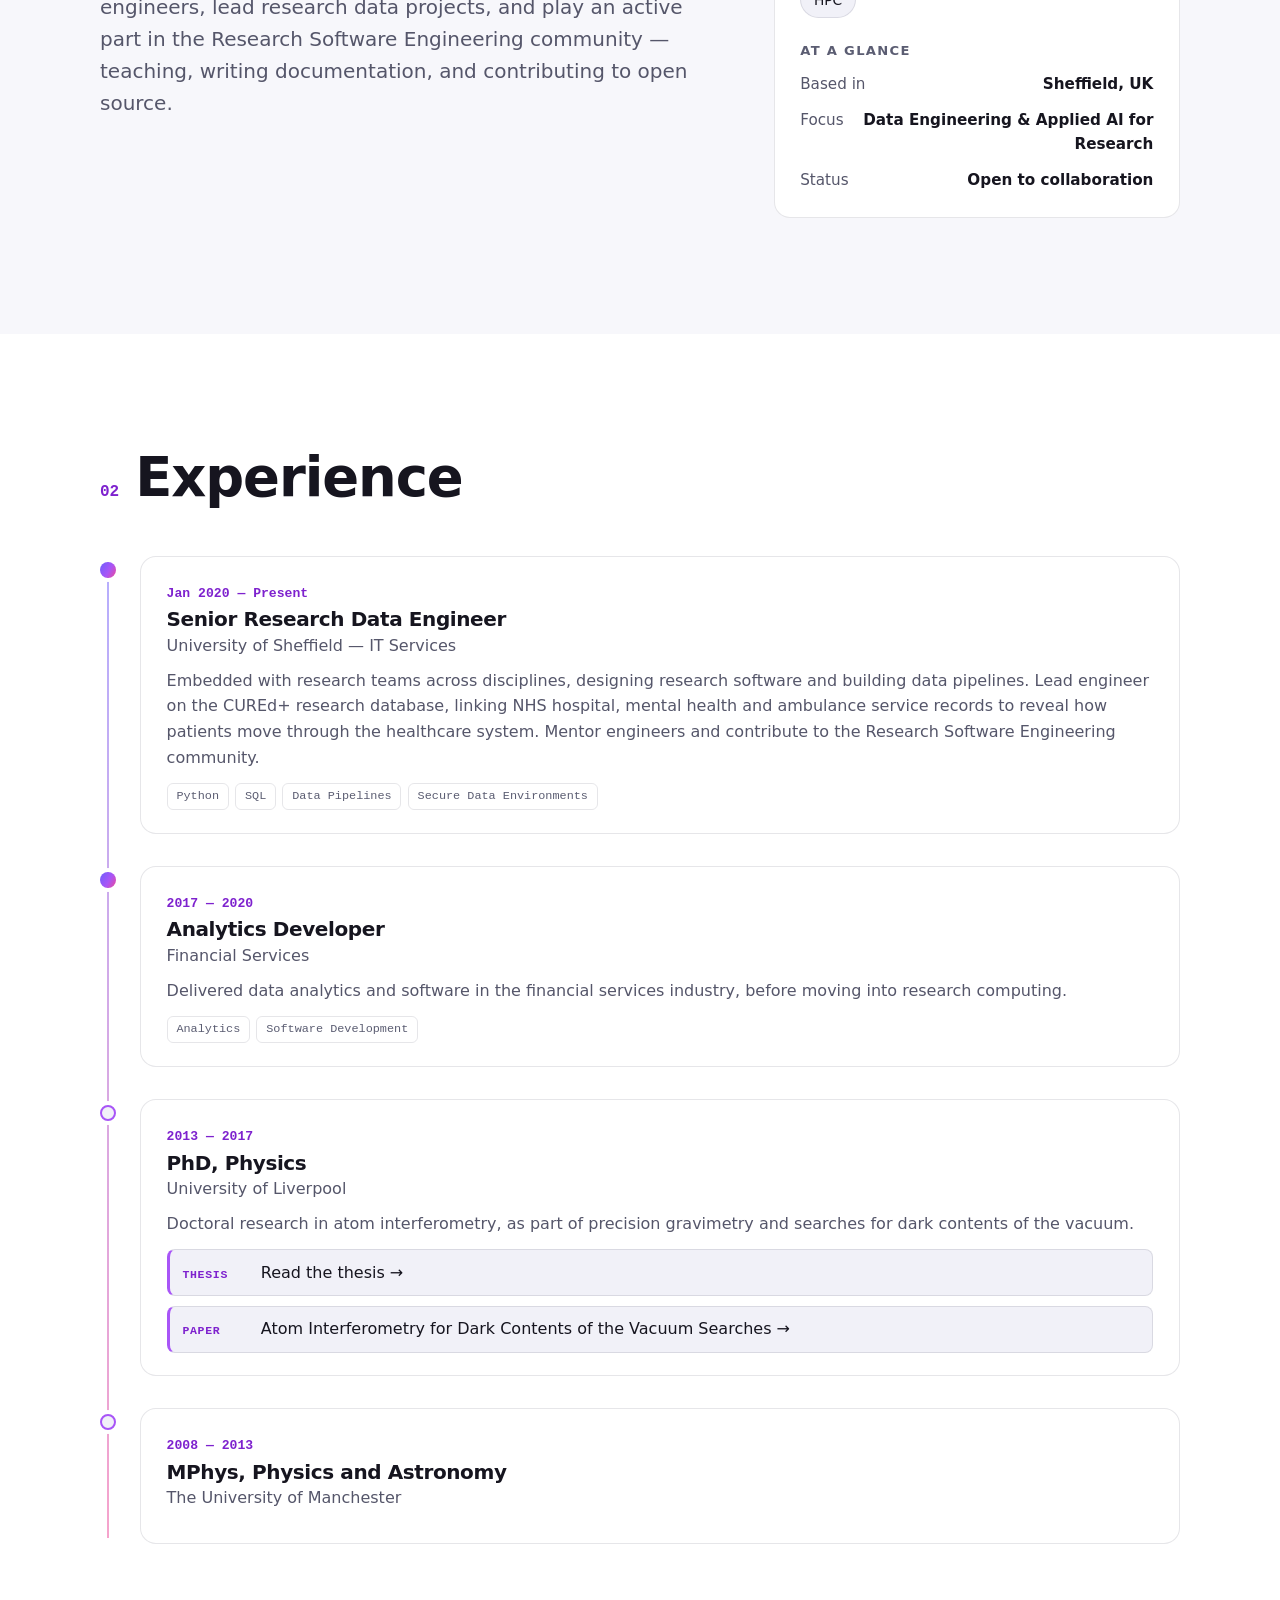
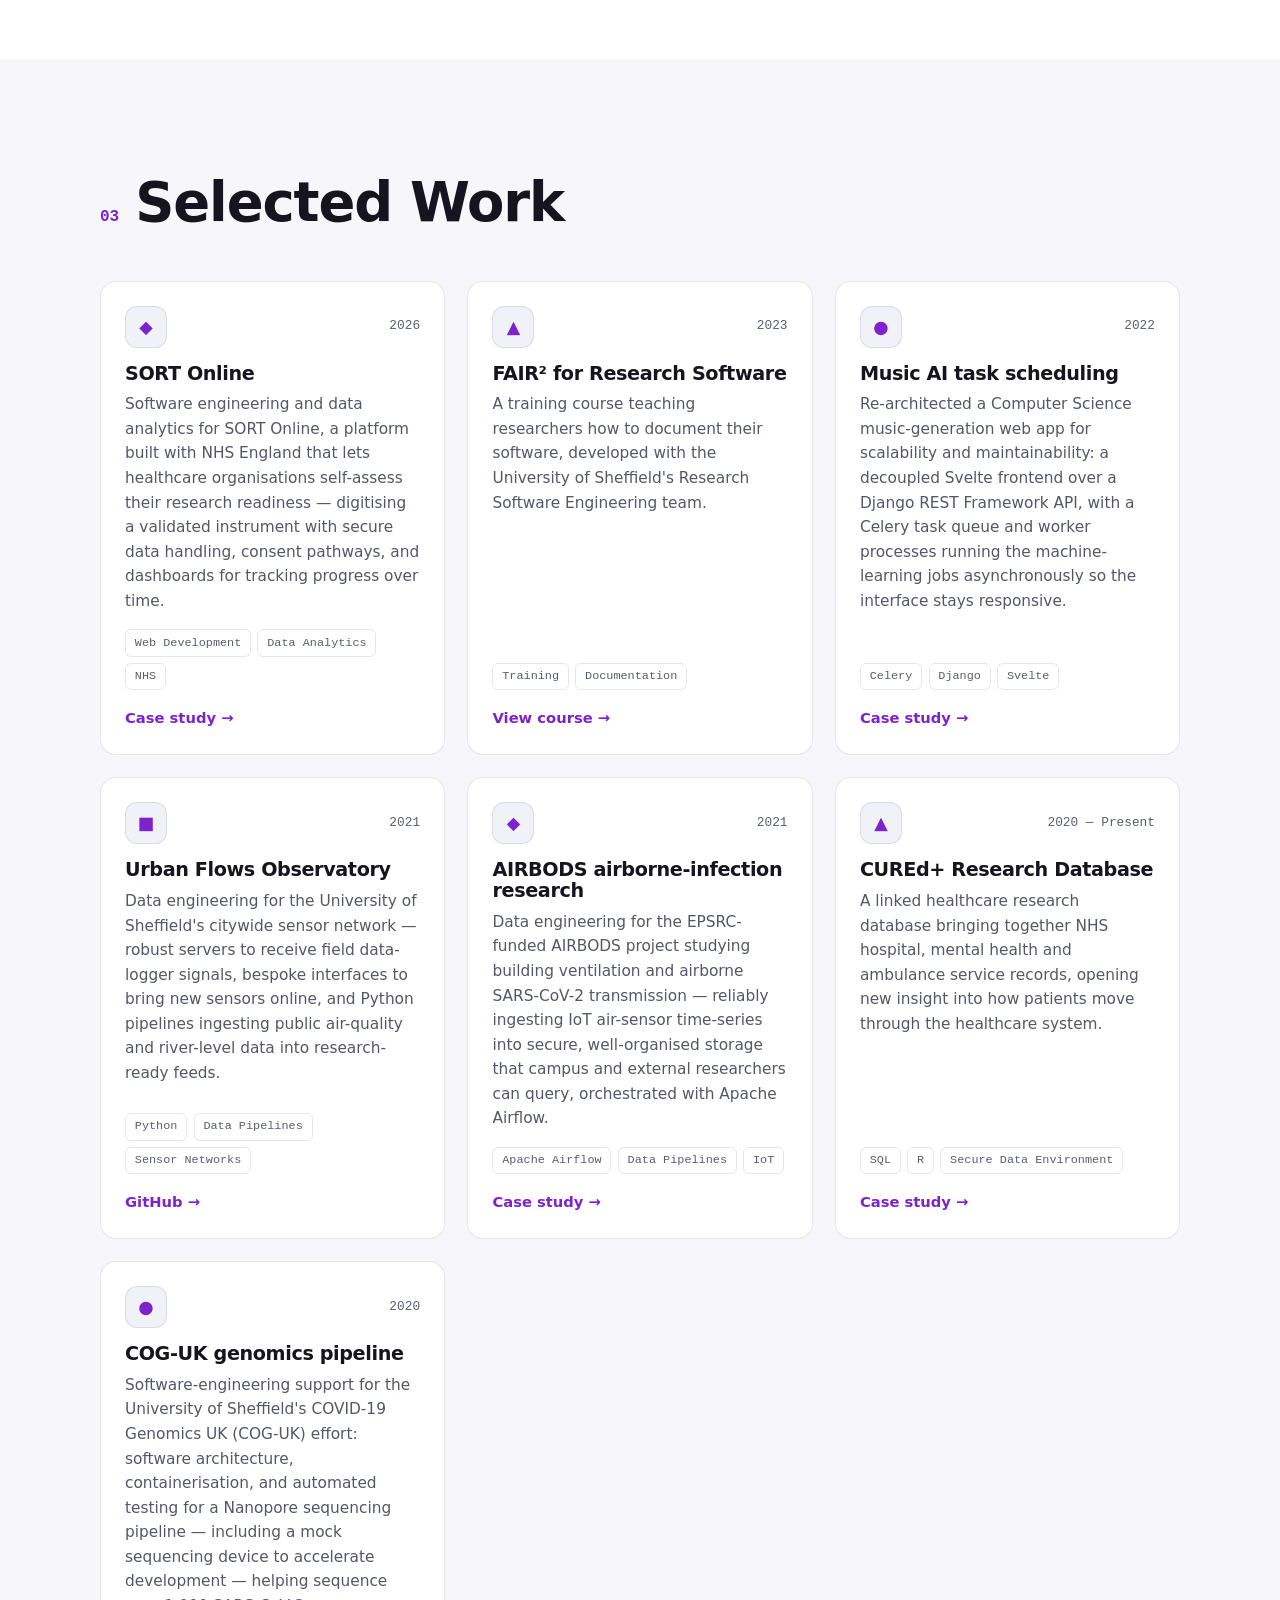
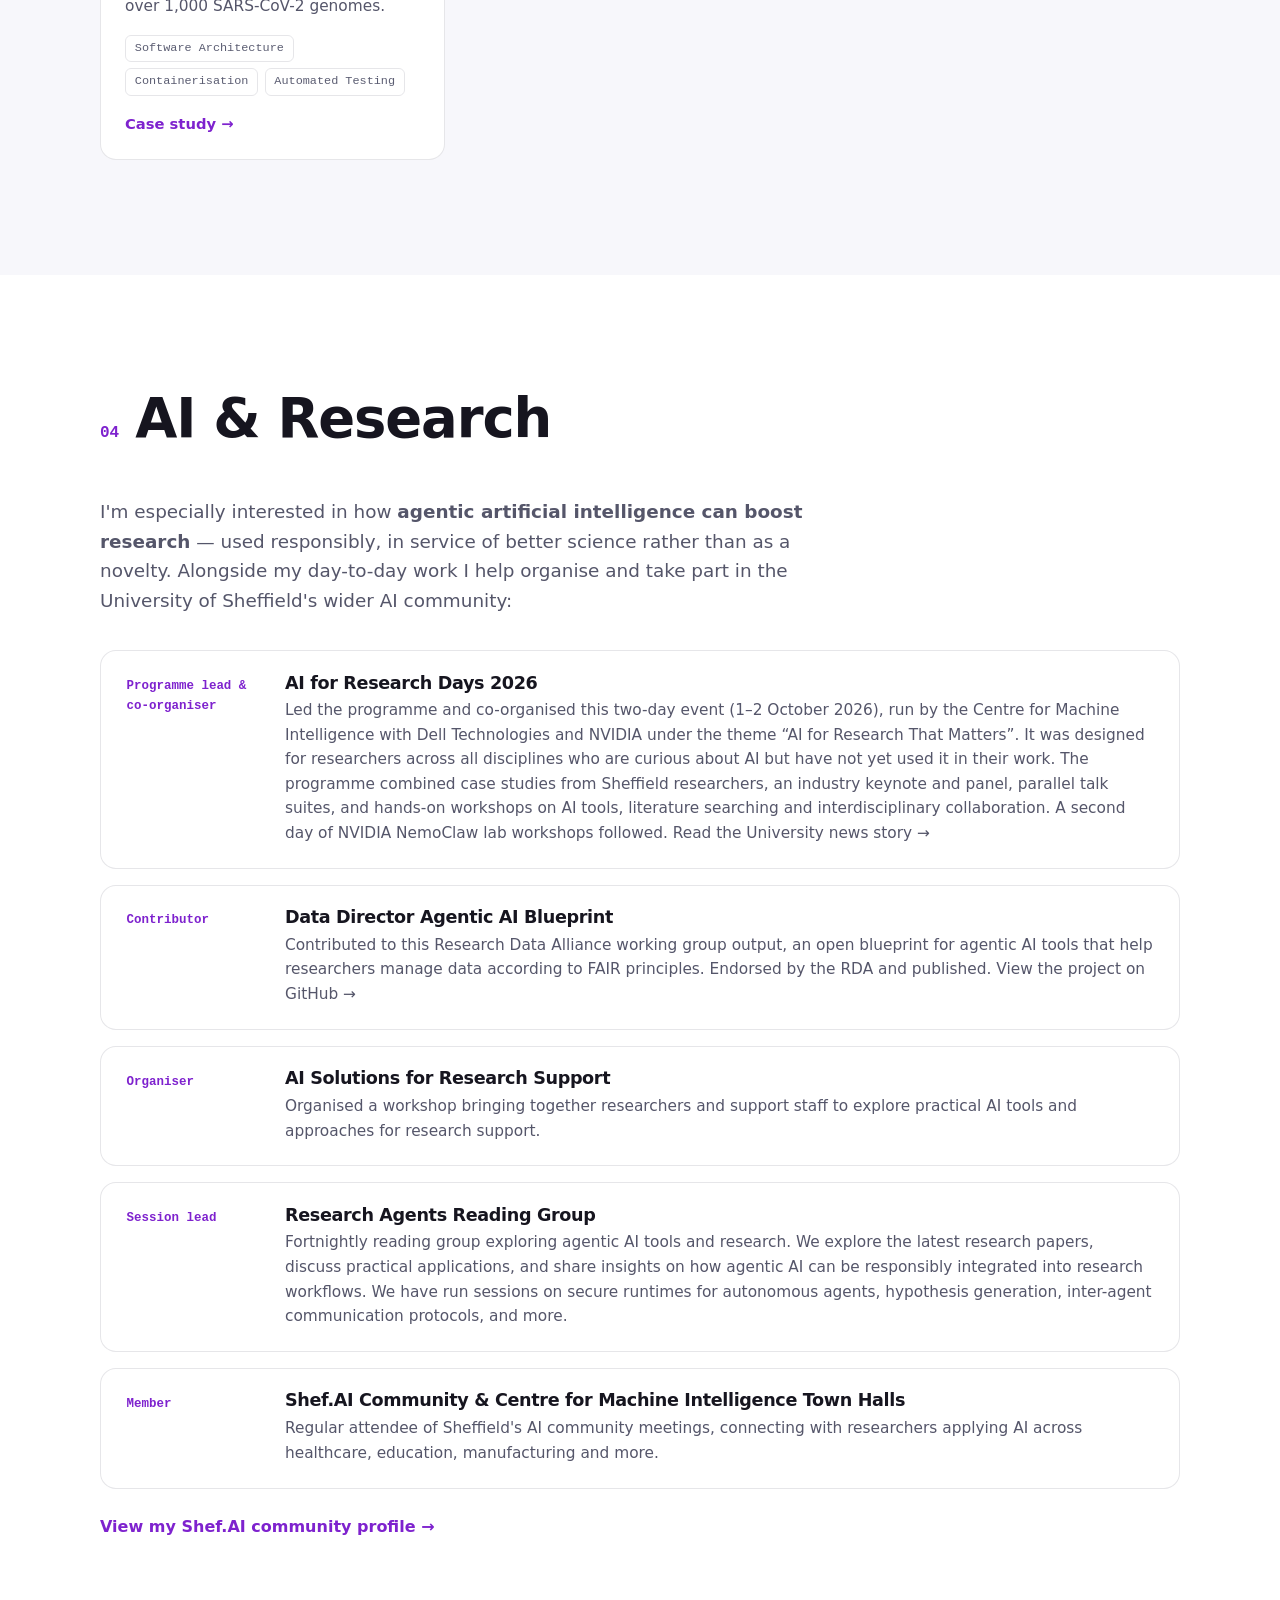
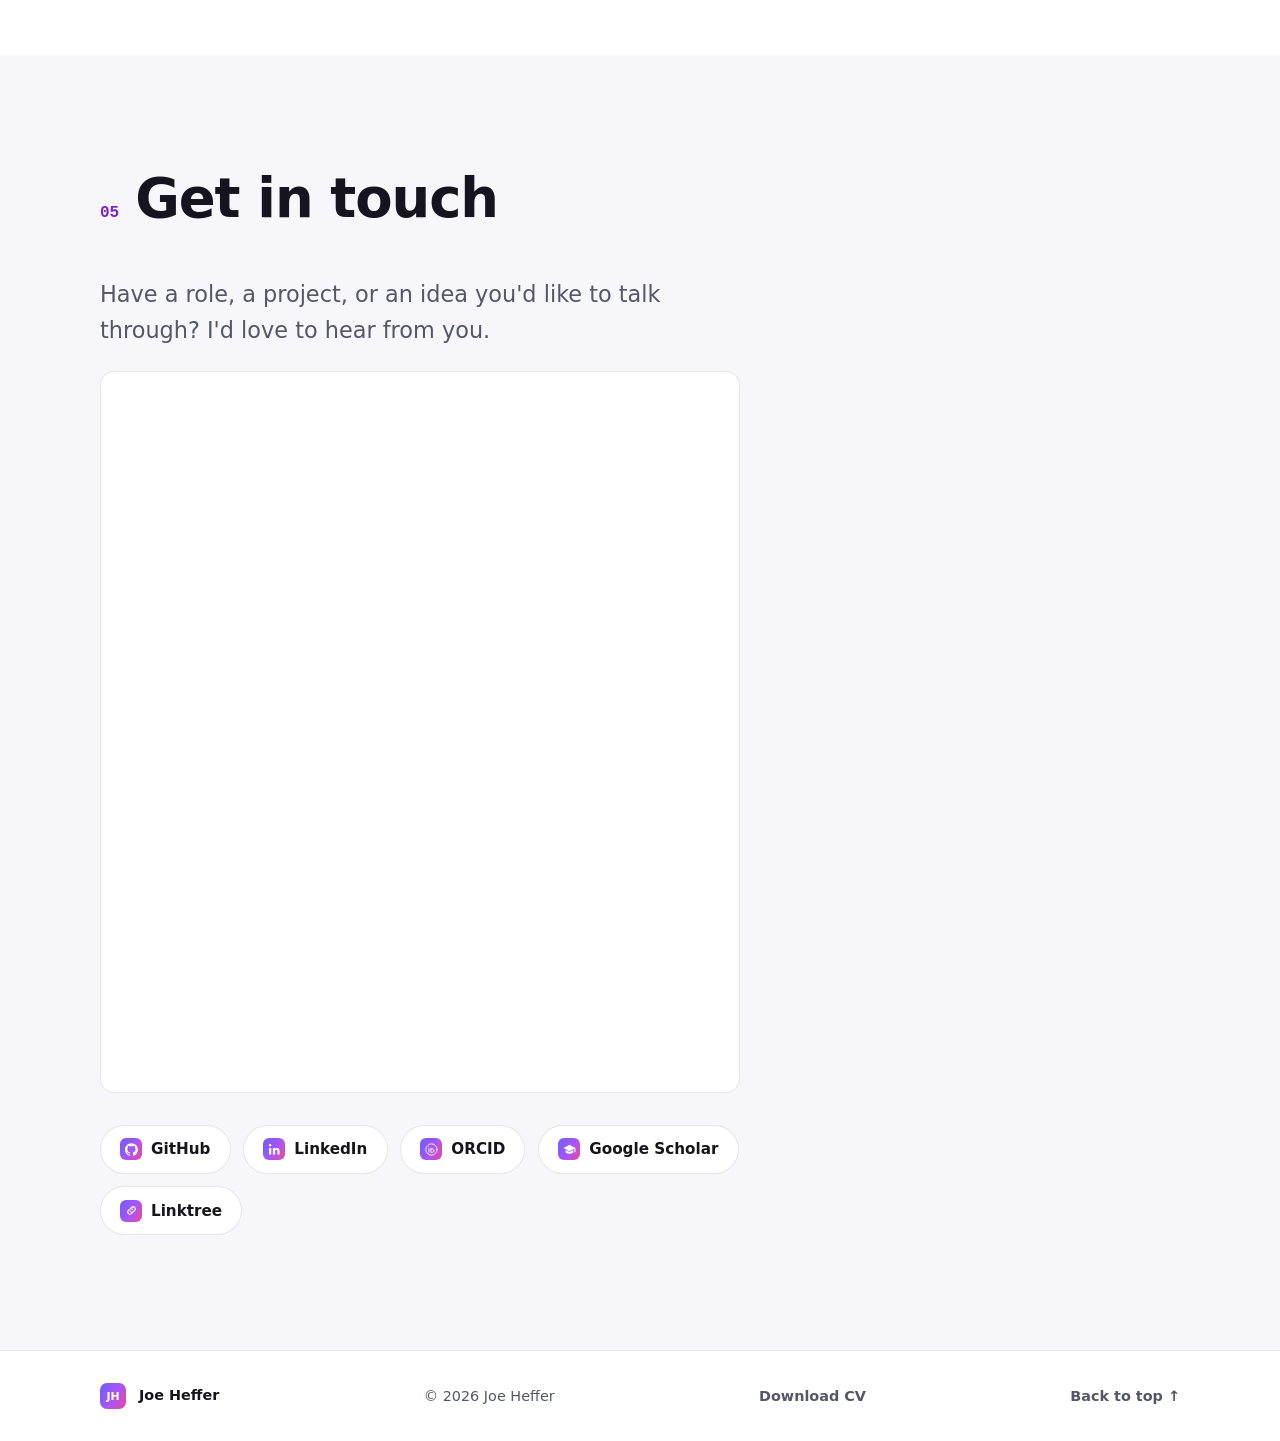
==== commit 867dff85: "Link Data Director GitHub repository from AI section Co-Authored-By: Claude Sonnet 5.5 <noreply@anth" ====
--- a/index.html
+++ b/index.html
@@ -511,25 +511,6 @@
           </li>
 
           <li class="ai-list__item reveal">
-            <span class="ai-list__role">Speaker</span>
-            <div class="ai-list__body">
-              <h3 class="ai-list__title">
-                <a href="https://doi.org/10.5281/zenodo.22234723" target="_blank" rel="noopener noreferrer">
-                  Automatic Transcription: Building a Safe, On-Premises Service for Sensitive Research Data
-                </a>
-              </h3>
-              <p>
-                Talk on delivering Scriber, an open-source, on-premises transcription service that runs
-                OpenAI Whisper on university infrastructure, so sensitive research recordings never leave
-                institutional systems. Researchers drop a file into their Research Storage folder and
-                collect the transcript there. The talk covers the route from support tickets to a supported
-                service, including information security review, user testing and helpdesk integration.
-                <a href="https://doi.org/10.5281/zenodo.22234723" target="_blank" rel="noopener noreferrer">View on Zenodo<span aria-hidden="true"> →</span></a>
-              </p>
-            </div>
-          </li>
-
-          <li class="ai-list__item reveal">
             <span class="ai-list__role">Contributor</span>
             <div class="ai-list__body">
               <h3 class="ai-list__title">
@@ -541,6 +522,7 @@
                 Contributed to this Research Data Alliance working group output, an open
                 blueprint for agentic AI tools that help researchers manage data according
                 to FAIR principles. Endorsed by the RDA and published.
+                <a href="https://github.com/data-director-agent/data-director" target="_blank" rel="noopener noreferrer">View the project on GitHub<span aria-hidden="true"> →</span></a>
               </p>
             </div>
           </li>
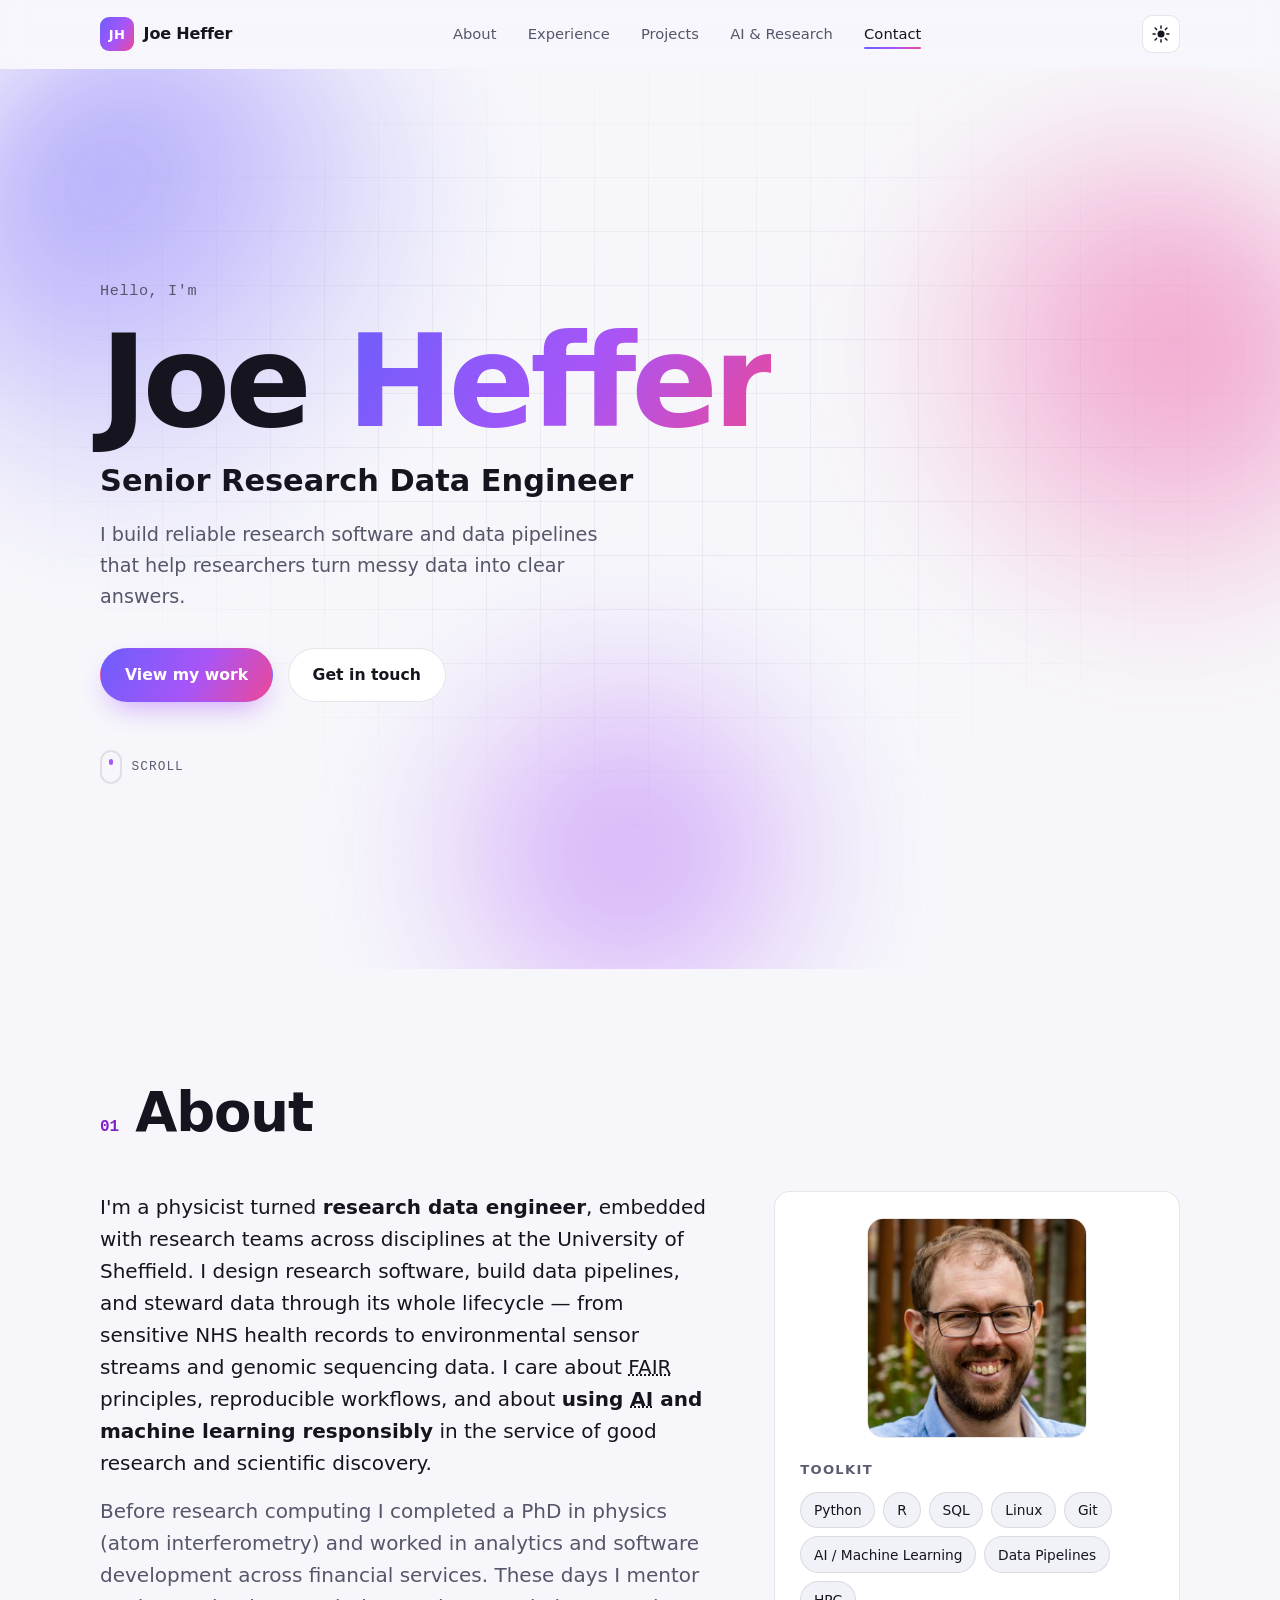
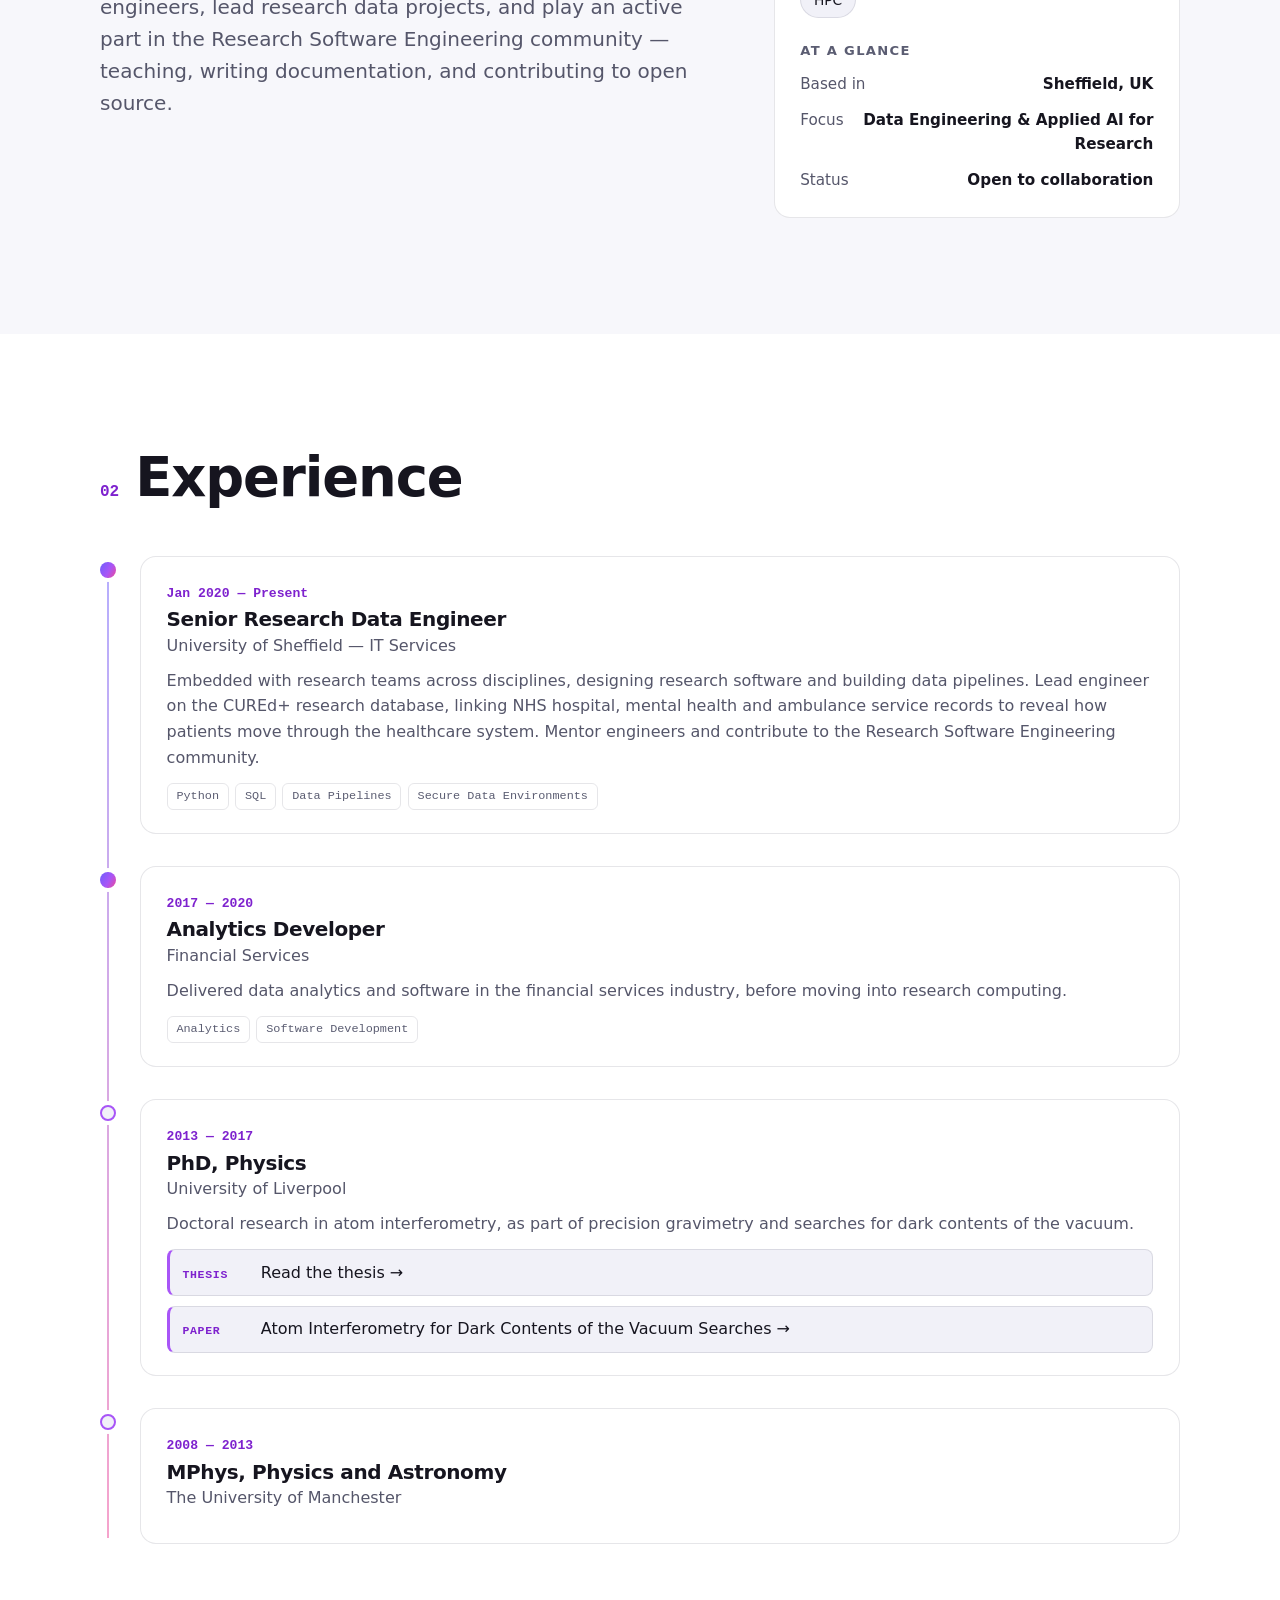
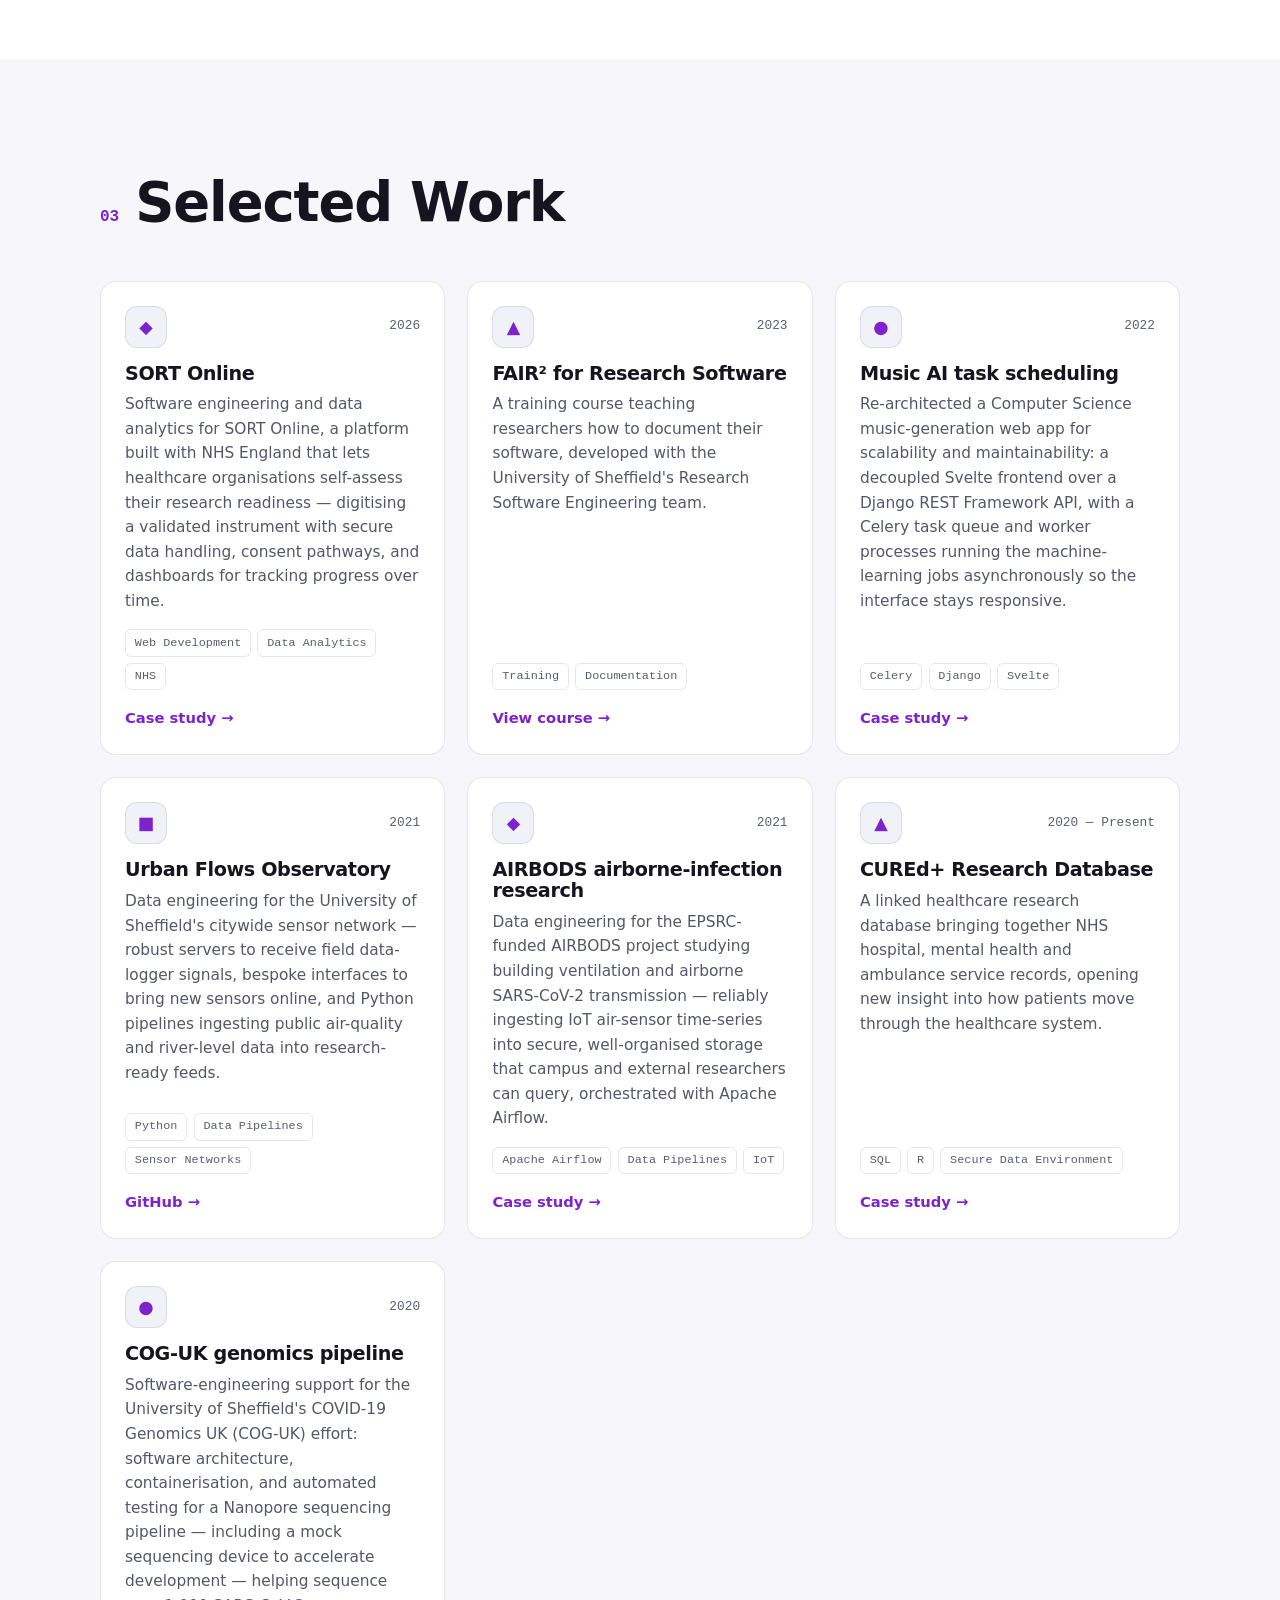
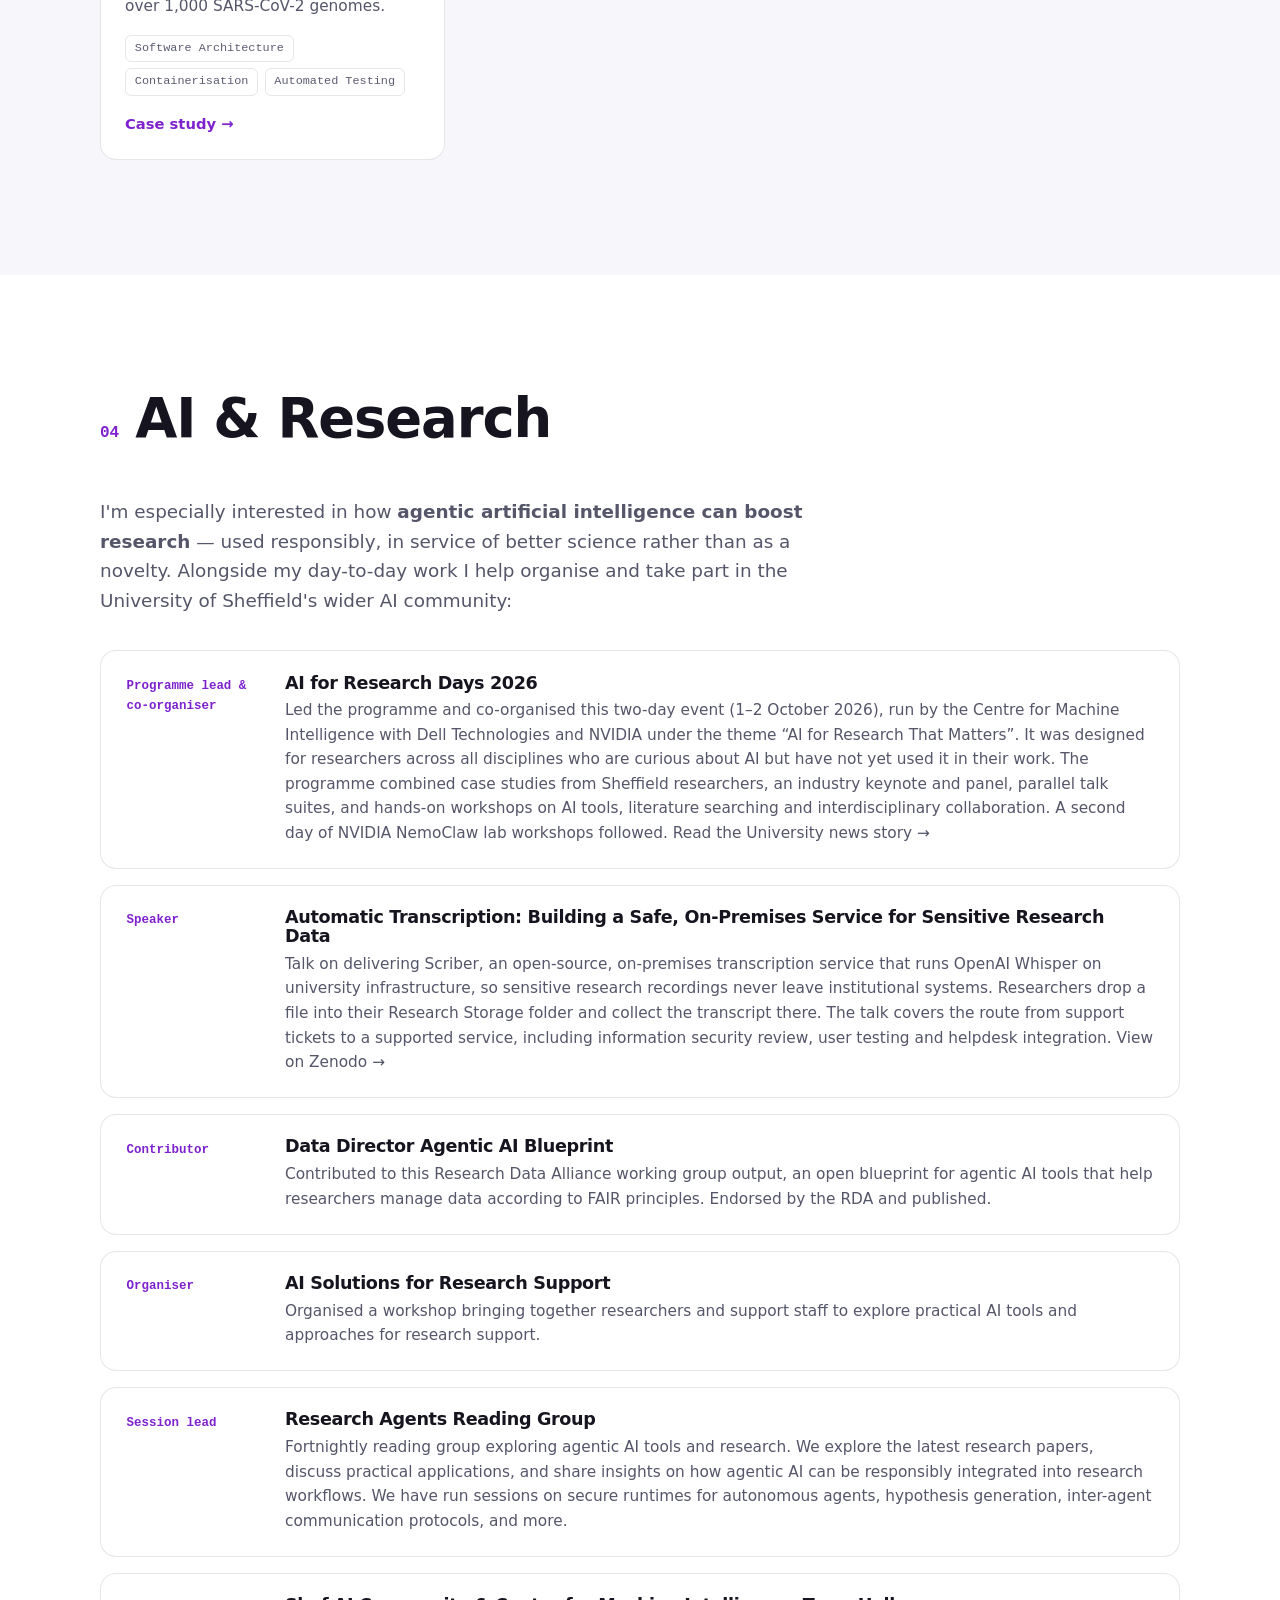
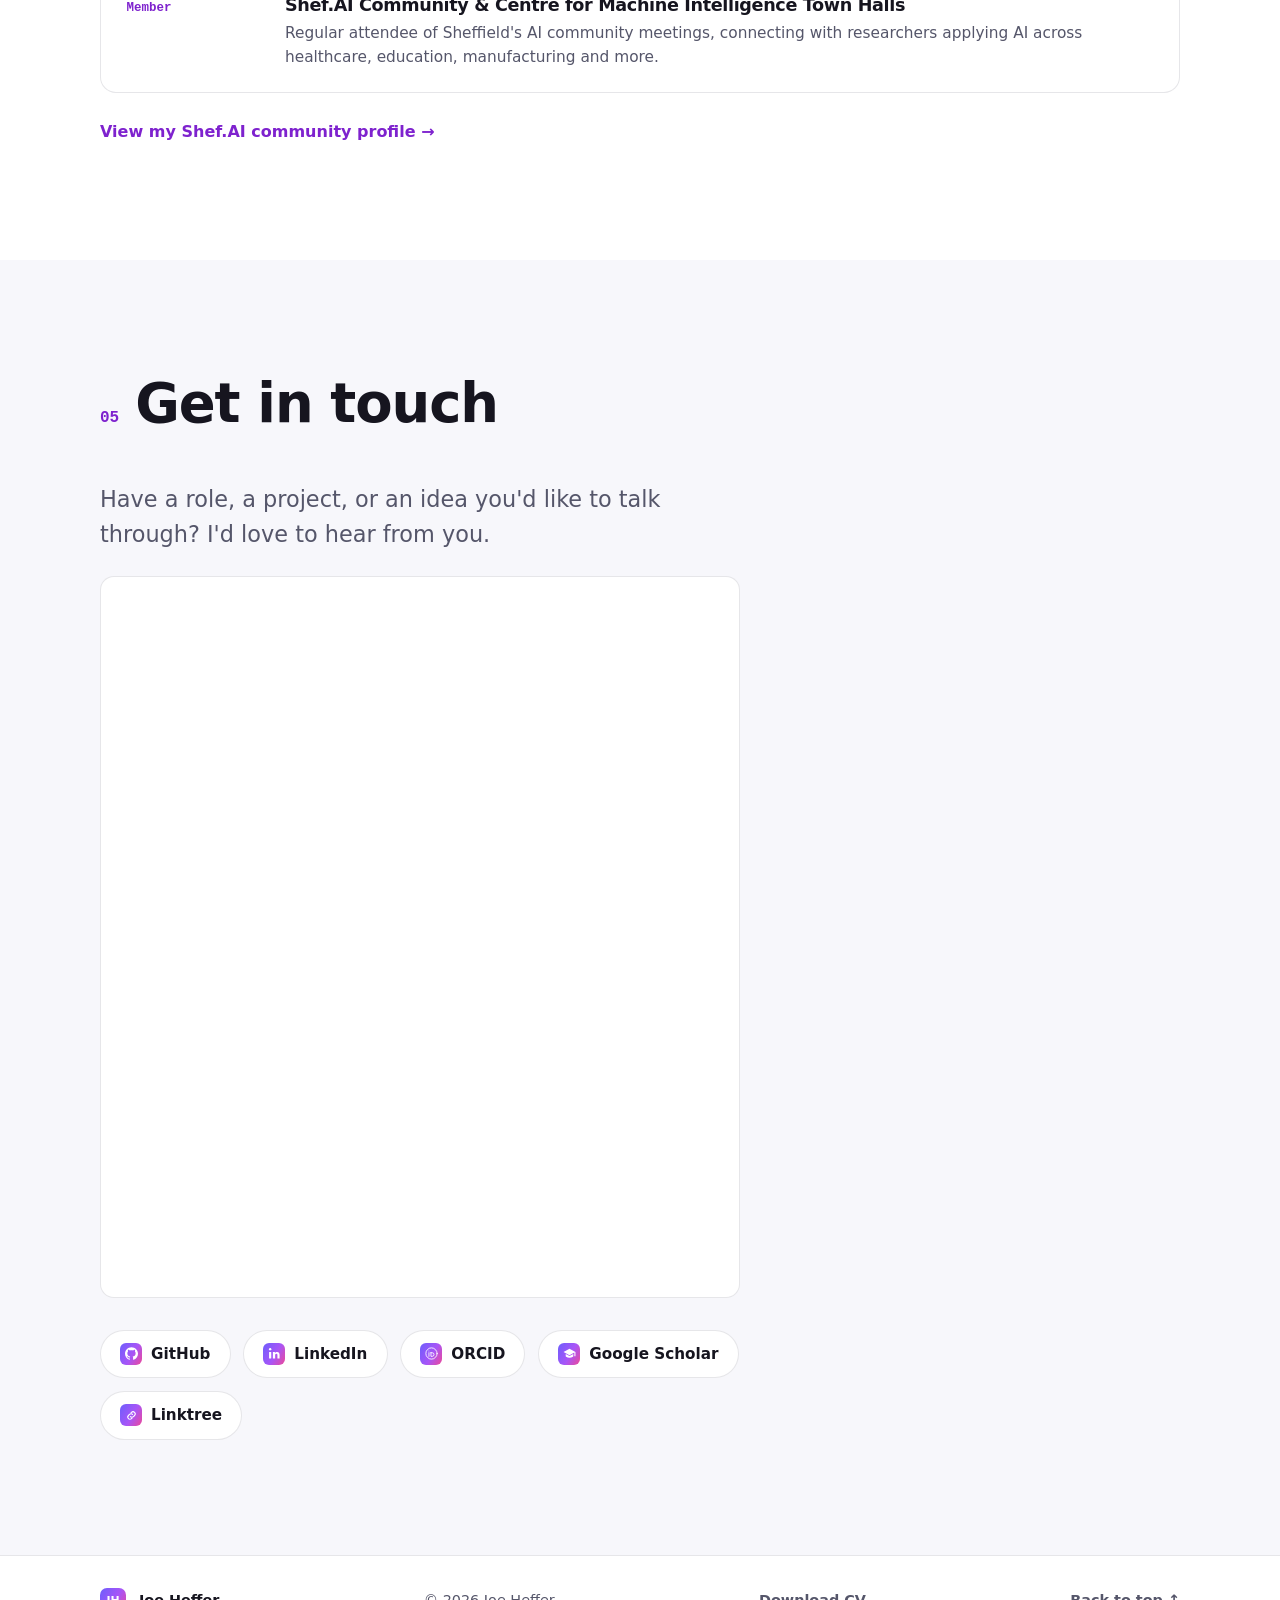
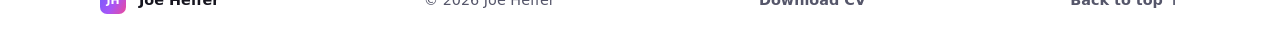
==== commit 8c87ce98: "Add Automatic Transcription talk (Zenodo) to AI & Research (#28) Claude-Session: https://claude.ai/c" ====
--- a/index.html
+++ b/index.html
@@ -511,6 +511,25 @@
           </li>
 
           <li class="ai-list__item reveal">
+            <span class="ai-list__role">Speaker</span>
+            <div class="ai-list__body">
+              <h3 class="ai-list__title">
+                <a href="https://doi.org/10.5281/zenodo.22234723" target="_blank" rel="noopener noreferrer">
+                  Automatic Transcription: Building a Safe, On-Premises Service for Sensitive Research Data
+                </a>
+              </h3>
+              <p>
+                Talk on delivering Scriber, an open-source, on-premises transcription service that runs
+                OpenAI Whisper on university infrastructure, so sensitive research recordings never leave
+                institutional systems. Researchers drop a file into their Research Storage folder and
+                collect the transcript there. The talk covers the route from support tickets to a supported
+                service, including information security review, user testing and helpdesk integration.
+                <a href="https://doi.org/10.5281/zenodo.22234723" target="_blank" rel="noopener noreferrer">View on Zenodo<span aria-hidden="true"> →</span></a>
+              </p>
+            </div>
+          </li>
+
+          <li class="ai-list__item reveal">
             <span class="ai-list__role">Contributor</span>
             <div class="ai-list__body">
               <h3 class="ai-list__title">
@@ -522,7 +541,6 @@
                 Contributed to this Research Data Alliance working group output, an open
                 blueprint for agentic AI tools that help researchers manage data according
                 to FAIR principles. Endorsed by the RDA and published.
-                <a href="https://github.com/data-director-agent/data-director" target="_blank" rel="noopener noreferrer">View the project on GitHub<span aria-hidden="true"> →</span></a>
               </p>
             </div>
           </li>
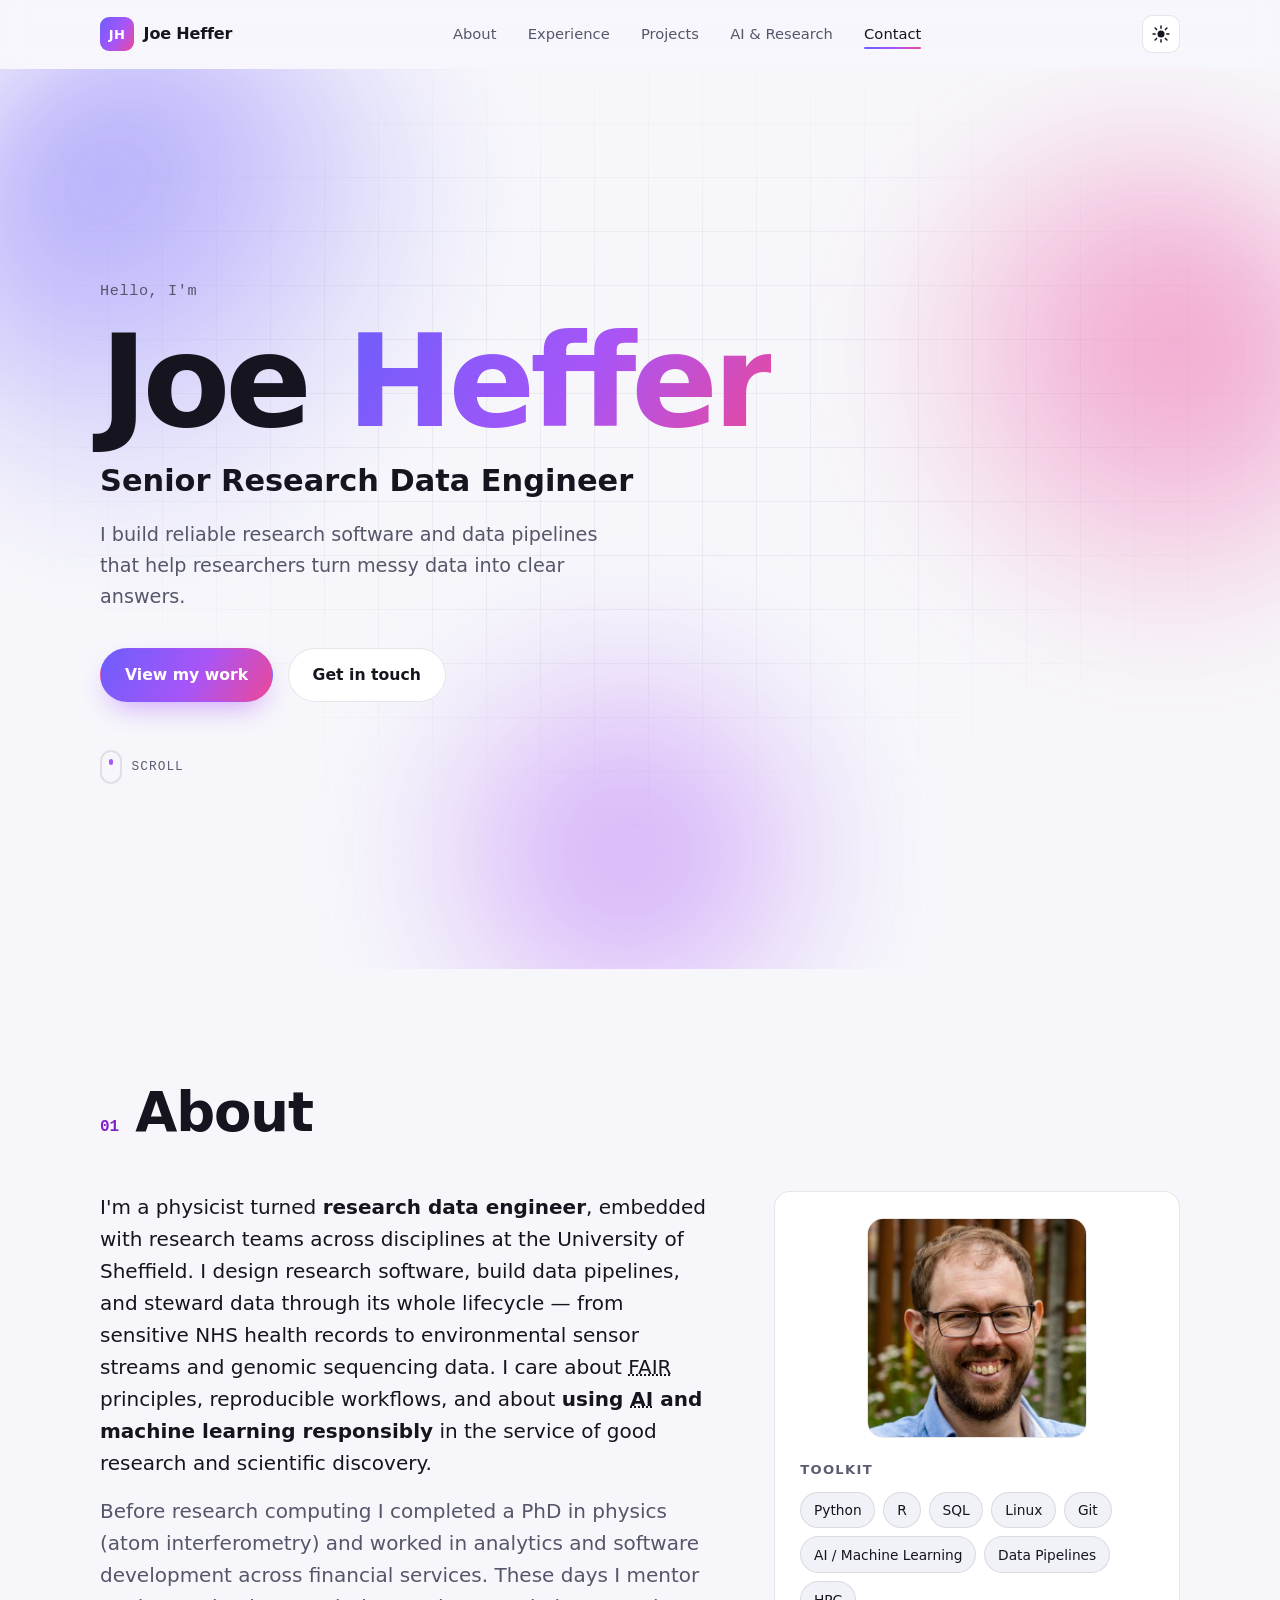
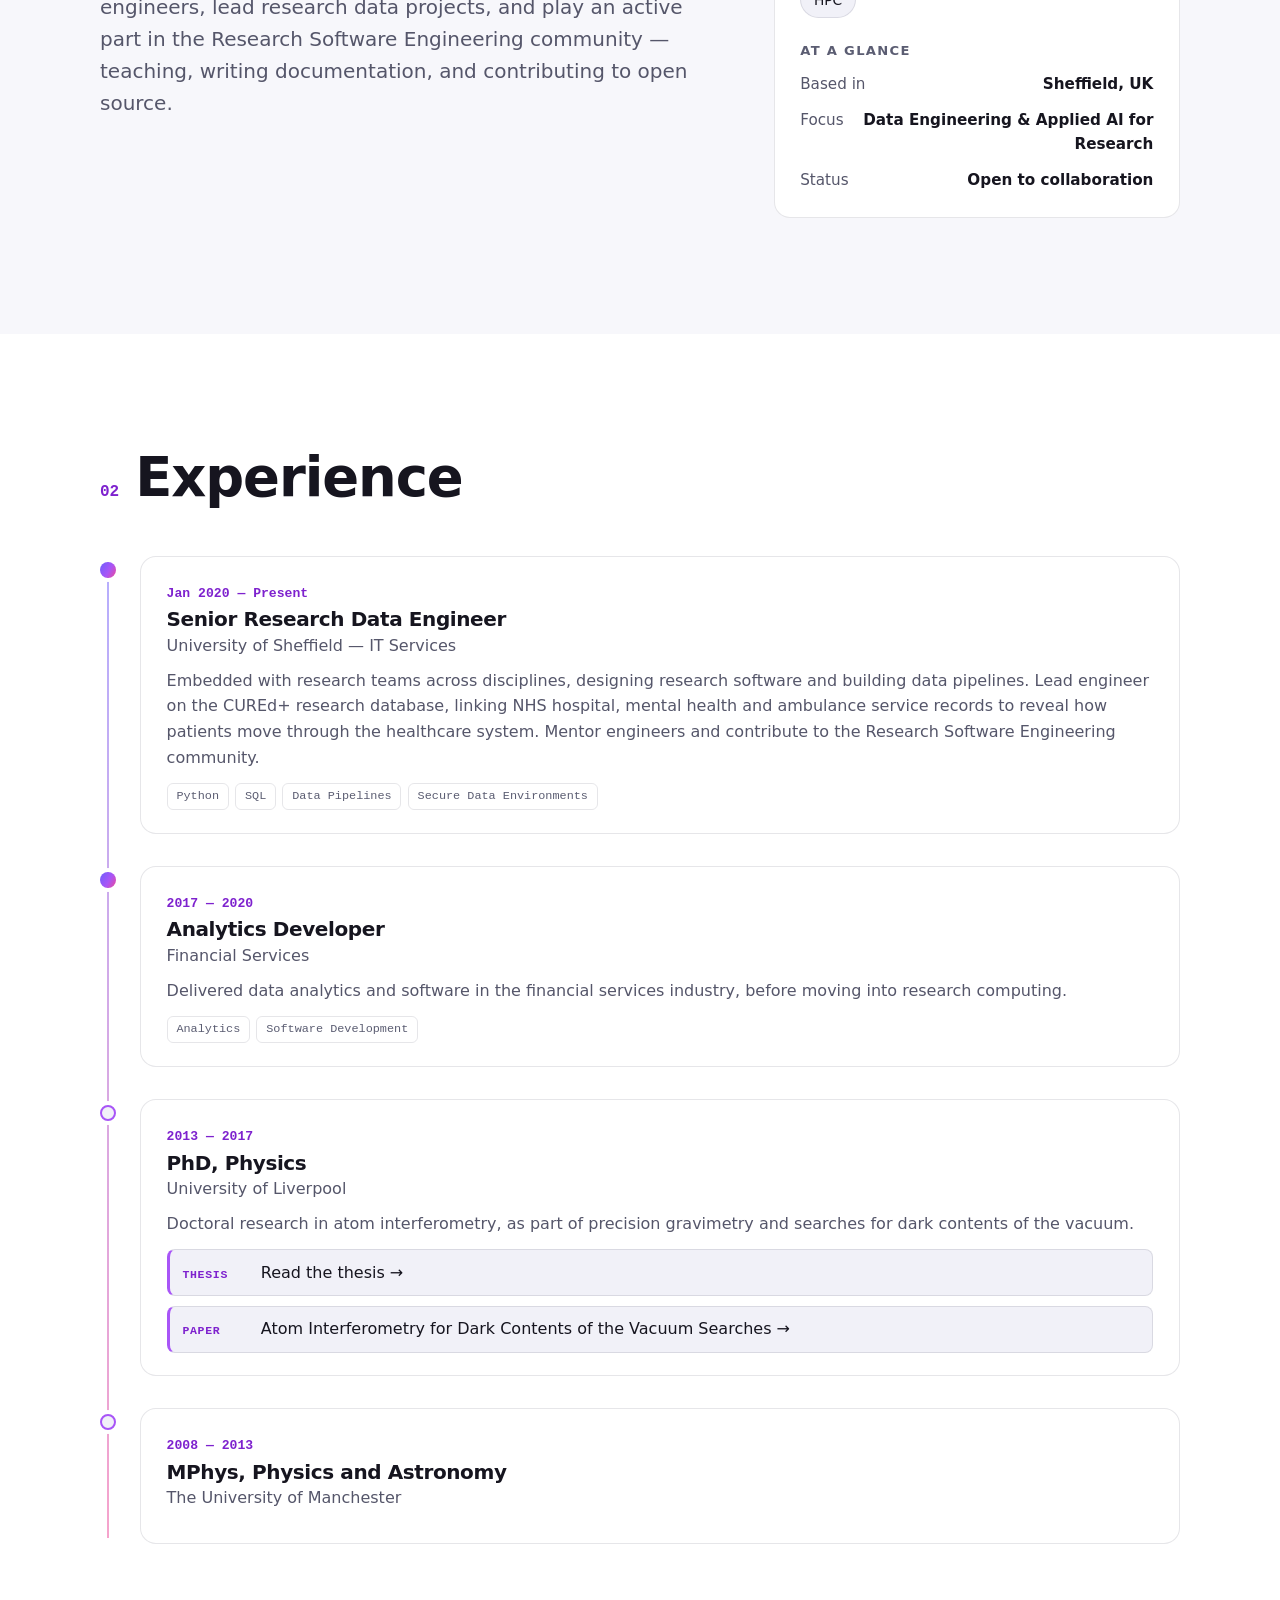
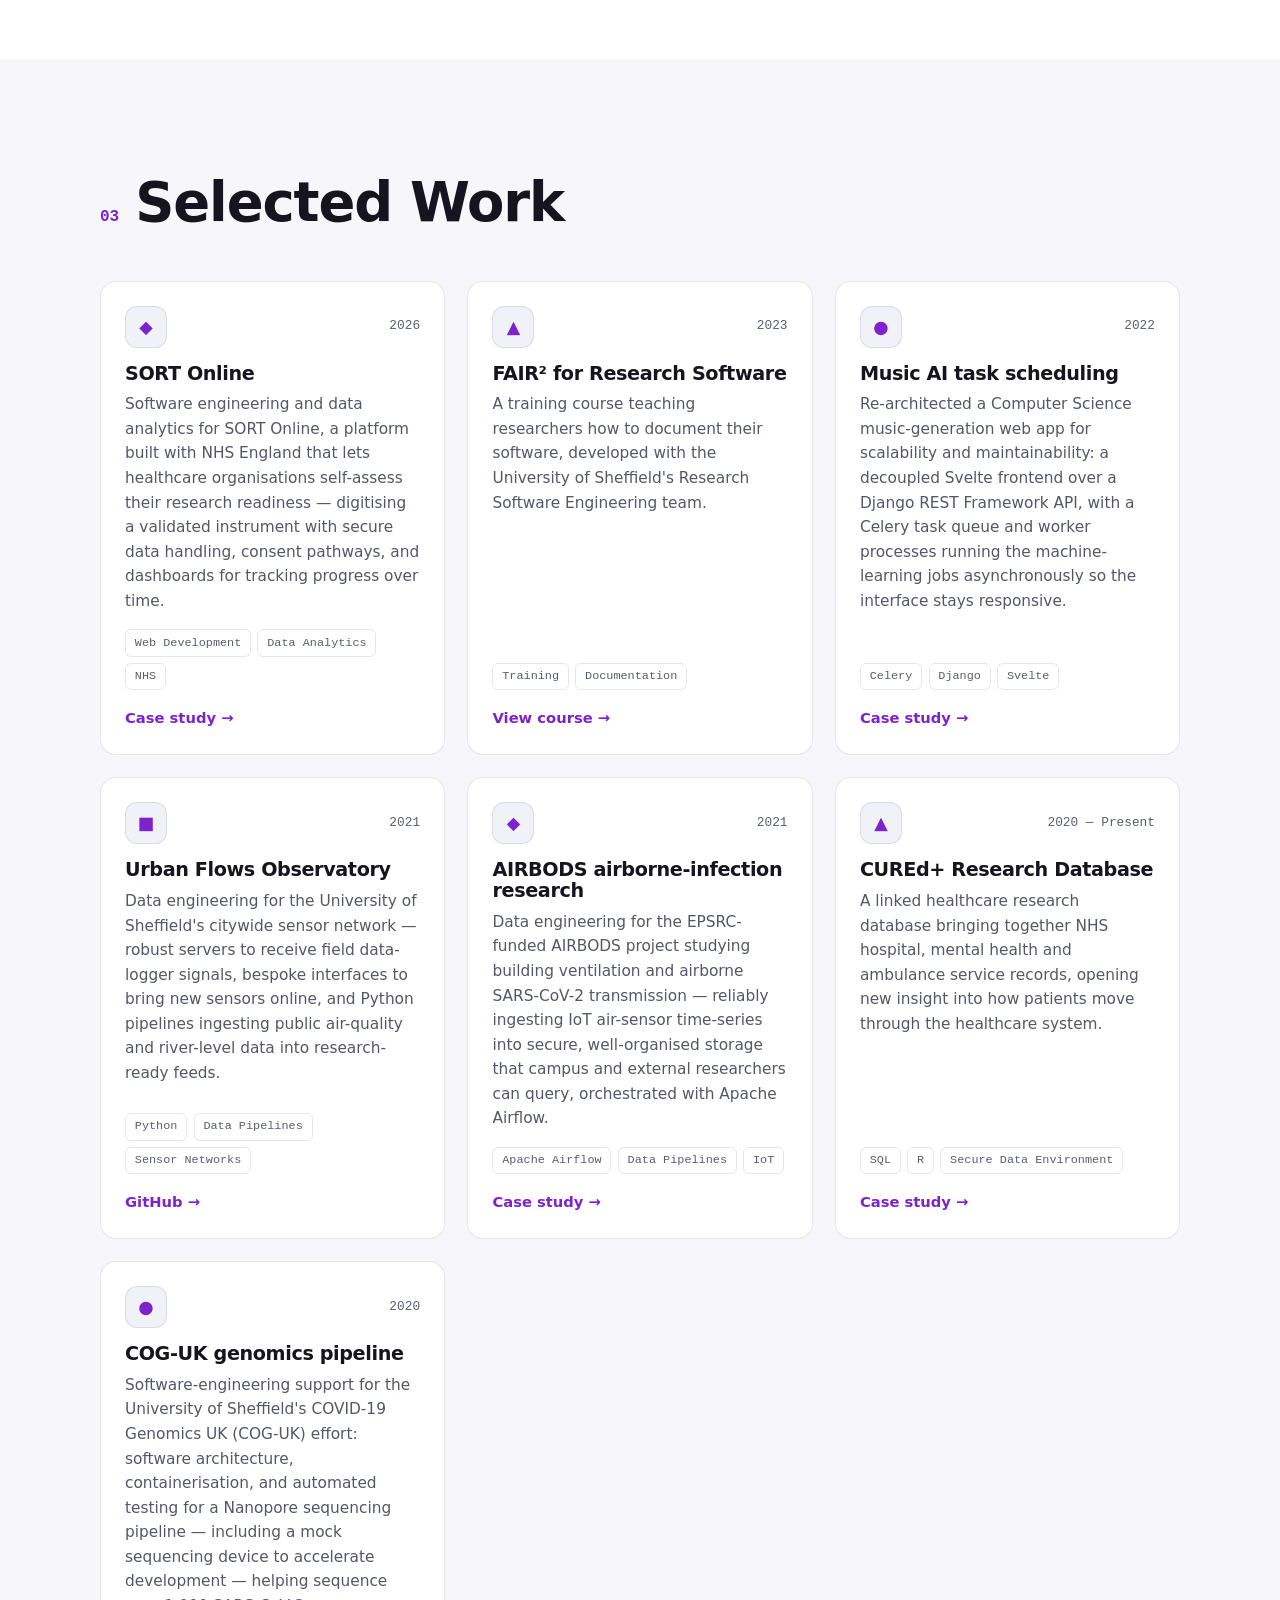
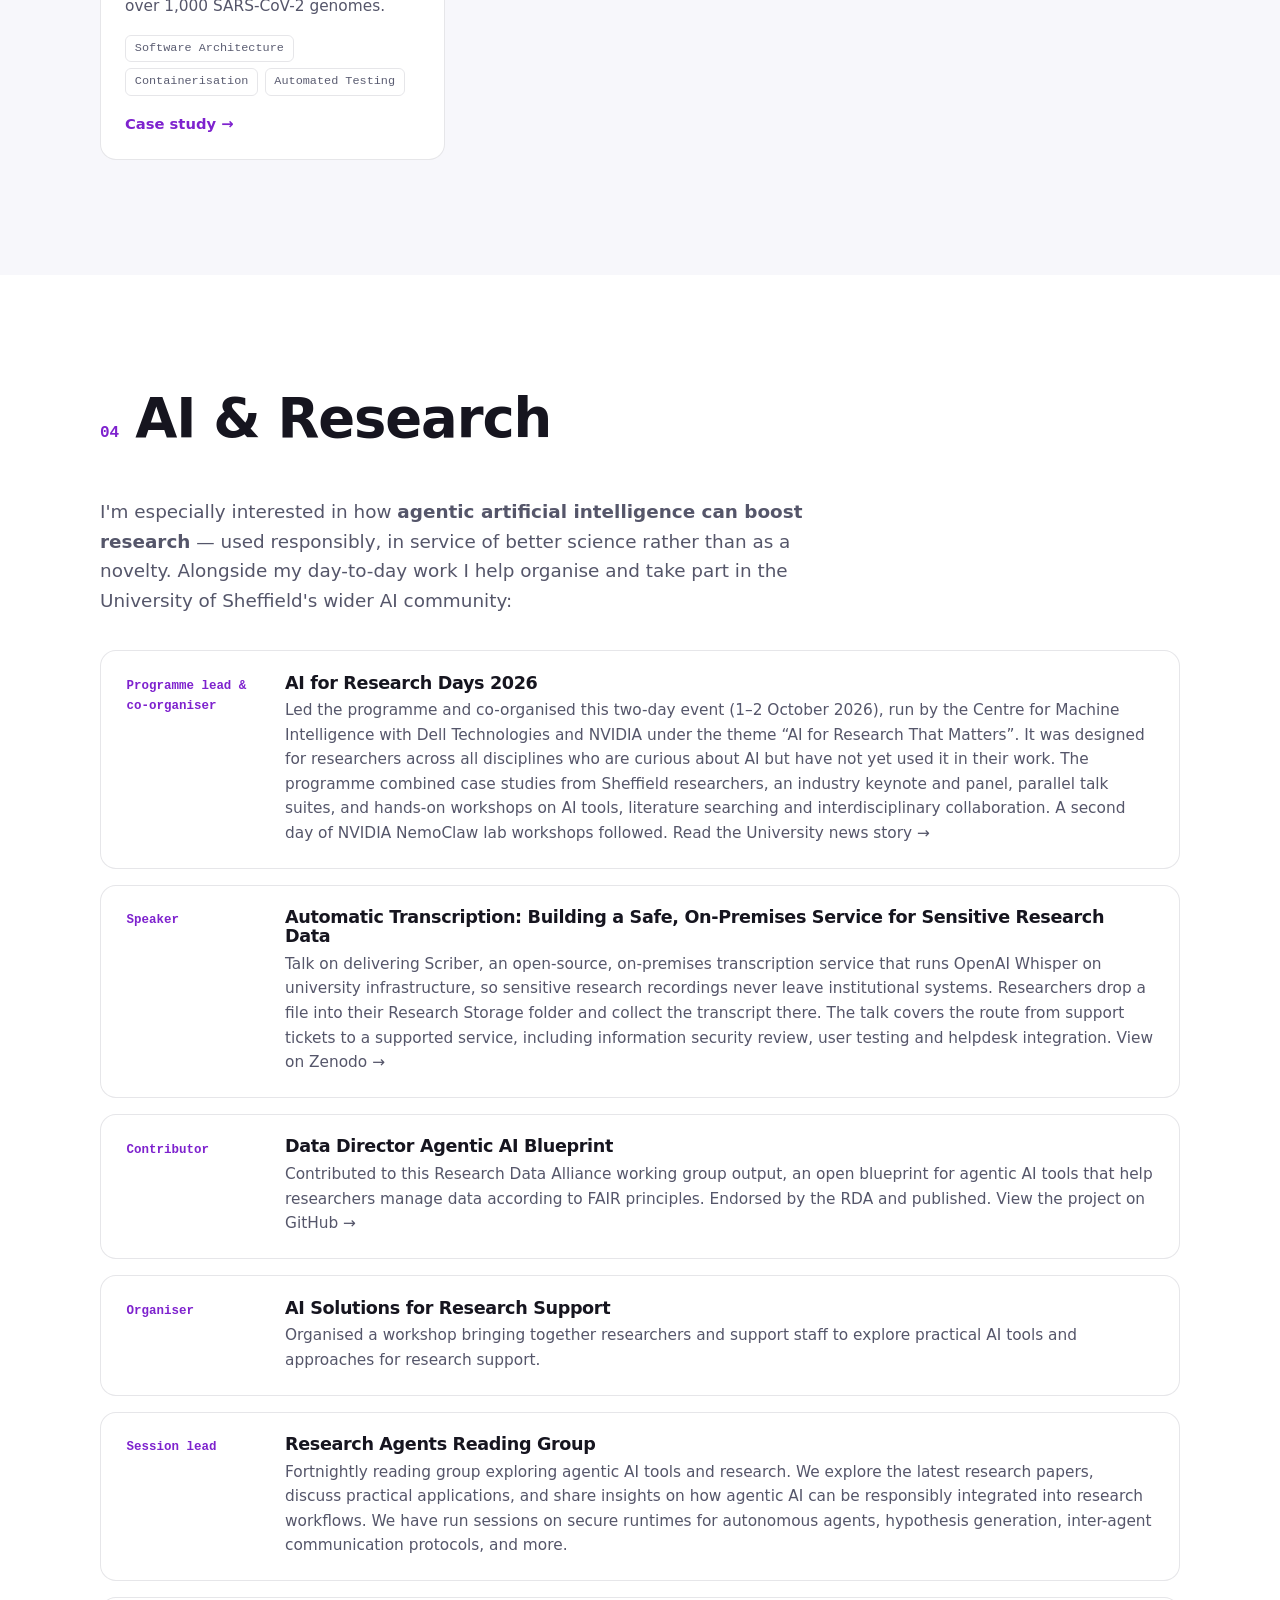
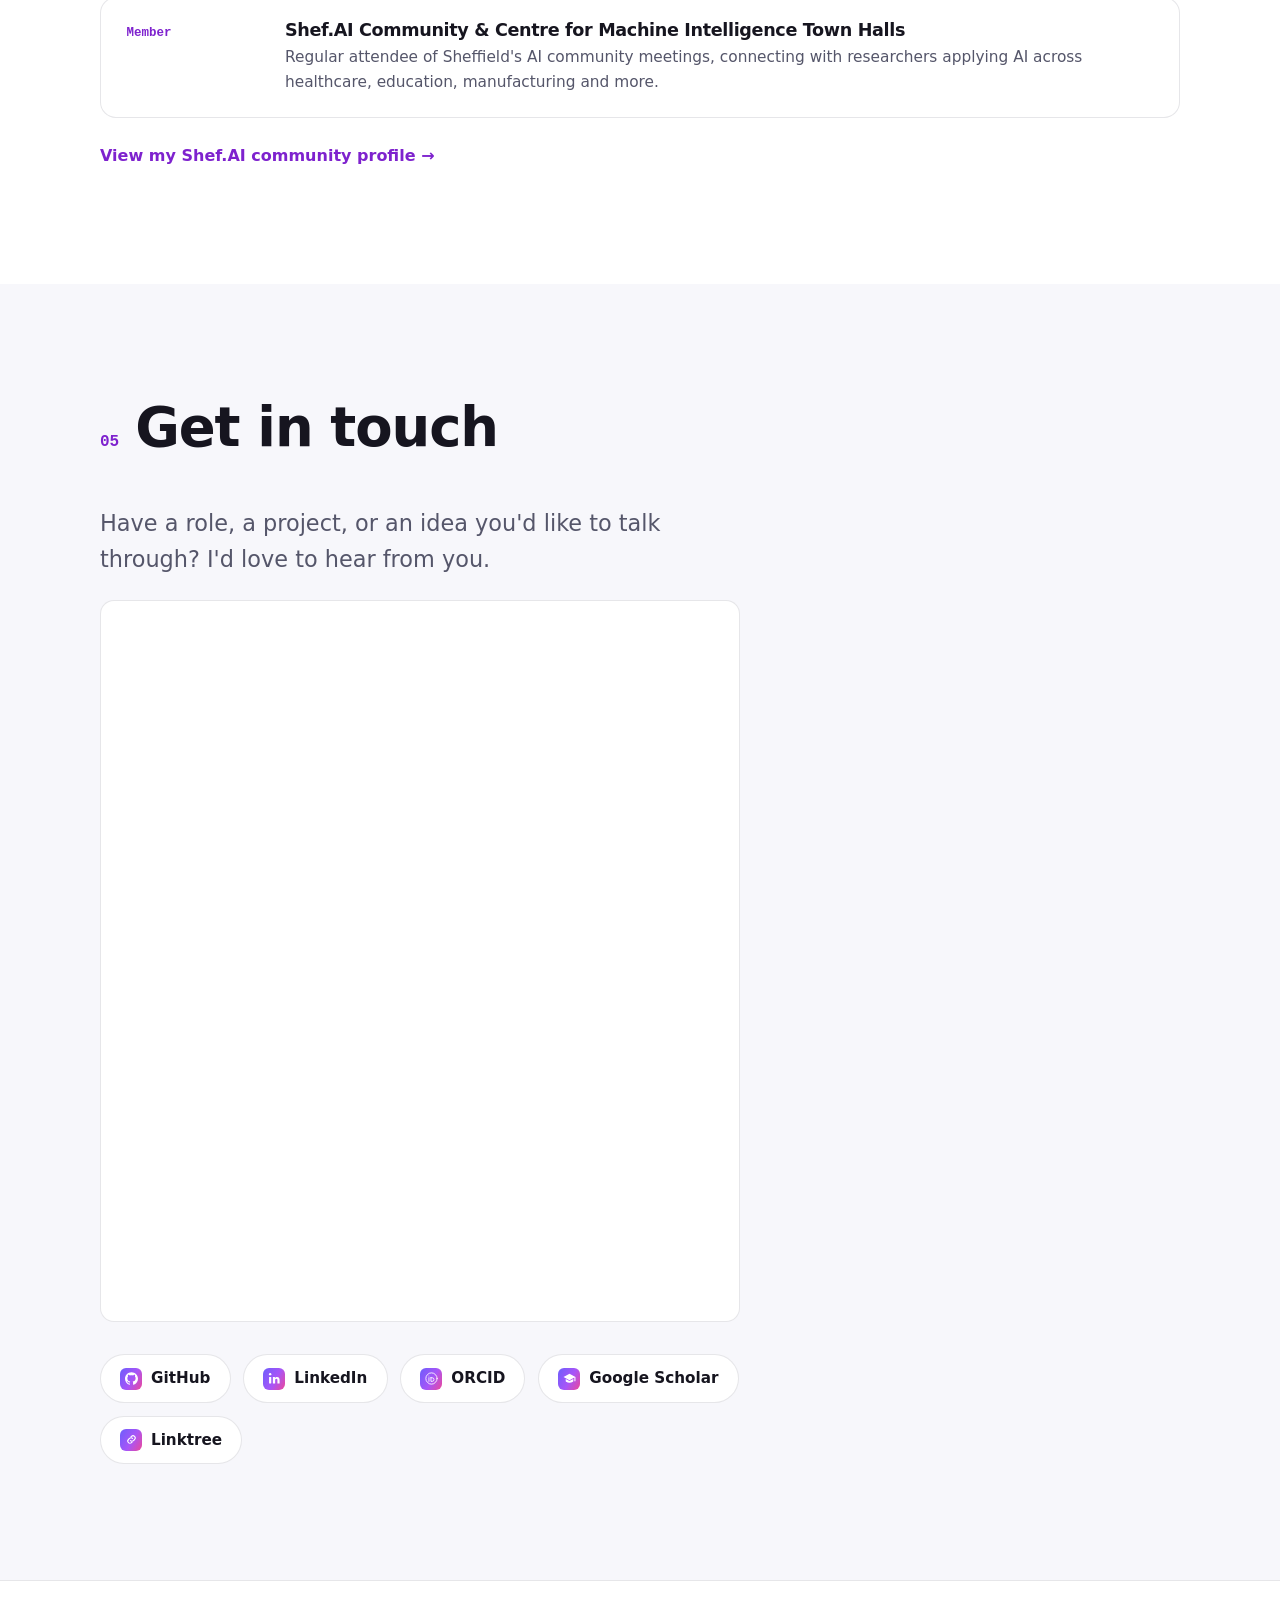
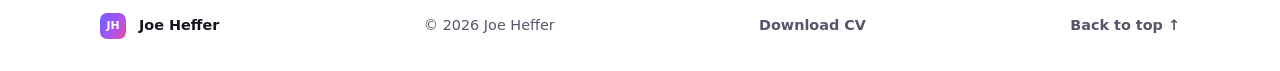
==== commit 7986ab9a: "Link Data Director GitHub repository from AI section (#30) Claude-Session: https://claude.ai/code/se" ====
--- a/index.html
+++ b/index.html
@@ -541,6 +541,7 @@
                 Contributed to this Research Data Alliance working group output, an open
                 blueprint for agentic AI tools that help researchers manage data according
                 to FAIR principles. Endorsed by the RDA and published.
+                <a href="https://github.com/data-director-agent/data-director" target="_blank" rel="noopener noreferrer">View the project on GitHub<span aria-hidden="true"> →</span></a>
               </p>
             </div>
           </li>
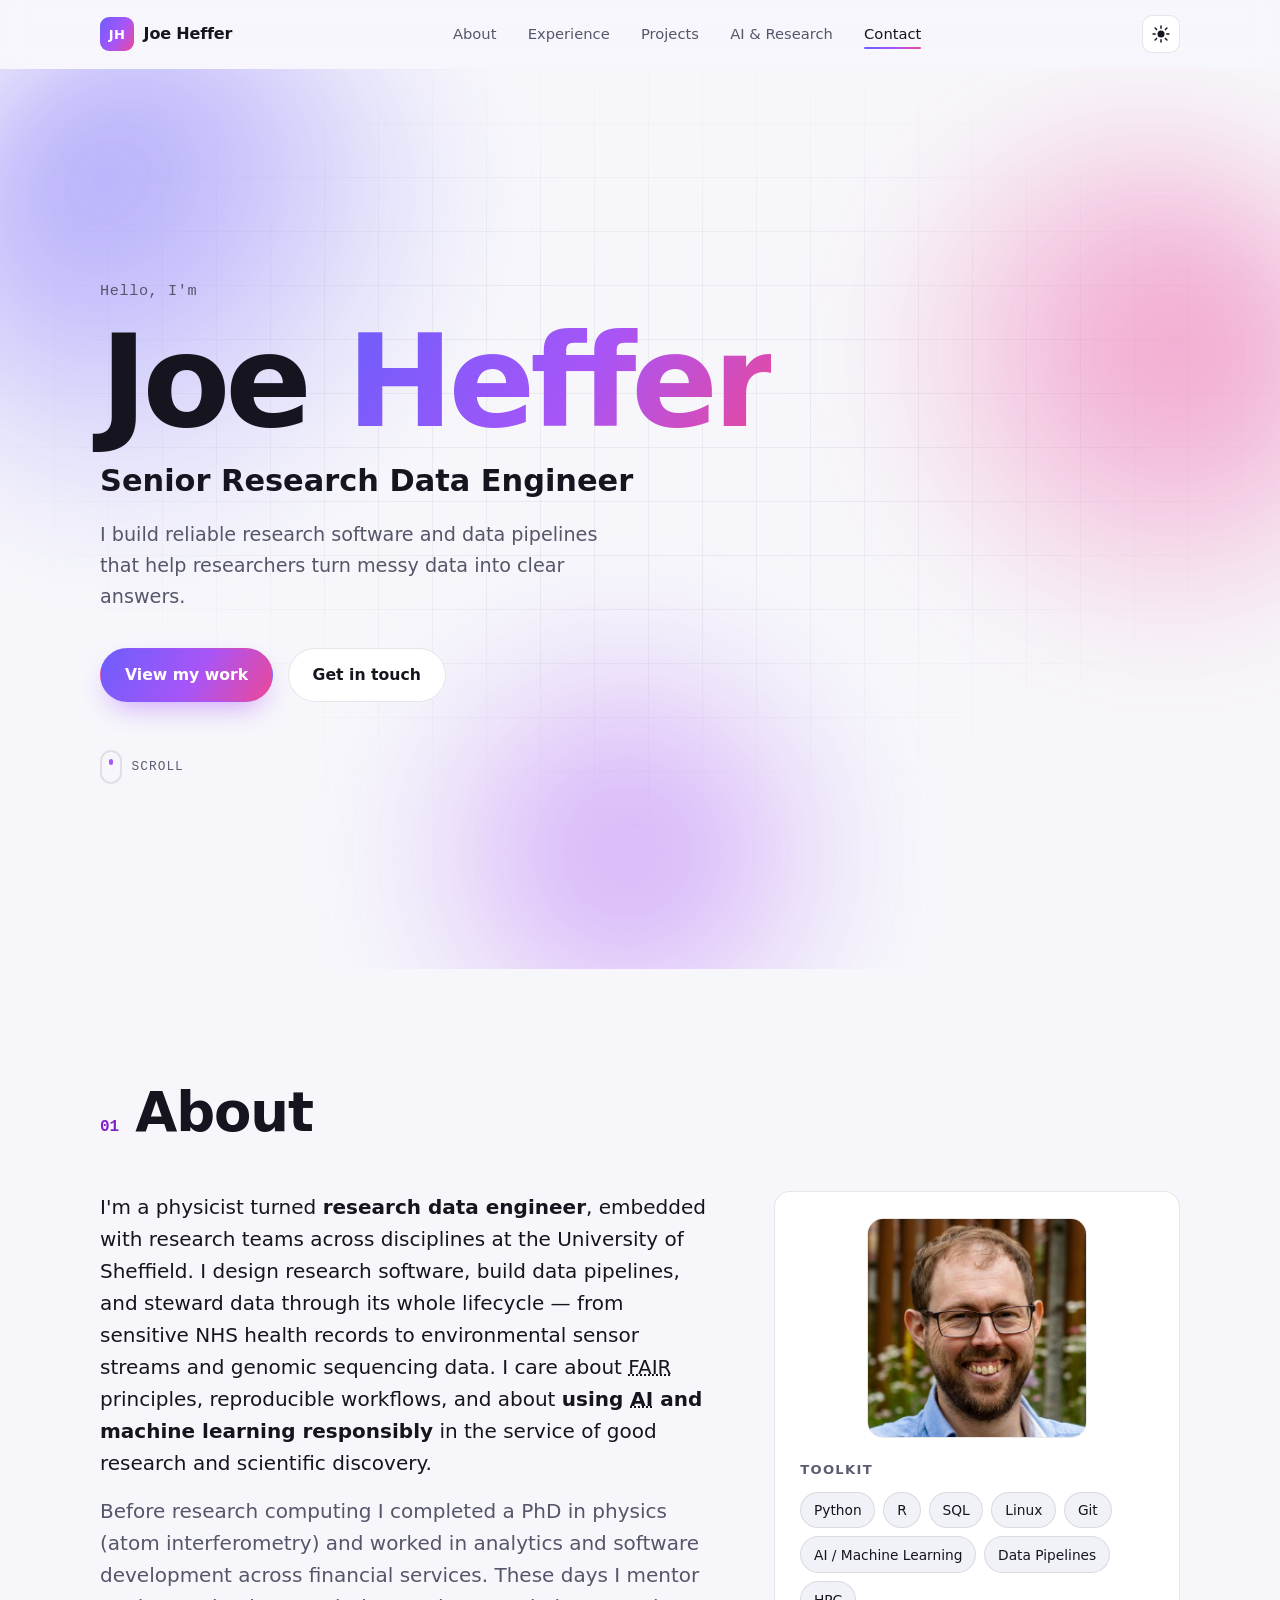
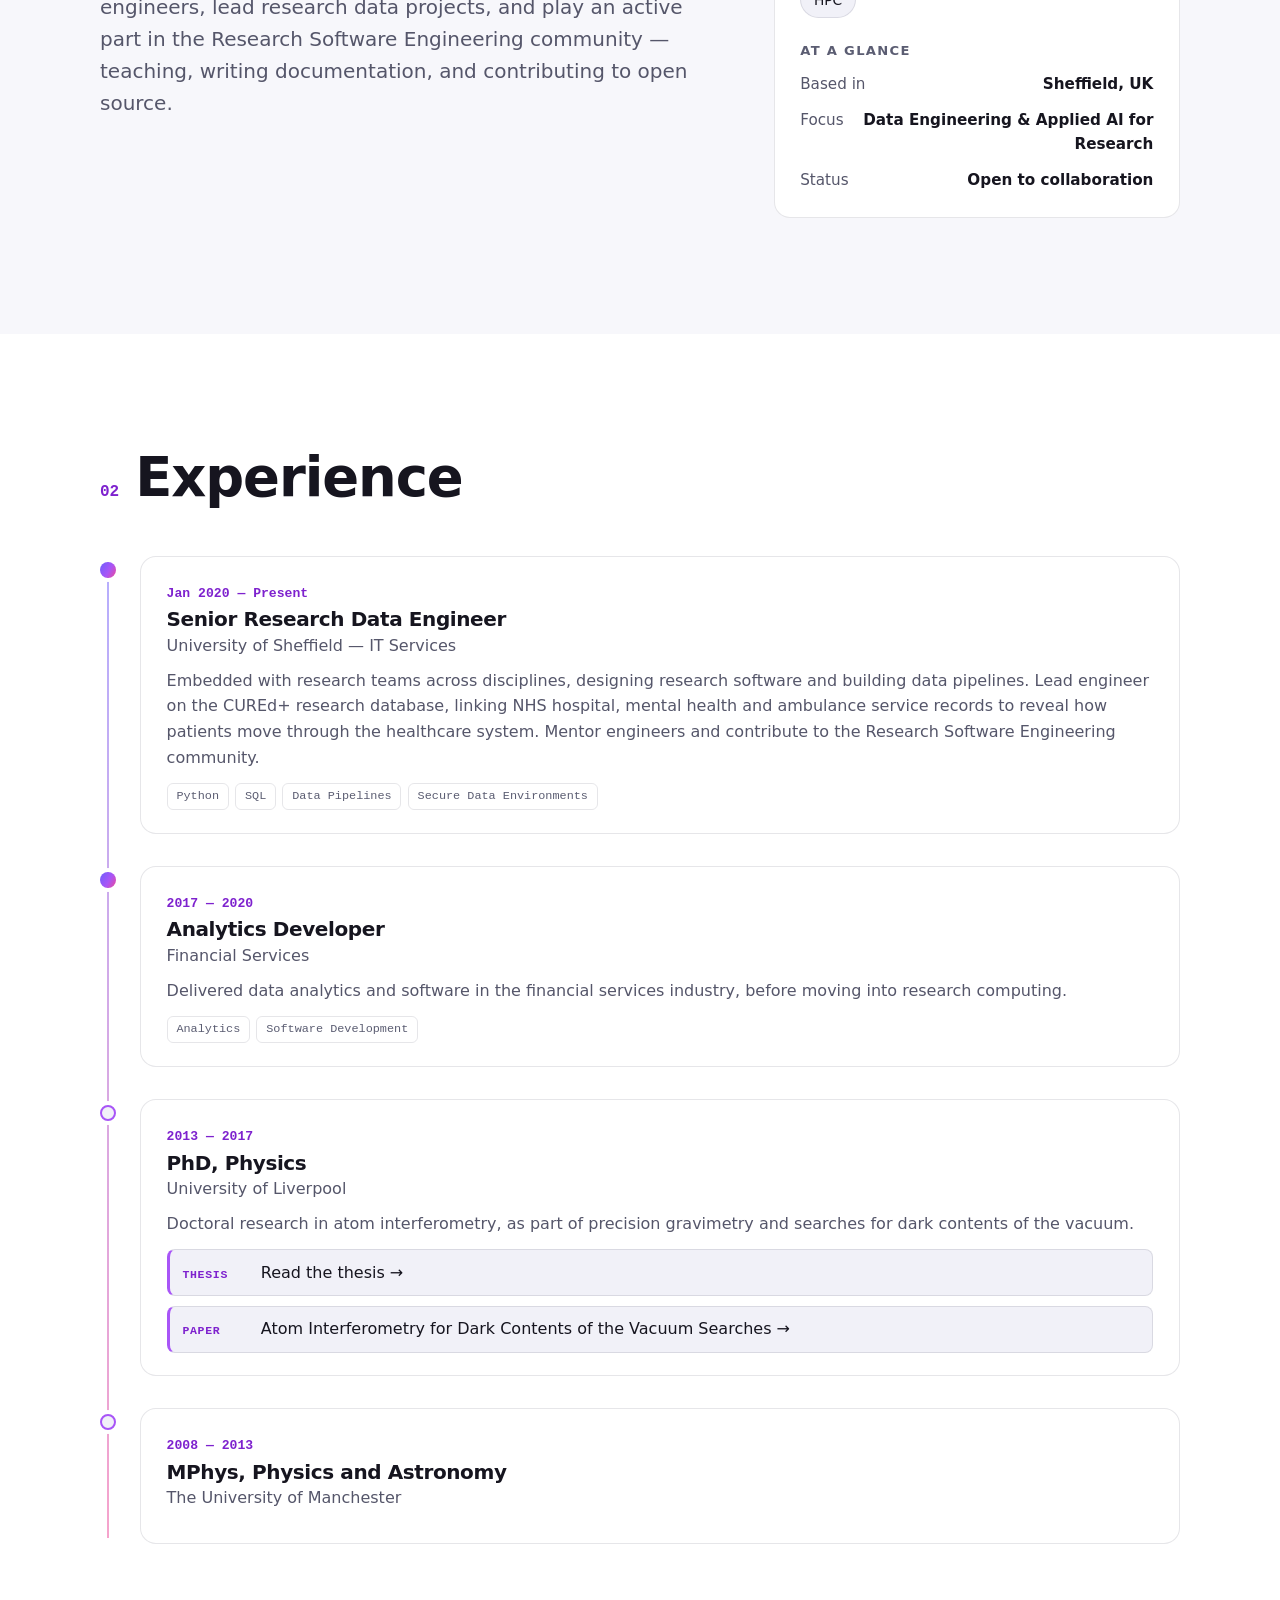
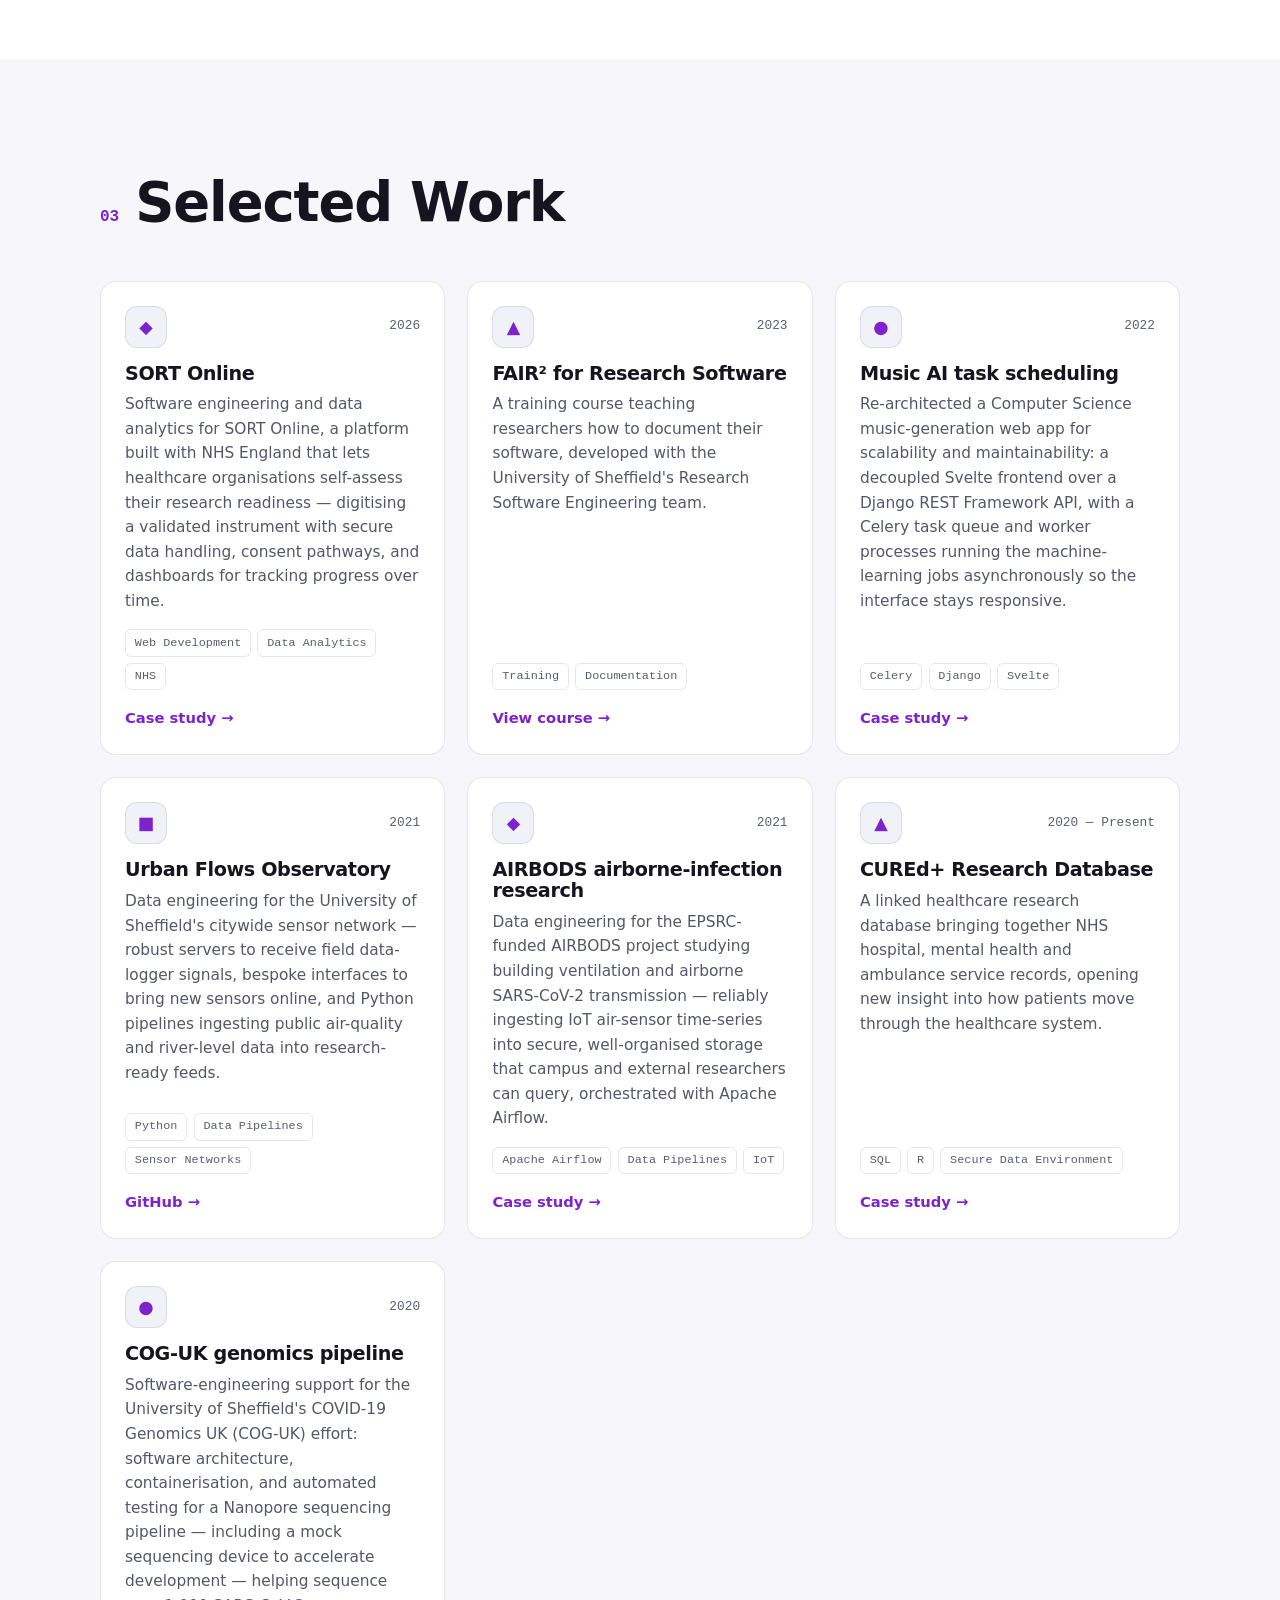
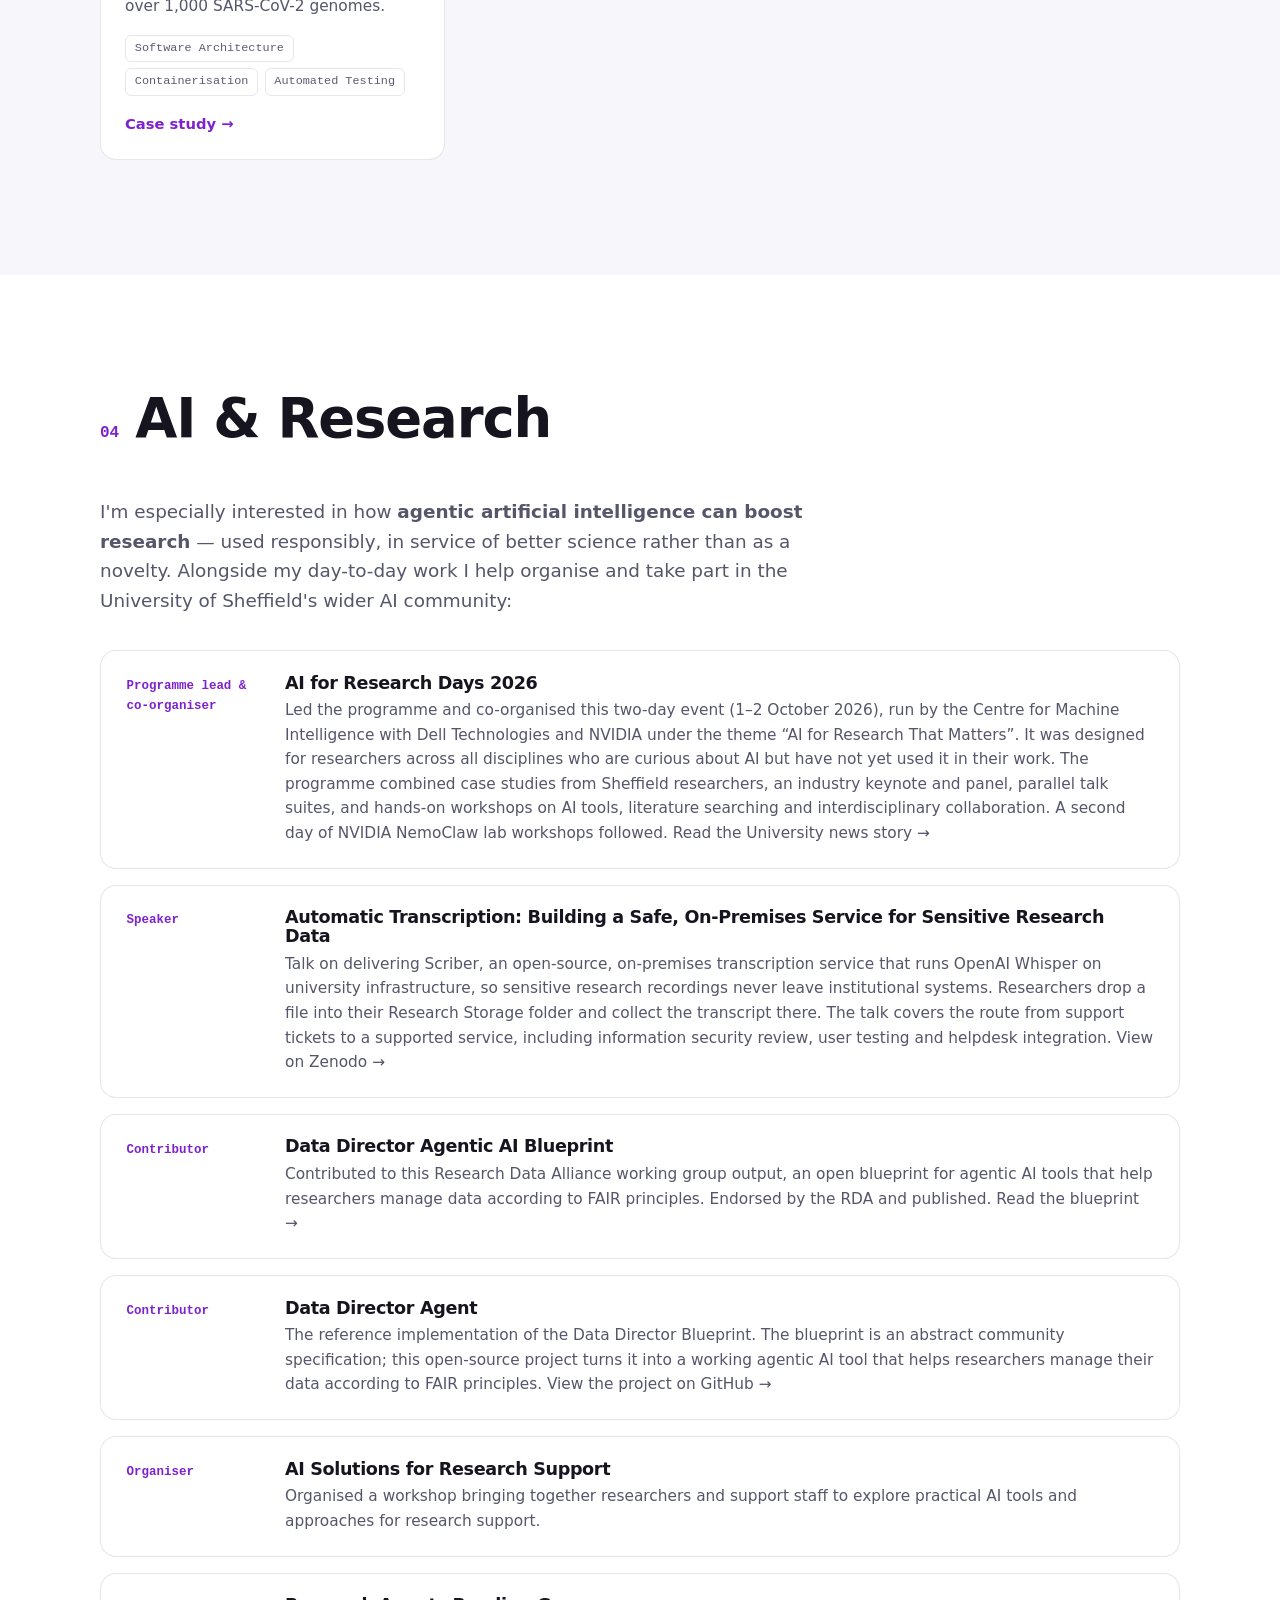
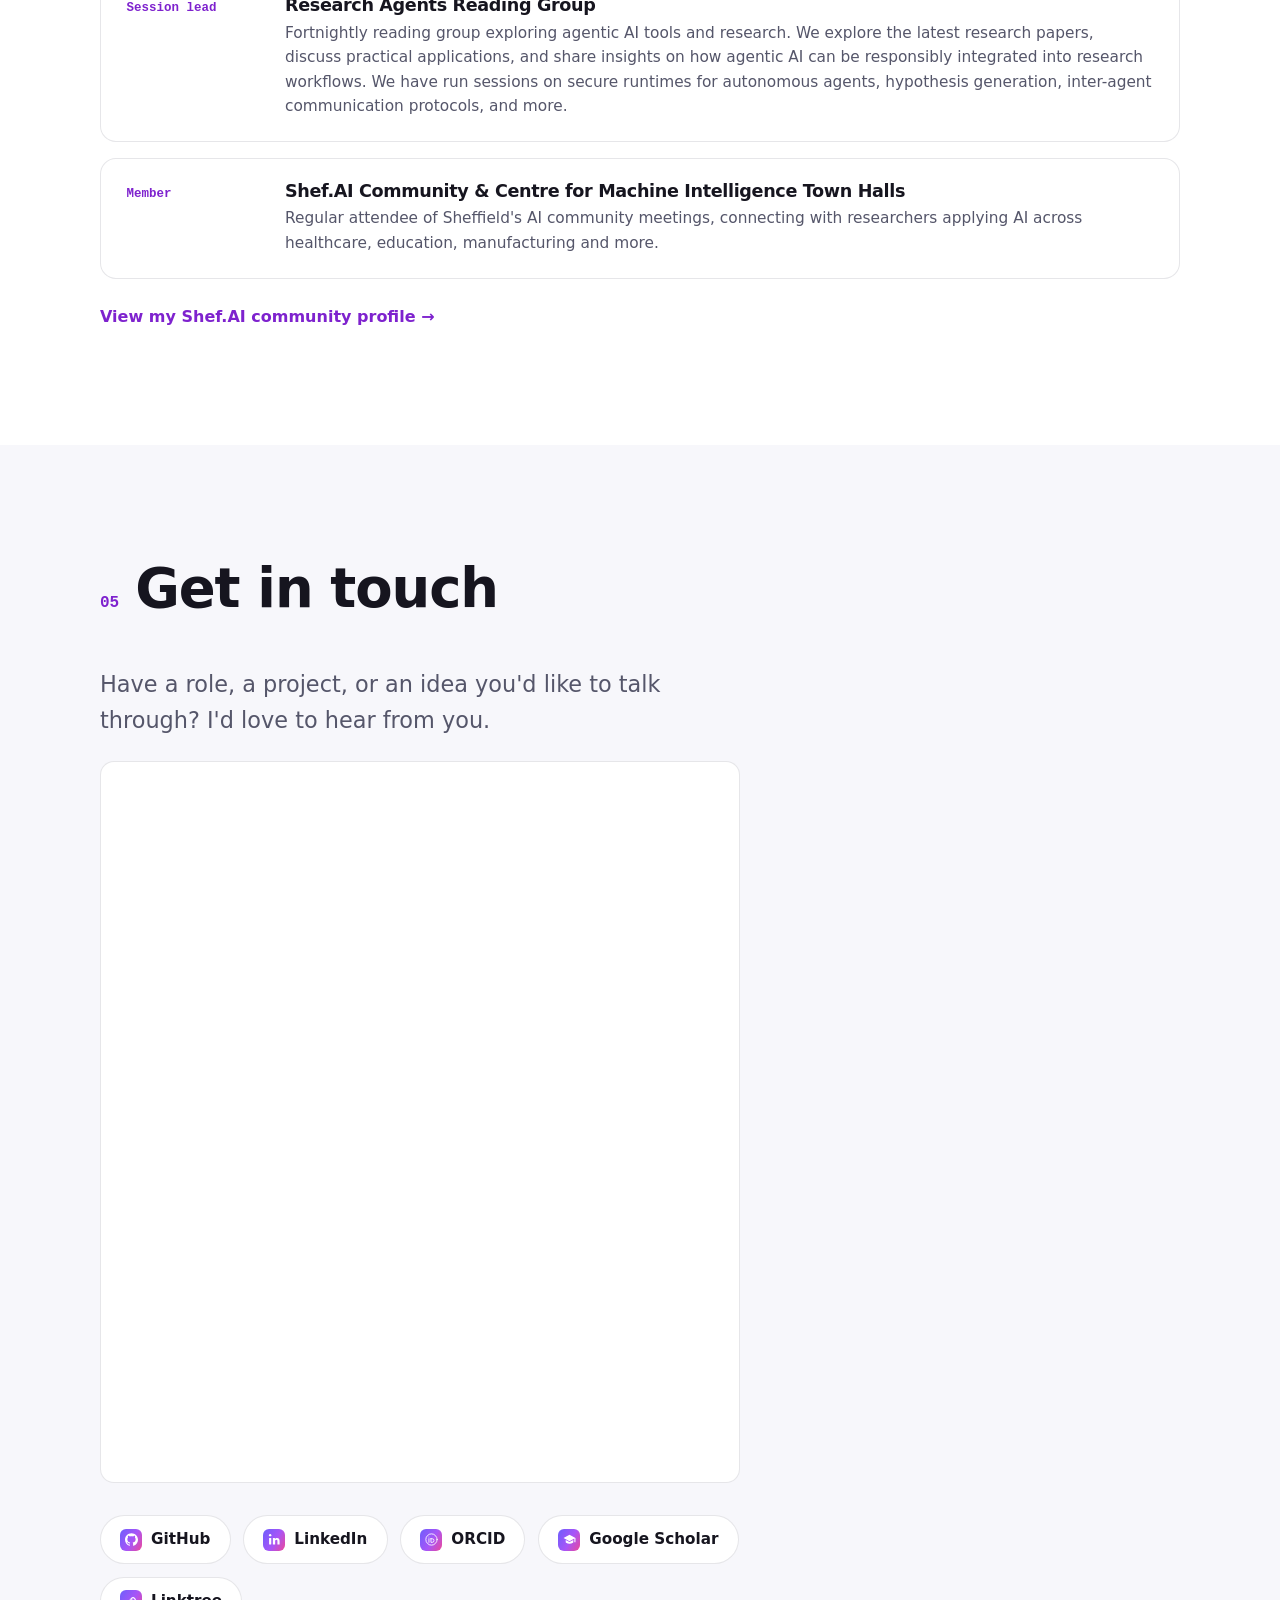
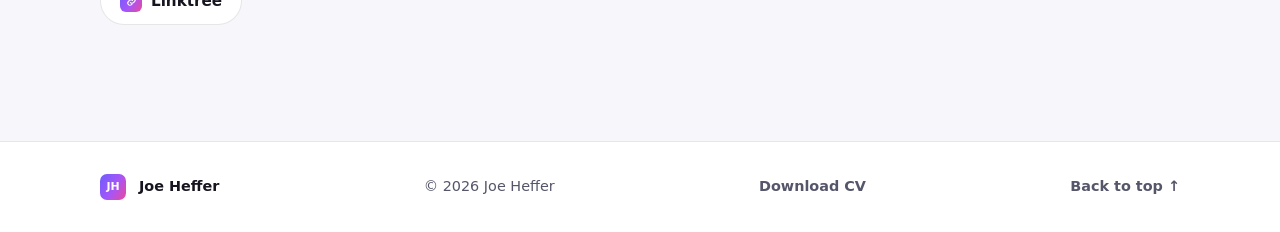
==== commit 6b302b97: "Add Data Director Agent reference implementation to AI & Research Co-Authored-By: Claude Sonnet 5.5 " ====
--- a/index.html
+++ b/index.html
@@ -541,6 +541,23 @@
                 Contributed to this Research Data Alliance working group output, an open
                 blueprint for agentic AI tools that help researchers manage data according
                 to FAIR principles. Endorsed by the RDA and published.
+                <a href="https://doi.org/10.15497/RDA00157" target="_blank" rel="noopener noreferrer">Read the blueprint<span aria-hidden="true"> →</span></a>
+              </p>
+            </div>
+          </li>
+
+          <li class="ai-list__item reveal">
+            <span class="ai-list__role">Contributor</span>
+            <div class="ai-list__body">
+              <h3 class="ai-list__title">
+                <a href="https://github.com/data-director-agent/data-director" target="_blank" rel="noopener noreferrer">
+                  Data Director Agent
+                </a>
+              </h3>
+              <p>
+                The reference implementation of the Data Director Blueprint. The blueprint is an abstract
+                community specification; this open-source project turns it into a working agentic AI tool
+                that helps researchers manage their data according to FAIR principles.
                 <a href="https://github.com/data-director-agent/data-director" target="_blank" rel="noopener noreferrer">View the project on GitHub<span aria-hidden="true"> →</span></a>
               </p>
             </div>
